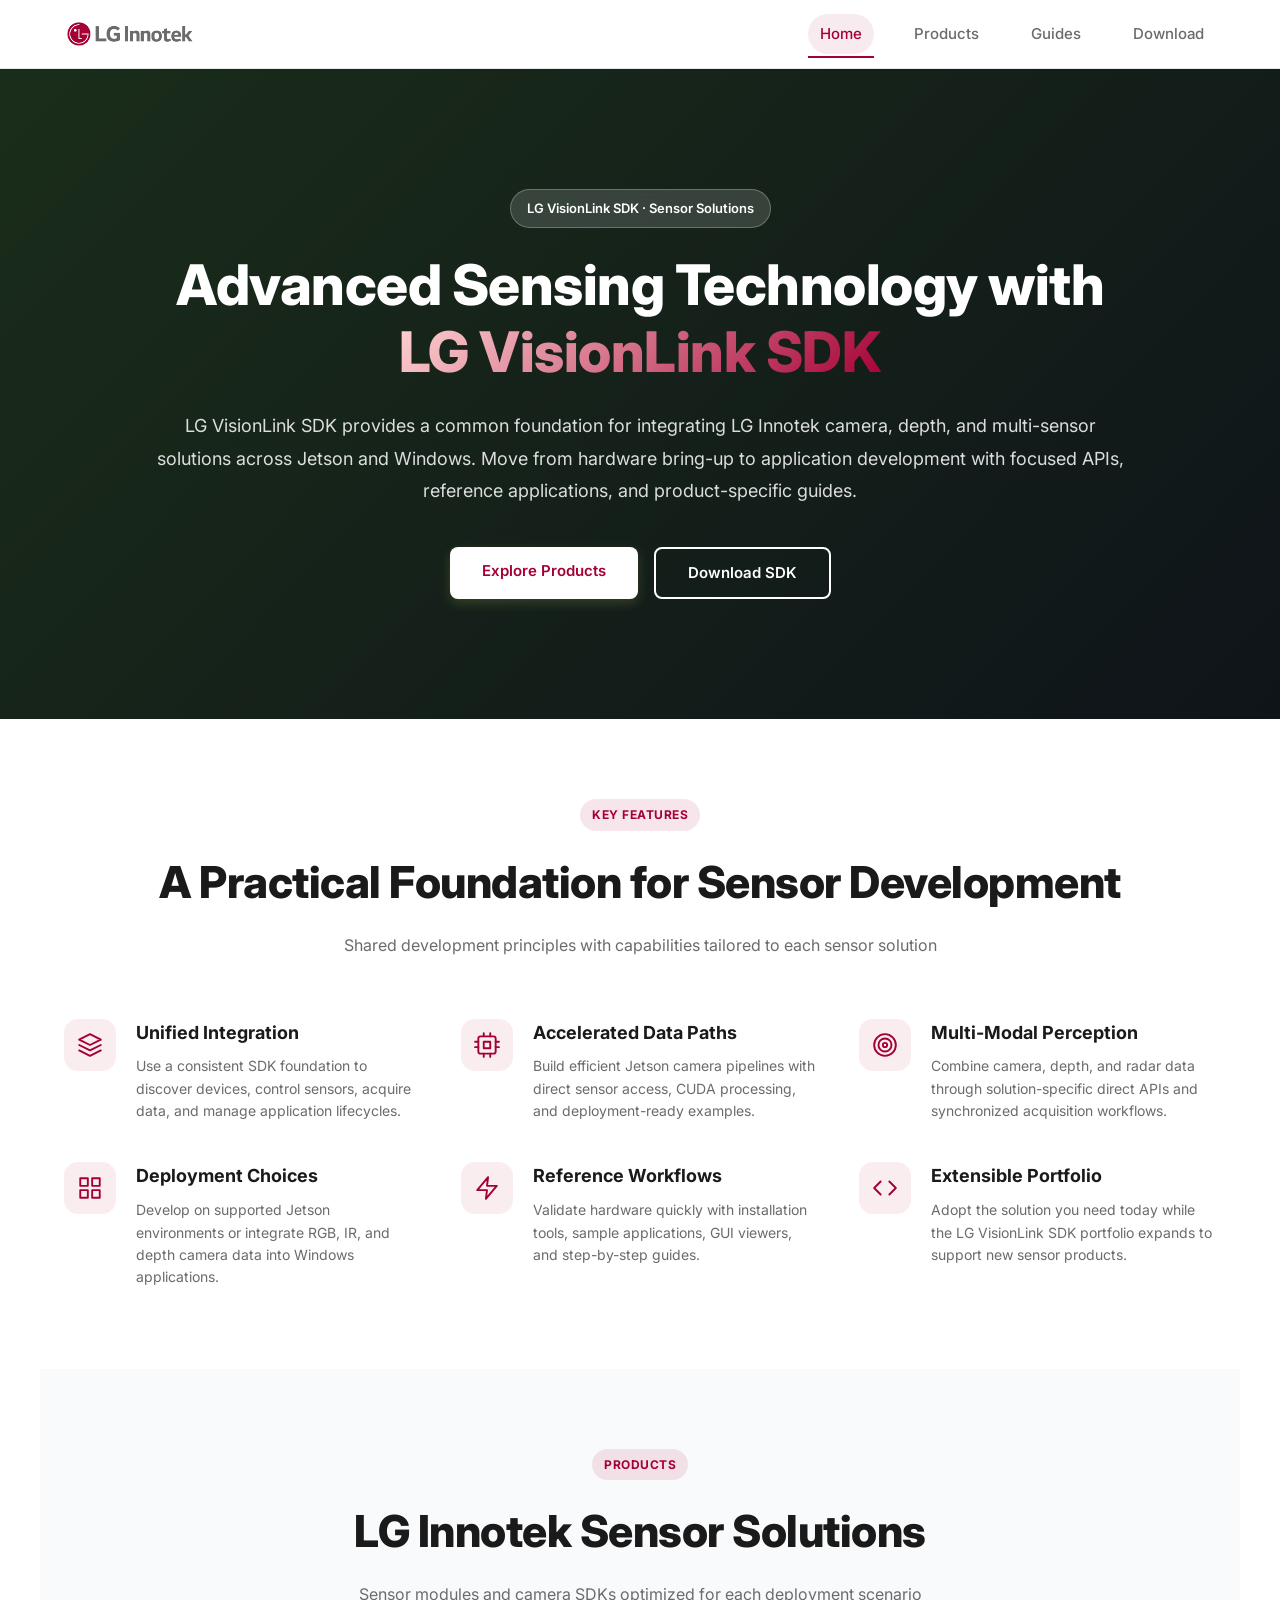
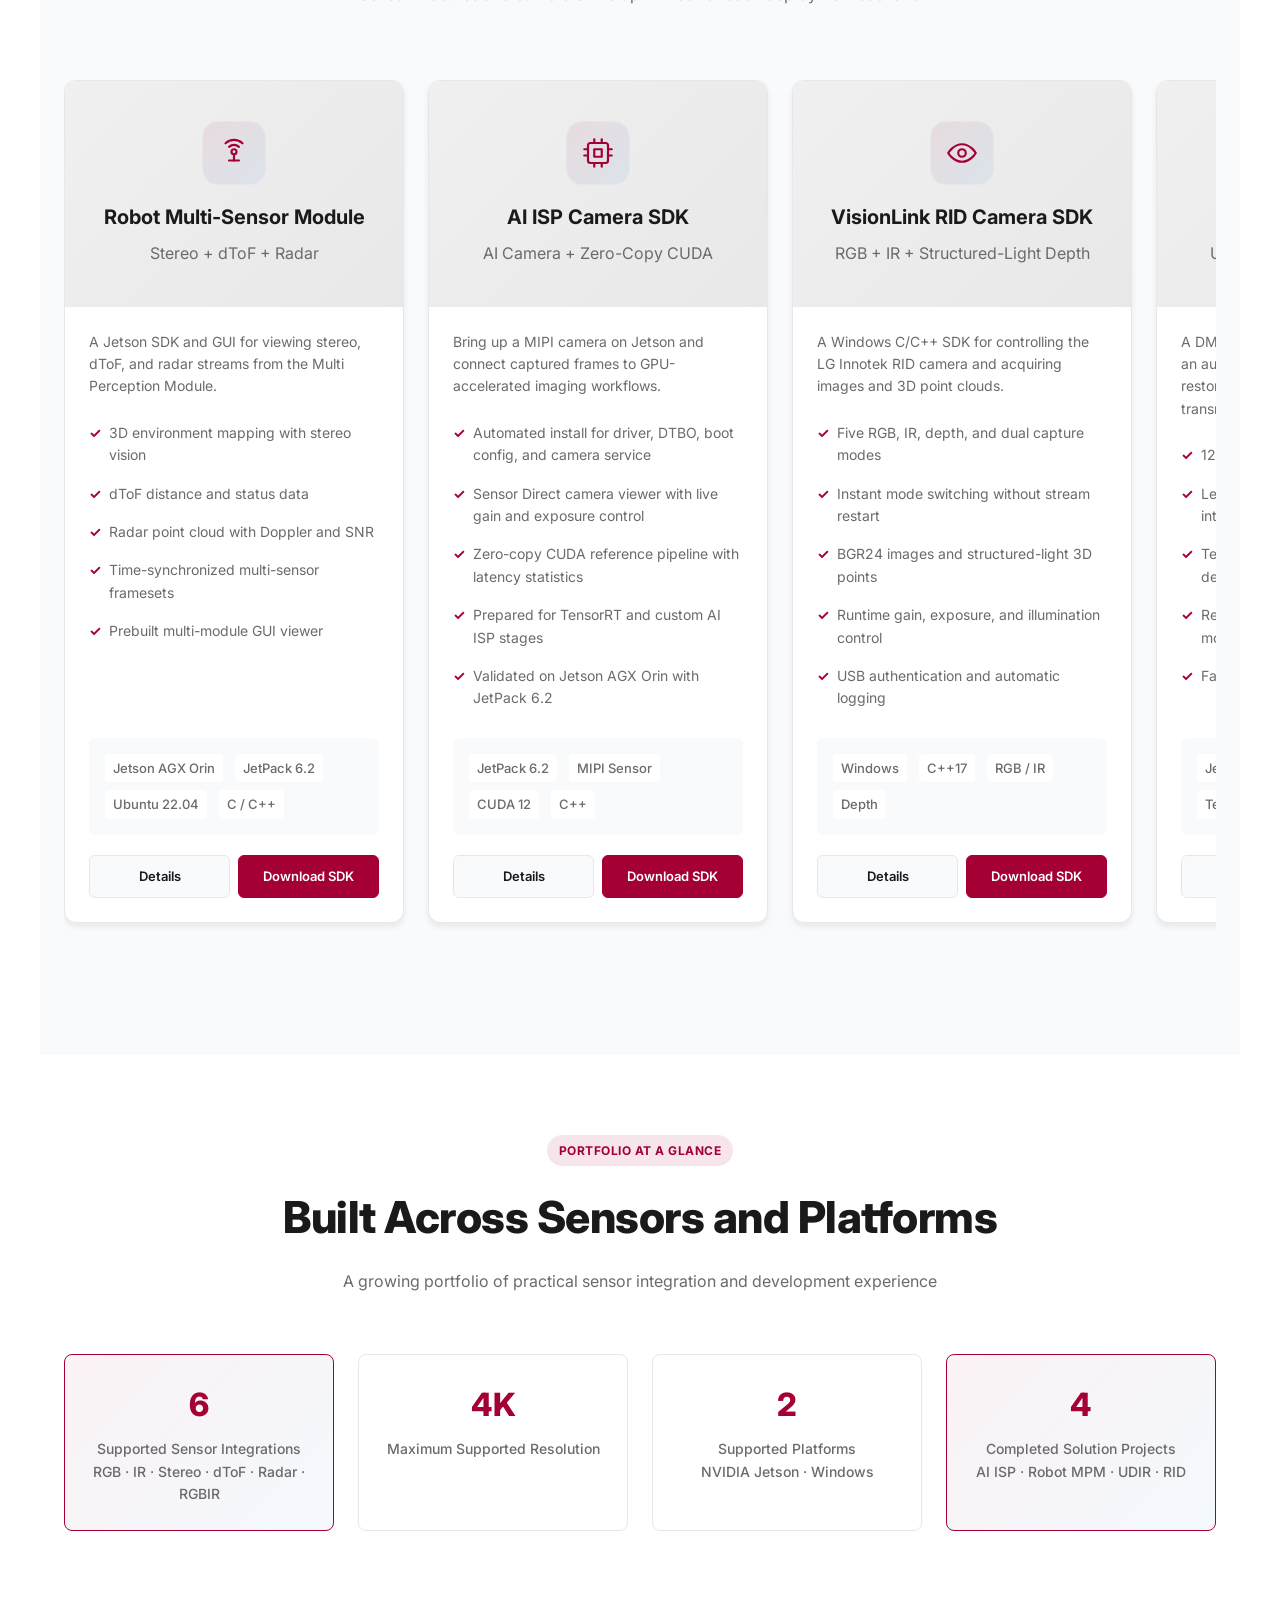
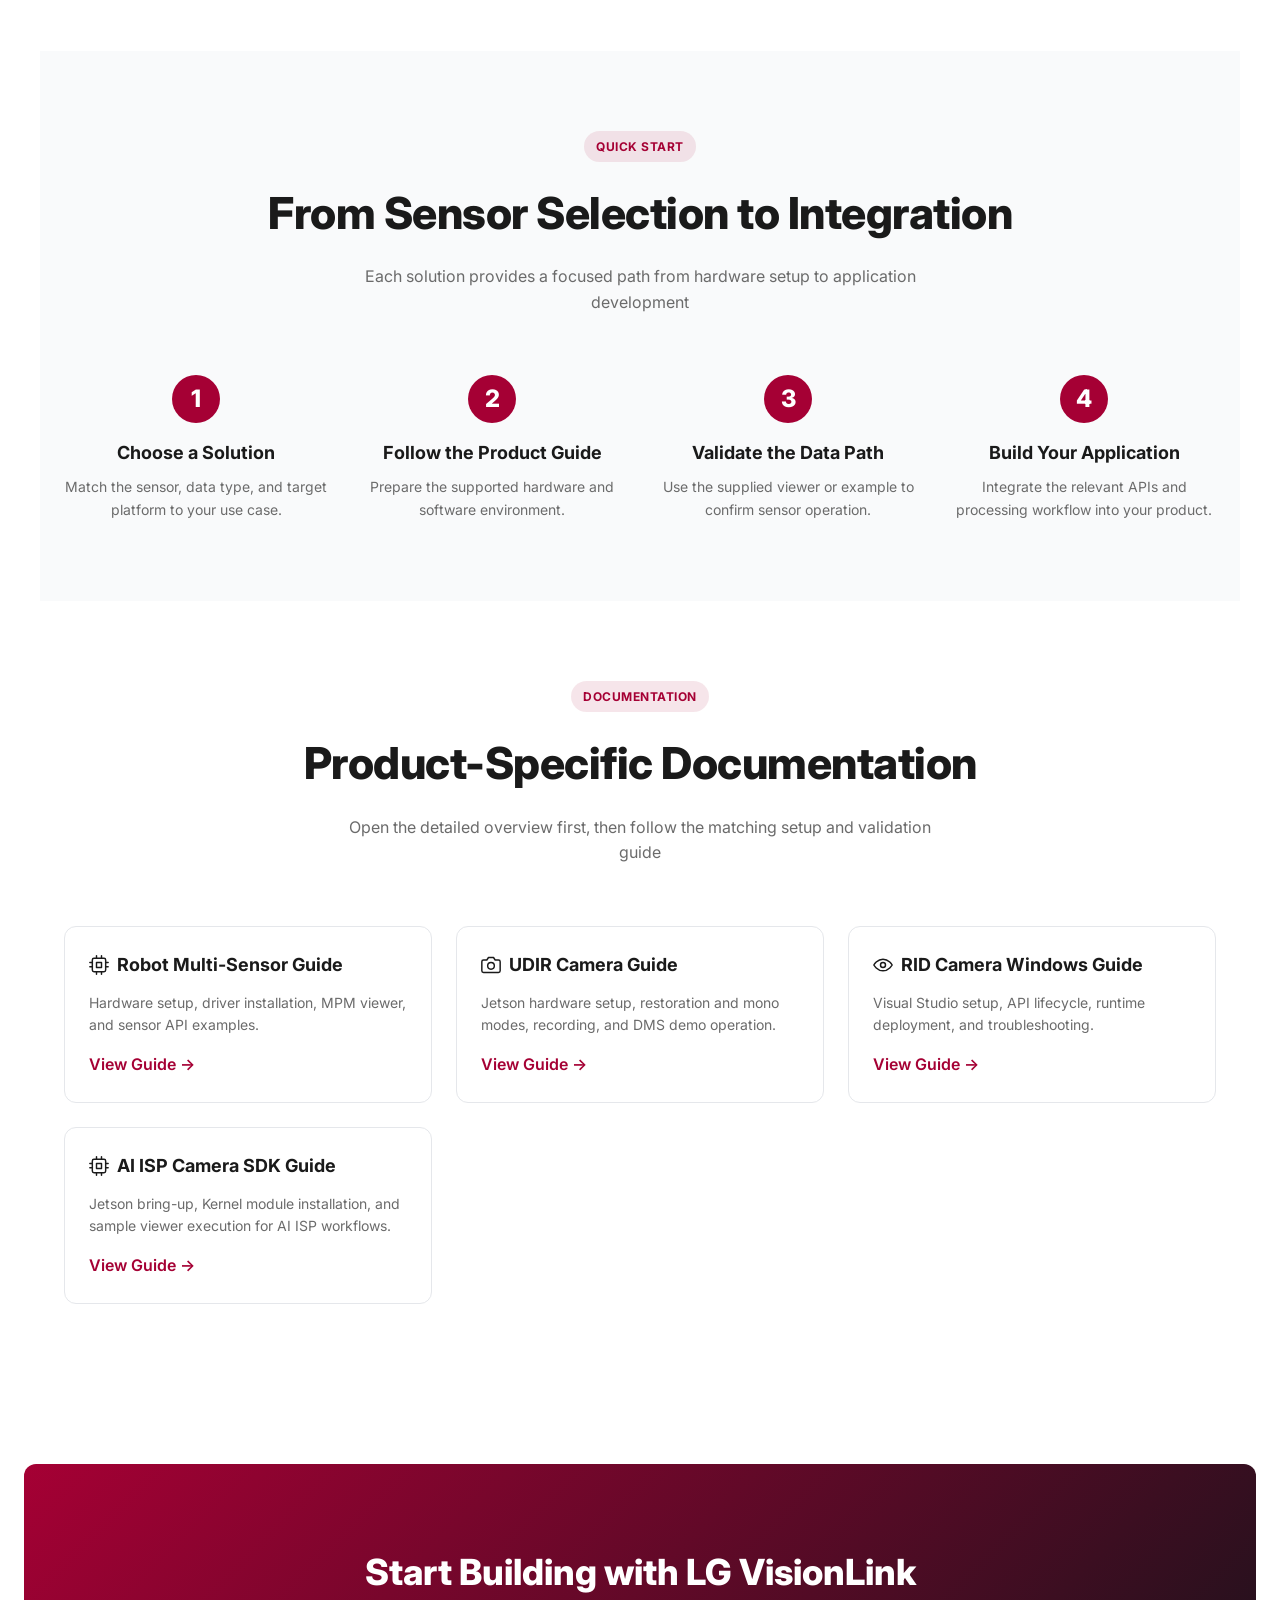
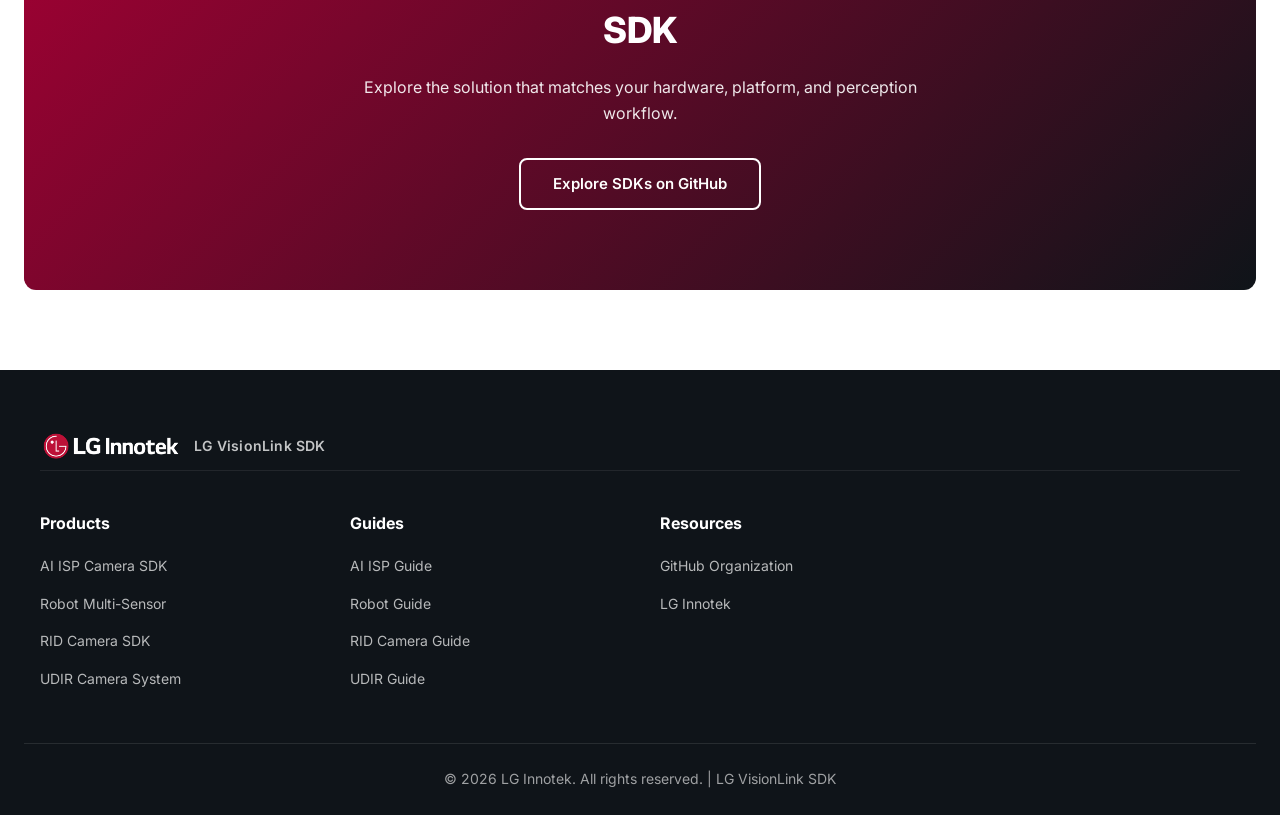
==== index.html @ 4cf5078b "Repo link 수정" ====
<!DOCTYPE html>
<html lang="en">
<head>
  <meta charset="UTF-8" />
  <meta name="viewport" content="width=device-width, initial-scale=1.0" />
  <meta name="description" content="LG VisionLink SDK connects LG Innotek camera, depth, and multi-sensor solutions through deployment-ready APIs, tools, examples, and guides." />
  <title>LG VisionLink SDK</title>
  <link rel="preconnect" href="https://fonts.googleapis.com" />
  <link rel="preconnect" href="https://fonts.gstatic.com" crossorigin />
  <link href="https://fonts.googleapis.com/css2?family=Inter:wght@400;500;600;700;800;900&display=swap" rel="stylesheet" />
  <link rel="icon" href="assets/LG_logo.png?v=20260709" type="image/png" />
  <link rel="stylesheet" href="styles.css?v=20260709" />
</head>
<body>

  <!-- Header -->
  <header>
    <div class="header-inner">
      <a href="index.html" class="logo">
        <img src="assets/logo-lginnotek.png" alt="LG Innotek logo" class="logo-image" />
        <span class="sr-only">LG VisionLink SDK</span>
      </a>
      <nav>
        <a href="index.html" class="active">Home</a>
        <a href="#products">Products</a>
        <details class="nav-dropdown">
          <summary>Guides</summary>
          <div class="dropdown-menu">
            <details class="sub-nav-dropdown">
              <summary>Robot Multi-Sensor</summary>
              <div class="sub-dropdown-menu">
                <a href="https://reimagined-adventure-9m8817p.pages.github.io/robot.html">Details</a>
                <a href="https://reimagined-adventure-9m8817p.pages.github.io/robot-guide.html">Guide</a>
              </div>
            </details>
            <details class="sub-nav-dropdown">
              <summary>AI ISP Camera SDK</summary>
              <div class="sub-dropdown-menu">
                <a href="https://reimagined-adventure-9m8817p.pages.github.io/aiisp.html">Details</a>
                <a href="https://reimagined-adventure-9m8817p.pages.github.io/aiisp-guide.html">Guide</a>
              </div>
            </details>
            <details class="sub-nav-dropdown">
              <summary>RID Camera SDK</summary>
              <div class="sub-dropdown-menu">
                <a href="https://reimagined-adventure-9m8817p.pages.github.io/dms.html">Details</a>
                <a href="https://reimagined-adventure-9m8817p.pages.github.io/dms-guide.html">Guide</a>
              </div>
            </details>
            <details class="sub-nav-dropdown">
              <summary>UDIR Camera</summary>
              <div class="sub-dropdown-menu">
                <a href="https://reimagined-adventure-9m8817p.pages.github.io/underdisplay.html">Details</a>
                <a href="https://reimagined-adventure-9m8817p.pages.github.io/underdisplay-guide.html">Guide</a>
              </div>
            </details>
          </div>
        </details>
        <a href="https://github.com/LGIT-Optics/SDK-pages" target="_blank" rel="noopener">Download</a>
      </nav>
    </div>
  </header>

  <!-- Hero Section -->
  <section class="hero">
    <div class="hero-inner">
      <div class="hero-badge">LG VisionLink SDK · Sensor Solutions</div>
      <h1>Advanced Sensing Technology with <br /><span>LG VisionLink SDK</span></h1>
      <p>
        LG VisionLink SDK provides a common foundation for integrating LG Innotek camera,
        depth, and multi-sensor solutions across Jetson and Windows. Move from hardware
        bring-up to application development with focused APIs, reference applications,
        and product-specific guides.
      </p>
      <div class="hero-actions">
        <a href="#products" class="btn btn-primary">Explore Products</a>
        <a href="https://github.com/LGIT-Optics" target="_blank" rel="noopener" class="btn btn-secondary">Download SDK</a>
      </div>
    </div>
  </section>

  <!-- Key Features -->
  <section class="section">
    <div class="section-header">
      <div class="section-badge">Key Features</div>
      <h2>A Practical Foundation for Sensor Development</h2>
      <p>Shared development principles with capabilities tailored to each sensor solution</p>
    </div>
    <div class="features-list">
      <div class="feature-item">
        <div class="feature-icon"><svg viewBox="0 0 24 24" fill="none" stroke="currentColor" stroke-width="1.75" stroke-linecap="round" stroke-linejoin="round"><polygon points="12 2 2 7 12 12 22 7 12 2"/><polyline points="2 17 12 22 22 17"/><polyline points="2 12 12 17 22 12"/></svg></div>
        <div class="feature-content">
          <h3>Unified Integration</h3>
          <p>Use a consistent SDK foundation to discover devices, control sensors, acquire data, and manage application lifecycles.</p>
        </div>
      </div>
      <div class="feature-item">
        <div class="feature-icon"><svg viewBox="0 0 24 24" fill="none" stroke="currentColor" stroke-width="1.75" stroke-linecap="round" stroke-linejoin="round"><rect x="4" y="4" width="16" height="16" rx="2"/><rect x="9" y="9" width="6" height="6"/><line x1="9" y1="1" x2="9" y2="4"/><line x1="15" y1="1" x2="15" y2="4"/><line x1="9" y1="20" x2="9" y2="23"/><line x1="15" y1="20" x2="15" y2="23"/><line x1="20" y1="9" x2="23" y2="9"/><line x1="20" y1="14" x2="23" y2="14"/><line x1="1" y1="9" x2="4" y2="9"/><line x1="1" y1="14" x2="4" y2="14"/></svg></div>
        <div class="feature-content">
          <h3>Accelerated Data Paths</h3>
          <p>Build efficient Jetson camera pipelines with direct sensor access, CUDA processing, and deployment-ready examples.</p>
        </div>
      </div>
      <div class="feature-item">
        <div class="feature-icon"><svg viewBox="0 0 24 24" fill="none" stroke="currentColor" stroke-width="1.75" stroke-linecap="round" stroke-linejoin="round"><circle cx="12" cy="12" r="10"/><circle cx="12" cy="12" r="6"/><circle cx="12" cy="12" r="2"/></svg></div>
        <div class="feature-content">
          <h3>Multi-Modal Perception</h3>
          <p>Combine camera, depth, and radar data through solution-specific direct APIs and synchronized acquisition workflows.</p>
        </div>
      </div>
      <div class="feature-item">
        <div class="feature-icon"><svg viewBox="0 0 24 24" fill="none" stroke="currentColor" stroke-width="1.75" stroke-linecap="round" stroke-linejoin="round"><rect x="3" y="3" width="7" height="7"/><rect x="14" y="3" width="7" height="7"/><rect x="14" y="14" width="7" height="7"/><rect x="3" y="14" width="7" height="7"/></svg></div>
        <div class="feature-content">
          <h3>Deployment Choices</h3>
          <p>Develop on supported Jetson environments or integrate RGB, IR, and depth camera data into Windows applications.</p>
        </div>
      </div>
      <div class="feature-item">
        <div class="feature-icon"><svg viewBox="0 0 24 24" fill="none" stroke="currentColor" stroke-width="1.75" stroke-linecap="round" stroke-linejoin="round"><polygon points="13 2 3 14 12 14 11 22 21 10 12 10 13 2"/></svg></div>
        <div class="feature-content">
          <h3>Reference Workflows</h3>
          <p>Validate hardware quickly with installation tools, sample applications, GUI viewers, and step-by-step guides.</p>
        </div>
      </div>
      <div class="feature-item">
        <div class="feature-icon"><svg viewBox="0 0 24 24" fill="none" stroke="currentColor" stroke-width="1.75" stroke-linecap="round" stroke-linejoin="round"><polyline points="16 18 22 12 16 6"/><polyline points="8 6 2 12 8 18"/></svg></div>
        <div class="feature-content">
          <h3>Extensible Portfolio</h3>
          <p>Adopt the solution you need today while the LG VisionLink SDK portfolio expands to support new sensor products.</p>
        </div>
      </div>
    </div>
  </section>

  <!-- Products Section -->
  <section class="section light" id="products">
    <div class="section-header">
      <div class="section-badge">Products</div>
      <h2>LG Innotek Sensor Solutions</h2>
      <p>Sensor modules and camera SDKs optimized for each deployment scenario</p>
    </div>
    <div class="products-grid">
      <!-- Product 1: Robot -->
      <div class="product-card">
        <div class="product-header">
          <div class="product-icon"><svg viewBox="0 0 24 24" fill="none" stroke="currentColor" stroke-width="1.75" stroke-linecap="round" stroke-linejoin="round" aria-hidden="true"><circle cx="12" cy="11" r="2"/><path d="M8.05 7.05a6 6 0 0 1 7.9 0"/><path d="M5.22 4.22a10 10 0 0 1 13.56 0"/><line x1="12" y1="13" x2="12" y2="18"/><line x1="8" y1="18" x2="16" y2="18"/></svg></div>
          <h3>Robot Multi-Sensor Module</h3>
          <p class="product-subtext">Stereo + dToF + Radar</p>
        </div>
        <div class="product-body">
          <p style="font-size: 14px; color: #6b6b6b; margin-bottom: 16px;">
            A Jetson SDK and GUI for viewing stereo, dToF, and radar streams from the Multi Perception Module.
          </p>
          <ul class="product-features">
            <li>3D environment mapping with stereo vision</li>
            <li>dToF distance and status data</li>
            <li>Radar point cloud with Doppler and SNR</li>
            <li>Time-synchronized multi-sensor framesets</li>
            <li>Prebuilt multi-module GUI viewer</li>
          </ul>
          <div class="product-specs">
            <span class="spec-tag">Jetson AGX Orin</span>
            <span class="spec-tag">JetPack 6.2</span>
            <span class="spec-tag">Ubuntu 22.04</span>
            <span class="spec-tag">C / C++</span>
          </div>
          <div class="product-actions">
            <a href="https://reimagined-adventure-9m8817p.pages.github.io/robot.html" class="learn-more">Details</a>
            <a href="https://github.com/LGIT-Optics/multi-perception-driver-sdk" target="_blank" rel="noopener" class="download-btn">Download SDK</a>
          </div>
        </div>
      </div>

      <!-- Product 2: AI ISP Camera SDK -->
      <div class="product-card">
        <div class="product-header">
          <div class="product-icon"><svg viewBox="0 0 24 24" fill="none" stroke="currentColor" stroke-width="1.75" stroke-linecap="round" stroke-linejoin="round"><rect x="4" y="4" width="16" height="16" rx="2"/><rect x="9" y="9" width="6" height="6"/><line x1="9" y1="1" x2="9" y2="4"/><line x1="15" y1="1" x2="15" y2="4"/><line x1="9" y1="20" x2="9" y2="23"/><line x1="15" y1="20" x2="15" y2="23"/><line x1="20" y1="9" x2="23" y2="9"/><line x1="20" y1="14" x2="23" y2="14"/><line x1="1" y1="9" x2="4" y2="9"/><line x1="1" y1="14" x2="4" y2="14"/></svg></div>
          <h3>AI ISP Camera SDK</h3>
          <p class="product-subtext">AI Camera + Zero-Copy CUDA</p>
        </div>
        <div class="product-body">
          <p style="font-size: 14px; color: #6b6b6b; margin-bottom: 16px;">
            Bring up a MIPI camera on Jetson and connect captured frames to GPU-accelerated imaging workflows.
          </p>
          <ul class="product-features">
            <li>Automated install for driver, DTBO, boot config, and camera service</li>
            <li>Sensor Direct camera viewer with live gain and exposure control</li>
            <li>Zero-copy CUDA reference pipeline with latency statistics</li>
            <li>Prepared for TensorRT and custom AI ISP stages</li>
            <li>Validated on Jetson AGX Orin with JetPack 6.2</li>
          </ul>
          <div class="product-specs">
            <span class="spec-tag">JetPack 6.2</span>
            <span class="spec-tag">MIPI Sensor</span>
            <span class="spec-tag">CUDA 12</span>
            <span class="spec-tag">C++</span>
          </div>
          <div class="product-actions">
            <a href="https://reimagined-adventure-9m8817p.pages.github.io/aiisp.html" class="learn-more">Details</a>
            <a href="https://github.com/LGIT-Optics/ai-isp-driver-sdk" target="_blank" rel="noopener" class="download-btn">Download SDK</a>
          </div>
        </div>
      </div>

      <!-- Product 3: RID Camera SDK -->
      <div class="product-card">
        <div class="product-header">
          <div class="product-icon"><svg viewBox="0 0 24 24" fill="none" stroke="currentColor" stroke-width="1.75" stroke-linecap="round" stroke-linejoin="round"><path d="M1 12s4-7 11-7 11 7 11 7-4 7-11 7-11-7-11-7z"/><circle cx="12" cy="12" r="3"/></svg></div>
          <h3>VisionLink RID Camera SDK</h3>
          <p class="product-subtext">RGB + IR + Structured-Light Depth</p>
        </div>
        <div class="product-body">
          <p style="font-size: 14px; color: #6b6b6b; margin-bottom: 16px;">
            A Windows C/C++ SDK for controlling the LG Innotek RID camera and acquiring images and 3D point clouds.
          </p>
          <ul class="product-features">
            <li>Five RGB, IR, depth, and dual capture modes</li>
            <li>Instant mode switching without stream restart</li>
            <li>BGR24 images and structured-light 3D points</li>
            <li>Runtime gain, exposure, and illumination control</li>
            <li>USB authentication and automatic logging</li>
          </ul>
          <div class="product-specs">
            <span class="spec-tag">Windows</span>
            <span class="spec-tag">C++17</span>
            <span class="spec-tag">RGB / IR</span>
            <span class="spec-tag">Depth</span>
          </div>
          <div class="product-actions">
            <a href="https://reimagined-adventure-9m8817p.pages.github.io/dms.html" class="learn-more">Details</a>
            <a href="https://github.com/LGIT-Optics/rgb_ir_depth" target="_blank" rel="noopener" class="download-btn">Download SDK</a>
          </div>
        </div>
      </div>

      <!-- Product 4: UDIR Camera -->
      <div class="product-card">
        <div class="product-header">
          <div class="product-icon"><svg viewBox="0 0 24 24" fill="none" stroke="currentColor" stroke-width="1.75" stroke-linecap="round" stroke-linejoin="round"><path d="M23 19a2 2 0 0 1-2 2H3a2 2 0 0 1-2-2V8a2 2 0 0 1 2-2h4l2-3h6l2 3h4a2 2 0 0 1 2 2z"/><circle cx="12" cy="13" r="4"/></svg></div>
          <h3>UDIR Camera System</h3>
          <p class="product-subtext">Under Display Infrared Camera</p>
        </div>
        <div class="product-body">
          <p style="font-size: 14px; color: #6b6b6b; margin-bottom: 16px;">
            A DMS infrared camera concealed behind an automotive display, with Jetson AI restoring image quality degraded by panel transmission.
          </p>
          <ul class="product-features">
            <li>1280×960 RAW10 fixed-focus IR camera</li>
            <li>Less visually intrusive behind-display integration</li>
            <li>TensorRT and CUDA restoration of panel degradation</li>
            <li>Restored and standard mono viewing modes</li>
            <li>Face and eye-blink monitoring demo</li>
          </ul>
          <div class="product-specs">
            <span class="spec-tag">Jetson AGX Orin</span>
            <span class="spec-tag">JetPack 5</span>
            <span class="spec-tag">TensorRT</span>
            <span class="spec-tag">Python</span>
          </div>
          <div class="product-actions">
            <a href="https://reimagined-adventure-9m8817p.pages.github.io/underdisplay.html" class="learn-more">Details</a>
            <a href="https://github.com/LGIT-Optics/under_display_ir" target="_blank" rel="noopener" class="download-btn">Download SDK</a>
          </div>
        </div>
      </div>
    </div>
  </section>

  <!-- Portfolio at a Glance -->
  <section class="section">
    <div class="section-header">
      <div class="section-badge">Portfolio at a Glance</div>
      <h2>Built Across Sensors and Platforms</h2>
      <p>A growing portfolio of practical sensor integration and development experience</p>
    </div>
    <div class="tech-specs">
      <div class="spec-card highlight">
        <div class="spec-number">6</div>
        <div class="spec-label">Supported Sensor Integrations<br />RGB · IR · Stereo · dToF · Radar · RGBIR</div>
      </div>
      <div class="spec-card">
        <div class="spec-number">4K</div>
        <div class="spec-label">Maximum Supported Resolution</div>
      </div>
      <div class="spec-card">
        <div class="spec-number">2</div>
        <div class="spec-label">Supported Platforms<br />NVIDIA Jetson · Windows</div>
      </div>
      <div class="spec-card highlight">
        <div class="spec-number">4</div>
        <div class="spec-label">Completed Solution Projects<br />AI ISP · Robot MPM · UDIR · RID</div>
      </div>
    </div>
  </section>

  <!-- Quick Start -->
  <section class="section light">
    <div class="section-header">
      <div class="section-badge">Quick Start</div>
      <h2>From Sensor Selection to Integration</h2>
      <p>Each solution provides a focused path from hardware setup to application development</p>
    </div>
    <div style="display: grid; grid-template-columns: repeat(auto-fit, minmax(250px, 1fr)); gap: 32px;">
      <div style="text-align: center;">
        <div style="background: linear-gradient(135deg, #a50034, #a50034); color: white; width: 48px; height: 48px; border-radius: 50%; display: flex; align-items: center; justify-content: center; font-size: 24px; font-weight: 800; margin: 0 auto 16px;">1</div>
        <h3 style="font-size: 18px; font-weight: 700; margin-bottom: 8px;">Choose a Solution</h3>
        <p style="font-size: 14px; color: #6b6b6b;">Match the sensor, data type, and target platform to your use case.</p>
      </div>
      <div style="text-align: center;">
        <div style="background: linear-gradient(135deg, #a50034, #a50034); color: white; width: 48px; height: 48px; border-radius: 50%; display: flex; align-items: center; justify-content: center; font-size: 24px; font-weight: 800; margin: 0 auto 16px;">2</div>
        <h3 style="font-size: 18px; font-weight: 700; margin-bottom: 8px;">Follow the Product Guide</h3>
        <p style="font-size: 14px; color: #6b6b6b;">Prepare the supported hardware and software environment.</p>
      </div>
      <div style="text-align: center;">
        <div style="background: linear-gradient(135deg, #a50034, #a50034); color: white; width: 48px; height: 48px; border-radius: 50%; display: flex; align-items: center; justify-content: center; font-size: 24px; font-weight: 800; margin: 0 auto 16px;">3</div>
        <h3 style="font-size: 18px; font-weight: 700; margin-bottom: 8px;">Validate the Data Path</h3>
        <p style="font-size: 14px; color: #6b6b6b;">Use the supplied viewer or example to confirm sensor operation.</p>
      </div>
      <div style="text-align: center;">
        <div style="background: linear-gradient(135deg, #a50034, #a50034); color: white; width: 48px; height: 48px; border-radius: 50%; display: flex; align-items: center; justify-content: center; font-size: 24px; font-weight: 800; margin: 0 auto 16px;">4</div>
        <h3 style="font-size: 18px; font-weight: 700; margin-bottom: 8px;">Build Your Application</h3>
        <p style="font-size: 14px; color: #6b6b6b;">Integrate the relevant APIs and processing workflow into your product.</p>
      </div>
    </div>
  </section>

  <!-- Documentation -->
  <section class="section">
    <div class="section-header">
      <div class="section-badge">Documentation</div>
      <h2>Product-Specific Documentation</h2>
      <p>Open the detailed overview first, then follow the matching setup and validation guide</p>
    </div>
    <div style="display: grid; grid-template-columns: repeat(auto-fit, minmax(280px, 1fr)); gap: 24px;">
      <div style="background: white; border: 1px solid #e5e7eb; border-radius: 12px; padding: 24px; transition: all 0.3s;" onmouseover="this.style.transform='translateY(-4px)'; this.style.boxShadow='0 10px 25px rgba(0,0,0,0.1)'" onmouseout="this.style.transform='translateY(0)'; this.style.boxShadow='0 4px 6px rgba(0,0,0,0.07)'">
        <h3 style="font-size: 18px; font-weight: 700; margin-bottom: 12px;"><svg viewBox="0 0 24 24" fill="none" stroke="currentColor" stroke-width="1.75" stroke-linecap="round" stroke-linejoin="round" style="width: 20px; height: 20px; display: inline; margin-right: 8px; vertical-align: -4px;"><rect x="4" y="4" width="16" height="16" rx="2"/><rect x="9" y="9" width="6" height="6"/><line x1="9" y1="1" x2="9" y2="4"/><line x1="15" y1="1" x2="15" y2="4"/><line x1="9" y1="20" x2="9" y2="23"/><line x1="15" y1="20" x2="15" y2="23"/><line x1="20" y1="9" x2="23" y2="9"/><line x1="20" y1="14" x2="23" y2="14"/><line x1="1" y1="9" x2="4" y2="9"/><line x1="1" y1="14" x2="4" y2="14"/></svg>Robot Multi-Sensor Guide</h3>
        <p style="font-size: 14px; color: #6b6b6b; margin-bottom: 16px;">Hardware setup, driver installation, MPM viewer, and sensor API examples.</p>
        <a href="robot-guide.html" style="color: #a50034; text-decoration: none; font-weight: 600;">View Guide →</a>
      </div>
      <div style="background: white; border: 1px solid #e5e7eb; border-radius: 12px; padding: 24px; transition: all 0.3s;" onmouseover="this.style.transform='translateY(-4px)'; this.style.boxShadow='0 10px 25px rgba(0,0,0,0.1)'" onmouseout="this.style.transform='translateY(0)'; this.style.boxShadow='0 4px 6px rgba(0,0,0,0.07)'">
        <h3 style="font-size: 18px; font-weight: 700; margin-bottom: 12px;"><svg viewBox="0 0 24 24" fill="none" stroke="currentColor" stroke-width="1.75" stroke-linecap="round" stroke-linejoin="round" style="width: 20px; height: 20px; display: inline; margin-right: 8px; vertical-align: -4px;"><path d="M23 19a2 2 0 0 1-2 2H3a2 2 0 0 1-2-2V8a2 2 0 0 1 2-2h4l2-3h6l2 3h4a2 2 0 0 1 2 2z"/><circle cx="12" cy="13" r="4"/></svg>UDIR Camera Guide</h3>
        <p style="font-size: 14px; color: #6b6b6b; margin-bottom: 16px;">Jetson hardware setup, restoration and mono modes, recording, and DMS demo operation.</p>
        <a href="underdisplay-guide.html" style="color: #a50034; text-decoration: none; font-weight: 600;">View Guide →</a>
      </div>
      <div style="background: white; border: 1px solid #e5e7eb; border-radius: 12px; padding: 24px; transition: all 0.3s;" onmouseover="this.style.transform='translateY(-4px)'; this.style.boxShadow='0 10px 25px rgba(0,0,0,0.1)'" onmouseout="this.style.transform='translateY(0)'; this.style.boxShadow='0 4px 6px rgba(0,0,0,0.07)'">
        <h3 style="font-size: 18px; font-weight: 700; margin-bottom: 12px;"><svg viewBox="0 0 24 24" fill="none" stroke="currentColor" stroke-width="1.75" stroke-linecap="round" stroke-linejoin="round" style="width: 20px; height: 20px; display: inline; margin-right: 8px; vertical-align: -4px;"><path d="M1 12s4-7 11-7 11 7 11 7-4 7-11 7-11-7-11-7z"/><circle cx="12" cy="12" r="3"/></svg>RID Camera Windows Guide</h3>
        <p style="font-size: 14px; color: #6b6b6b; margin-bottom: 16px;">Visual Studio setup, API lifecycle, runtime deployment, and troubleshooting.</p>
        <a href="dms-guide.html" style="color: #a50034; text-decoration: none; font-weight: 600;">View Guide →</a>
      </div>
      <div style="background: white; border: 1px solid #e5e7eb; border-radius: 12px; padding: 24px; transition: all 0.3s;" onmouseover="this.style.transform='translateY(-4px)'; this.style.boxShadow='0 10px 25px rgba(0,0,0,0.1)'" onmouseout="this.style.transform='translateY(0)'; this.style.boxShadow='0 4px 6px rgba(0,0,0,0.07)'">
        <h3 style="font-size: 18px; font-weight: 700; margin-bottom: 12px;"><svg viewBox="0 0 24 24" fill="none" stroke="currentColor" stroke-width="1.75" stroke-linecap="round" stroke-linejoin="round" style="width: 20px; height: 20px; display: inline; margin-right: 8px; vertical-align: -4px;"><rect x="4" y="4" width="16" height="16" rx="2"/><rect x="9" y="9" width="6" height="6"/><line x1="9" y1="1" x2="9" y2="4"/><line x1="15" y1="1" x2="15" y2="4"/><line x1="9" y1="20" x2="9" y2="23"/><line x1="15" y1="20" x2="15" y2="23"/><line x1="20" y1="9" x2="23" y2="9"/><line x1="20" y1="14" x2="23" y2="14"/><line x1="1" y1="9" x2="4" y2="9"/><line x1="1" y1="14" x2="4" y2="14"/></svg>AI ISP Camera SDK Guide</h3>
        <p style="font-size: 14px; color: #6b6b6b; margin-bottom: 16px;">Jetson bring-up, Kernel module installation, and sample viewer execution for AI ISP workflows.</p>
        <a href="aiisp-guide.html" style="color: #a50034; text-decoration: none; font-weight: 600;">View Guide →</a>
      </div>
    </div>
  </section>

  <!-- CTA Section -->
  <div class="cta-section">
    <div class="cta-inner">
      <h2>Start Building with LG VisionLink SDK</h2>
      <p>Explore the solution that matches your hardware, platform, and perception workflow.</p>
      <a href="https://github.com/LGIT-Optics" class="btn btn-secondary" target="_blank" rel="noopener">Explore SDKs on GitHub</a>
    </div>
  </div>

  <!-- Footer -->
  <footer>
    <div class="footer-content">
      <div class="footer-brand">
        <img src="assets/logo-lginnotek-white.png" alt="LG Innotek logo" />
        <p>LG VisionLink SDK</p>
      </div>
      <div class="footer-section">
        <h4>Products</h4>
        <ul>
          <li><a href="https://reimagined-adventure-9m8817p.pages.github.io/aiisp.html">AI ISP Camera SDK</a></li>
          <li><a href="https://reimagined-adventure-9m8817p.pages.github.io/robot.html">Robot Multi-Sensor</a></li>
          <li><a href="https://reimagined-adventure-9m8817p.pages.github.io/dms.html">RID Camera SDK</a></li>
          <li><a href="https://reimagined-adventure-9m8817p.pages.github.io/underdisplay.html">UDIR Camera System</a></li>
        </ul>
      </div>
      <div class="footer-section">
        <h4>Guides</h4>
        <ul>
          <li><a href="https://reimagined-adventure-9m8817p.pages.github.io/aiisp-guide.html">AI ISP Guide</a></li>
          <li><a href="https://reimagined-adventure-9m8817p.pages.github.io/robot-guide.html">Robot Guide</a></li>
          <li><a href="https://reimagined-adventure-9m8817p.pages.github.io/dms-guide.html">RID Camera Guide</a></li>
          <li><a href="https://reimagined-adventure-9m8817p.pages.github.io/underdisplay-guide.html">UDIR Guide</a></li>
        </ul>
      </div>
      <div class="footer-section">
        <h4>Resources</h4>
        <ul>
          <li><a href="https://github.com/LGIT-Optics" target="_blank" rel="noopener">GitHub Organization</a></li>
          <li><a href="https://www.lginnotek.com" target="_blank" rel="noopener">LG Innotek</a></li>
        </ul>
      </div>
    </div>
    <div class="footer-bottom">
      <p>&copy; 2026 LG Innotek. All rights reserved. | LG VisionLink SDK</p>
    </div>
  </footer>

  <script src="navigation.js"></script>

</body>
</html>
---- styles.css ----
/* LG Innotek SDK - Modern Professional Stylesheet */

:root {
  /* Brand Colors */
  --lg-red: #a50034;
  --lg-gray: #6b6b6b;
  --lg-dark: #0f1419;
  --lg-light: #f8f9fa;
  --accent-blue: #1f7fd8;
  --accent-purple: #7c3aed;
  
  /* Neutrals */
  --text-primary: #1a1a1a;
  --text-secondary: #6b6b6b;
  --text-light: #999;
  --border: #e5e7eb;
  --bg-light: #f9fafb;
  --white: #ffffff;
  
  /* Shadows */
  --shadow-sm: 0 1px 2px rgba(0,0,0,0.05);
  --shadow-md: 0 4px 6px rgba(0,0,0,0.07);
  --shadow-lg: 0 10px 25px rgba(0,0,0,0.1);
  --shadow-xl: 0 20px 40px rgba(0,0,0,0.15);

  /* Logo Sizing */
  --logo-header-height: 30px;
  --logo-footer-height: 32px;
  --logo-header-height-mobile: 24px;
  --logo-footer-height-mobile: 26px;
}

* {
  box-sizing: border-box;
  margin: 0;
  padding: 0;
}

html {
  scroll-behavior: smooth;
}

body {
  font-family: 'Inter', -apple-system, BlinkMacSystemFont, 'Segoe UI', sans-serif;
  color: var(--text-primary);
  background: var(--white);
  line-height: 1.6;
}

/* ========== Header & Navigation ========== */
header {
  background: var(--white);
  border-bottom: 1px solid var(--border);
  position: sticky;
  top: 0;
  z-index: 100;
  box-shadow: var(--shadow-sm);
}

.header-inner {
  max-width: 1200px;
  margin: 0 auto;
  display: flex;
  align-items: center;
  justify-content: space-between;
  padding: 14px 24px;
}

.logo {
  display: flex;
  align-items: center;
  gap: 12px;
  text-decoration: none;
  font-weight: 700;
  min-height: var(--logo-header-height);
}

.logo-image {
  height: var(--logo-header-height);
  width: auto;
  display: block;
  object-fit: contain;
}

.sr-only {
  position: absolute;
  width: 1px;
  height: 1px;
  padding: 0;
  margin: -1px;
  overflow: hidden;
  clip: rect(0, 0, 0, 0);
  white-space: nowrap;
  border: 0;
}

.logo-badge {
  background: var(--lg-red);
  color: var(--white);
  padding: 4px 8px;
  border-radius: 4px;
  font-size: 12px;
  font-weight: 700;
  letter-spacing: 0.5px;
}

.logo-text {
  font-size: 18px;
  color: var(--lg-dark);
}

nav {
  display: flex;
  gap: 28px;
  align-items: center;
}

nav a,
.nav-dropdown > summary {
  color: var(--text-secondary);
  text-decoration: none;
  font-size: 15px;
  font-weight: 500;
  transition: color 0.2s, background-color 0.2s;
  position: relative;
  padding: 8px 12px;
  border-radius: 999px;
  background: var(--white);
}

.nav-dropdown {
  position: relative;
}

.nav-dropdown > summary {
  list-style: none;
  cursor: pointer;
}

.nav-dropdown > summary::-webkit-details-marker {
  display: none;
}

.nav-dropdown > summary::before {
  content: '';
}

nav a:hover,
.nav-dropdown > summary:hover {
  color: var(--white);
  background: var(--lg-red);
}

nav a.active {
  color: var(--lg-red);
  background: rgba(165, 0, 52, 0.08);
}

.nav-dropdown[open] > summary {
  color: var(--text-secondary);
  background: var(--white);
}

nav a::after,
.nav-dropdown > summary::after {
  content: '';
  position: absolute;
  bottom: -4px;
  left: 0;
  width: 0;
  height: 2px;
  background: var(--lg-red);
  transition: width 0.3s;
}

nav a.active::after {
  width: 100%;
}

.nav-dropdown[open] > summary::after {
  width: 0;
}

.dropdown-menu {
  position: absolute;
  top: calc(100% + 10px);
  right: 0;
  min-width: 220px;
  background: var(--white);
  border: 1px solid var(--border);
  border-radius: 10px;
  box-shadow: var(--shadow-lg);
  padding: 8px;
  display: grid;
  gap: 2px;
  z-index: 120;
}

.dropdown-menu {
  position: absolute;
  top: calc(100% + 10px);
  right: 0;
  min-width: 240px;
  background: var(--white);
  border: 1px solid var(--border);
  border-radius: 10px;
  box-shadow: var(--shadow-lg);
  padding: 8px;
  display: grid;
  gap: 2px;
  z-index: 120;
}

.dropdown-menu a {
  padding: 10px 12px;
  border-radius: 8px;
  font-size: 14px;
  color: var(--text-primary);
}

.dropdown-menu a::after {
  display: none;
}

.dropdown-menu a:hover {
  background: var(--bg-light);
  color: var(--lg-red);
}

/* Sub-dropdown menu */
.sub-nav-dropdown {
  position: relative;
}

.sub-nav-dropdown summary {
  list-style: none;
  cursor: pointer;
  padding: 10px 12px;
  border-radius: 8px;
  font-size: 14px;
  color: var(--text-primary);
  transition: all 0.2s;
}

.sub-nav-dropdown summary::-webkit-details-marker {
  display: none;
}

.sub-nav-dropdown summary::before {
  content: '';
}

.sub-nav-dropdown:hover summary {
  background: var(--bg-light);
  color: var(--lg-red);
}

.sub-dropdown-menu {
  position: absolute;
  left: 100%;
  top: 0;
  min-width: 140px;
  background: var(--white);
  border: 1px solid var(--border);
  border-radius: 8px;
  box-shadow: var(--shadow-lg);
  padding: 6px;
  display: grid;
  gap: 2px;
  z-index: 130;
  margin-left: 0;
}

.sub-dropdown-menu a {
  padding: 10px 14px;
  border-radius: 6px;
  font-size: 13px;
  color: var(--text-primary);
  text-decoration: none;
  transition: all 0.2s;
}

.sub-dropdown-menu a:hover {
  background: var(--lg-red);
  color: var(--white);
  font-weight: 600;
}

/* ========== Hero Section ========== */
.hero {
  /* [A] 미니멀 블랙  */ /* background: linear-gradient(135deg, #1a1a1a, #0f1419); */
  /* [B] LG 그레이    */ /* background: linear-gradient(135deg, #6b6b6b, #0f1419); */
  /* [C] 네이비 틴트  */ /* background: linear-gradient(135deg, #2d2d44, #0f1419); */
  /* [D] 원래 LG RED */  /* background: linear-gradient(135deg, var(--lg-red), #0f1419); */
  /* [E] 딥 네이비    */ /* background: linear-gradient(135deg, #1a2a4a, #0f1419); */
  /* [F] 포레스트 다크*/  background: linear-gradient(135deg, #1a2d1a, #0f1419); 
  color: var(--white);
  padding: 120px 24px;
  text-align: center;
}

.hero-inner {
  max-width: 980px;
  margin: 0 auto;
}

.hero-badge {
  display: inline-block;
  background: rgba(255,255,255,0.15);
  border: 1px solid rgba(255,255,255,0.25);
  color: var(--white);
  padding: 8px 16px;
  border-radius: 20px;
  font-size: 13px;
  font-weight: 600;
  margin-bottom: 24px;
  backdrop-filter: blur(10px);
}

.hero h1 {
  font-size: 56px;
  line-height: 1.2;
  margin-bottom: 24px;
  font-weight: 800;
  letter-spacing: -0.5px;
}

.hero h1 span {
  /* [T1] 흰색→회색 (현재)  */  /* background: linear-gradient(135deg, #ffffff, #b0b0b0); */
  /* [T2] 흰색→LG GRAY      */ /* background: linear-gradient(135deg, #ffffff, #6b6b6b); */
  /* [T3] 핑크→LG RED       */ background: linear-gradient(135deg, #ffd4d4, #a50034);
  /* [T4] 골드→아이보리      */ /* background: linear-gradient(135deg, #ffe082, #fff8e1); */
  /* [T5] 블루→퍼플 (원래)  */ /* background: linear-gradient(135deg, #1f7fd8, #7c3aed); */
  -webkit-background-clip: text;
  -webkit-text-fill-color: transparent;
  background-clip: text;
}

.hero p {
  font-size: 18px;
  margin-bottom: 40px;
  color: rgba(255,255,255,0.85);
  line-height: 1.8;
}

.hero-actions {
  display: flex;
  gap: 16px;
  justify-content: center;
  flex-wrap: wrap;
}

/* Hero Section Button Overrides */
.hero .btn-primary {
  background: var(--white);
  color: var(--lg-red);
  box-shadow: 0 4px 12px rgba(200,200,100,0.2);
}

.hero .btn-primary:hover {
  background: rgba(255,255,150,0.9);
  color: var(--lg-dark);
  box-shadow: 0 6px 16px rgba(255,255,255,0.3);
}

/* ========== Buttons ========== */
.btn {
  padding: 12px 32px;
  border-radius: 8px;
  text-decoration: none;
  font-weight: 600;
  font-size: 15px;
  transition: all 0.3s;
  border: none;
  cursor: pointer;
  display: inline-block;
}

.btn-primary {
  background: var(--lg-red);
  color: var(--white);
  box-shadow: 0 4px 12px rgba(165,0,52,0.3);
}

.btn-primary:hover {
  background: #8a0029;
  transform: translateY(-2px);
  box-shadow: 0 6px 16px rgba(165,0,52,0.4);
}

.btn-secondary {
  background: transparent;
  color: var(--white);
  border: 2px solid var(--white);
}

.btn-secondary:hover {
  background: var(--white);
  color: var(--lg-dark);
  transform: translateY(-2px);
}

.btn-outline {
  background: transparent;
  color: var(--lg-red);
  border: 2px solid var(--lg-red);
}

.btn-outline:hover {
  background: var(--lg-red);
  color: var(--white);
}

/* ========== Features Section ========== */
.section {
  max-width: 1200px;
  margin: 0 auto;
  padding: 80px 24px;
}

.section.light {
  background: var(--bg-light);
}

.section-header {
  text-align: center;
  margin-bottom: 60px;
}

.section-badge {
  display: inline-block;
  background: rgba(165,0,52,0.1);
  color: var(--lg-red);
  padding: 6px 12px;
  border-radius: 20px;
  font-size: 12px;
  font-weight: 700;
  text-transform: uppercase;
  letter-spacing: 0.5px;
  margin-bottom: 16px;
}

.section h2 {
  font-size: 44px;
  margin-bottom: 16px;
  font-weight: 800;
  letter-spacing: -0.5px;
}

.section p {
  font-size: 16px;
  color: var(--text-secondary);
  max-width: 600px;
  margin: 0 auto;
}

/* ========== Products Grid ========== */
.products-grid {
  display: flex;
  gap: 24px;
  overflow-x: auto;
  padding: 12px 0;
  scroll-snap-type: x proximity;
  margin-bottom: 40px;
  -webkit-overflow-scrolling: touch;
}

.products-grid::-webkit-scrollbar {
  height: 8px;
}

.products-grid::-webkit-scrollbar-track {
  background: var(--bg-light);
  border-radius: 8px;
}

.products-grid::-webkit-scrollbar-thumb {
  background: var(--lg-red);
  border-radius: 8px;
}

.products-grid::-webkit-scrollbar-thumb:hover {
  background: #8a0029;
}

.product-card {
  background: var(--white);
  border: 1px solid var(--border);
  border-radius: 12px;
  overflow: hidden;
  transition: all 0.3s;
  box-shadow: var(--shadow-md);
  display: flex;
  flex-direction: column;
  flex-shrink: 0;
  width: 340px;
  scroll-snap-align: start;
}

.product-card:hover {
  transform: translateY(-8px);
  box-shadow: var(--shadow-xl);
  border-color: var(--lg-red);
}

.product-header {
  background: linear-gradient(135deg, #f0f0f0, #e8e8e8);
  padding: 40px 24px;
  text-align: center;
  min-height: 140px;
  display: flex;
  flex-direction: column;
  justify-content: center;
  align-items: center;
}

.product-icon {
  width: 64px;
  height: 64px;
  margin: 0 auto 16px;
  border-radius: 16px;
  background: linear-gradient(135deg, rgba(165, 0, 52, 0.08), rgba(31, 127, 216, 0.08));
  border: 1px solid var(--border);
  color: var(--lg-red);
  display: inline-flex;
  align-items: center;
  justify-content: center;
}

.product-icon svg {
  width: 30px;
  height: 30px;
  stroke: currentColor;
}

.product-card h3 {
  font-size: 20px;
  margin-bottom: 8px;
  font-weight: 700;
}

.product-subtext {
  font-size: 13px;
  color: var(--text-secondary);
}

.product-body {
  padding: 24px;
  display: flex;
  flex-direction: column;
  flex: 1;
}

.product-features {
  list-style: none;
  margin-bottom: 20px;
  flex: 1;
}

.product-features li {
  padding: 8px 0;
  font-size: 14px;
  color: var(--text-secondary);
  display: flex;
  align-items: flex-start;
  gap: 8px;
}

.product-features li::before {
  content: '✓';
  color: var(--lg-red);
  font-weight: 700;
  flex-shrink: 0;
}

.product-specs {
  background: var(--bg-light);
  padding: 12px;
  border-radius: 6px;
  margin-top: auto;
  margin-bottom: 20px;
  font-size: 13px;
}

.spec-tag {
  display: inline-block;
  background: var(--white);
  color: var(--text-secondary);
  padding: 4px 8px;
  border-radius: 4px;
  margin: 4px;
  font-weight: 500;
}

.product-actions {
  display: flex;
  gap: 8px;
  margin-top: auto;
}

.product-actions a {
  flex: 1;
  padding: 10px;
  border-radius: 6px;
  text-align: center;
  text-decoration: none;
  font-size: 13px;
  font-weight: 600;
  transition: all 0.3s;
}

.product-actions .learn-more {
  background: var(--bg-light);
  color: var(--text-primary);
  border: 1px solid var(--border);
}

.product-actions .learn-more:hover {
  background: var(--text-primary);
  color: var(--white);
}

.product-actions .download-btn {
  background: var(--lg-red);
  color: var(--white);
  border: 1px solid var(--lg-red);
  display: flex;
  align-items: center;
  justify-content: center;
  gap: 6px;
}

.product-actions .download-btn:hover {
  background: #8a0029;
  border-color: #8a0029;
  transform: translateY(-1px);
  box-shadow: 0 4px 12px rgba(165, 0, 52, 0.2);
}

/* Legacy .guide class for backward compatibility */
.product-actions .guide {
  background: var(--lg-red);
  color: var(--white);
}

.product-actions .guide:hover {
  background: #8a0029;
}

/* ========== Features List ========== */
.features-list {
  display: grid;
  grid-template-columns: repeat(auto-fit, minmax(280px, 1fr));
  gap: 40px;
}

.feature-item {
  display: flex;
  gap: 20px;
}

.feature-icon {
  width: 52px;
  height: 52px;
  border-radius: 14px;
  background: rgba(165, 0, 52, 0.07);
  color: var(--lg-red);
  display: inline-flex;
  align-items: center;
  justify-content: center;
  flex-shrink: 0;
}

.feature-icon svg {
  width: 26px;
  height: 26px;
  stroke: currentColor;
}

.feature-content h3 {
  font-size: 18px;
  margin-bottom: 8px;
  font-weight: 700;
}

.feature-content p {
  font-size: 14px;
  color: var(--text-secondary);
  line-height: 1.6;
}

/* ========== Icon Utilities ========== */
.icon-inline {
  width: 20px;
  height: 20px;
  stroke: currentColor;
  fill: none;
  vertical-align: -4px;
  margin-right: 8px;
  flex-shrink: 0;
}

.overview-list {
  list-style: none;
  padding: 0;
}

.overview-list li {
  display: flex;
  align-items: flex-start;
  gap: 14px;
  padding: 14px 0;
}

.overview-list .ov-icon {
  width: 42px;
  height: 42px;
  border-radius: 11px;
  background: rgba(165, 0, 52, 0.07);
  color: var(--lg-red);
  display: inline-flex;
  align-items: center;
  justify-content: center;
  flex-shrink: 0;
}

.overview-list .ov-icon svg {
  width: 22px;
  height: 22px;
  stroke: currentColor;
  fill: none;
}

.overview-list .ov-text {
  font-size: 16px;
  line-height: 1.7;
}

.overview-list .ov-text strong {
  color: var(--lg-dark);
  font-weight: 700;
}

.check-list {
  list-style: none;
  padding: 0;
}

.check-list li {
  display: flex;
  align-items: flex-start;
  gap: 10px;
  padding: 8px 0;
  font-size: 14px;
  line-height: 1.6;
}

.check-list li svg {
  width: 18px;
  height: 18px;
  stroke: var(--lg-red);
  fill: none;
  flex-shrink: 0;
  margin-top: 2px;
}

.hero-visual-icon {
  width: 84px;
  height: 84px;
  margin: 0 auto 20px;
  color: var(--lg-red);
  display: flex;
  align-items: center;
  justify-content: center;
}

.hero-visual-icon svg {
  width: 84px;
  height: 84px;
  stroke: currentColor;
  fill: none;
}

.card-heading {
  display: flex;
  align-items: center;
  gap: 12px;
}

.card-heading svg {
  width: 24px;
  height: 24px;
  stroke: var(--lg-red);
  fill: none;
  flex-shrink: 0;
}

.platform-heading {
  display: flex;
  align-items: center;
  gap: 12px;
}

.platform-heading svg {
  width: 22px;
  height: 22px;
  stroke: var(--lg-dark);
  fill: none;
  flex-shrink: 0;
}

/* ========== Tech Specs Section ========== */
.tech-specs {
  display: grid;
  grid-template-columns: repeat(auto-fit, minmax(220px, 1fr));
  gap: 24px;
  margin-bottom: 40px;
}

.spec-card {
  background: var(--white);
  border: 1px solid var(--border);
  border-radius: 8px;
  padding: 24px;
  text-align: center;
}

.spec-card.highlight {
  background: linear-gradient(135deg, rgba(165,0,52,0.05), rgba(31,127,216,0.05));
  border-color: var(--lg-red);
}

.spec-number {
  font-size: 32px;
  font-weight: 800;
  color: var(--lg-red);
  margin-bottom: 8px;
}

.spec-label {
  font-size: 14px;
  color: var(--text-secondary);
  font-weight: 500;
}

/* ========== CTA Section ========== */
.cta-section {
  background: linear-gradient(135deg, var(--lg-red), #0f1419);
  color: var(--white);
  padding: 80px 24px;
  text-align: center;
  border-radius: 12px;
  margin: 80px 24px;
}

.cta-inner {
  max-width: 600px;
  margin: 0 auto;
}

.cta-section h2 {
  font-size: 36px;
  margin-bottom: 16px;
  font-weight: 800;
}

.cta-section p {
  font-size: 16px;
  margin-bottom: 32px;
  color: rgba(255,255,255,0.9);
}

/* ========== Footer ========== */
footer {
  background: var(--lg-dark);
  color: var(--white);
  padding: 60px 24px 24px;
  margin-top: 80px;
}

.footer-content {
  max-width: 1200px;
  margin: 0 auto 40px;
  display: grid;
  grid-template-columns: repeat(auto-fit, minmax(240px, 1fr));
  gap: 40px;
}

.footer-brand {
  display: flex;
  align-items: center;
  gap: 12px;
  grid-column: 1 / -1;
  padding-bottom: 8px;
  border-bottom: 1px solid rgba(255,255,255,0.08);
}

.footer-brand img {
  height: var(--logo-footer-height);
  width: auto;
  display: block;
  object-fit: contain;
}

.footer-brand p {
  font-size: 14px;
  color: rgba(255,255,255,0.75);
  margin: 0;
  font-weight: 600;
  letter-spacing: 0.2px;
}

/* Legacy blocks compatibility */
.footer-inner {
  max-width: 1200px;
  margin: 0 auto 40px;
  display: grid;
  grid-template-columns: repeat(auto-fit, minmax(240px, 1fr));
  gap: 40px;
}

.footer-logo {
  display: flex;
  align-items: center;
  gap: 12px;
  margin-bottom: 12px;
}

.footer-logo img {
  height: var(--logo-footer-height);
  width: auto;
  display: block;
  object-fit: contain;
}

.footer-section h4 {
  font-size: 16px;
  margin-bottom: 16px;
  font-weight: 700;
}

.footer-section ul {
  list-style: none;
}

.footer-section li {
  margin-bottom: 12px;
}

.footer-section a {
  color: rgba(255,255,255,0.7);
  text-decoration: none;
  font-size: 14px;
  transition: color 0.3s;
}

.footer-section a:hover {
  color: var(--white);
}

.footer-bottom {
  border-top: 1px solid rgba(255,255,255,0.1);
  padding-top: 24px;
  text-align: center;
  font-size: 14px;
  color: rgba(255,255,255,0.6);
}

/* ========== Responsive ========== */
@media (max-width: 768px) {
  .header-inner {
    padding: 12px 16px;
    gap: 10px;
  }

  .logo {
    min-height: var(--logo-header-height-mobile);
  }

  .logo-image {
    height: var(--logo-header-height-mobile);
  }

  .hero h1 {
    font-size: 36px;
  }
  
  .hero p {
    font-size: 16px;
  }
  
  .hero-actions {
    flex-direction: column;
  }
  
  .hero-actions a {
    width: 100%;
  }
  
  nav {
    gap: 14px;
    flex-wrap: wrap;
    justify-content: flex-end;
  }

  nav a {
    font-size: 14px;
  }

  .nav-dropdown summary {
    font-size: 14px;
  }

  .dropdown-menu {
    right: 0;
    min-width: 190px;
  }
  
  .section h2 {
    font-size: 32px;
  }
  
  .products-grid {
    grid-template-columns: 1fr;
  }
  
  .cta-section {
    margin: 40px 0;
  }
  
  .cta-section h2 {
    font-size: 28px;
  }

  .footer-content {
    gap: 28px;
  }

  .footer-brand {
    gap: 10px;
    padding-bottom: 10px;
  }

  .footer-brand img,
  .footer-logo img {
    height: var(--logo-footer-height-mobile);
  }

  .footer-brand p {
    font-size: 13px;
  }
}

/* ========== Animations ========== */
@keyframes fadeIn {
  from {
    opacity: 0;
    transform: translateY(20px);
  }
  to {
    opacity: 1;
    transform: translateY(0);
  }
}

.section {
  animation: fadeIn 0.6s ease-out;
}
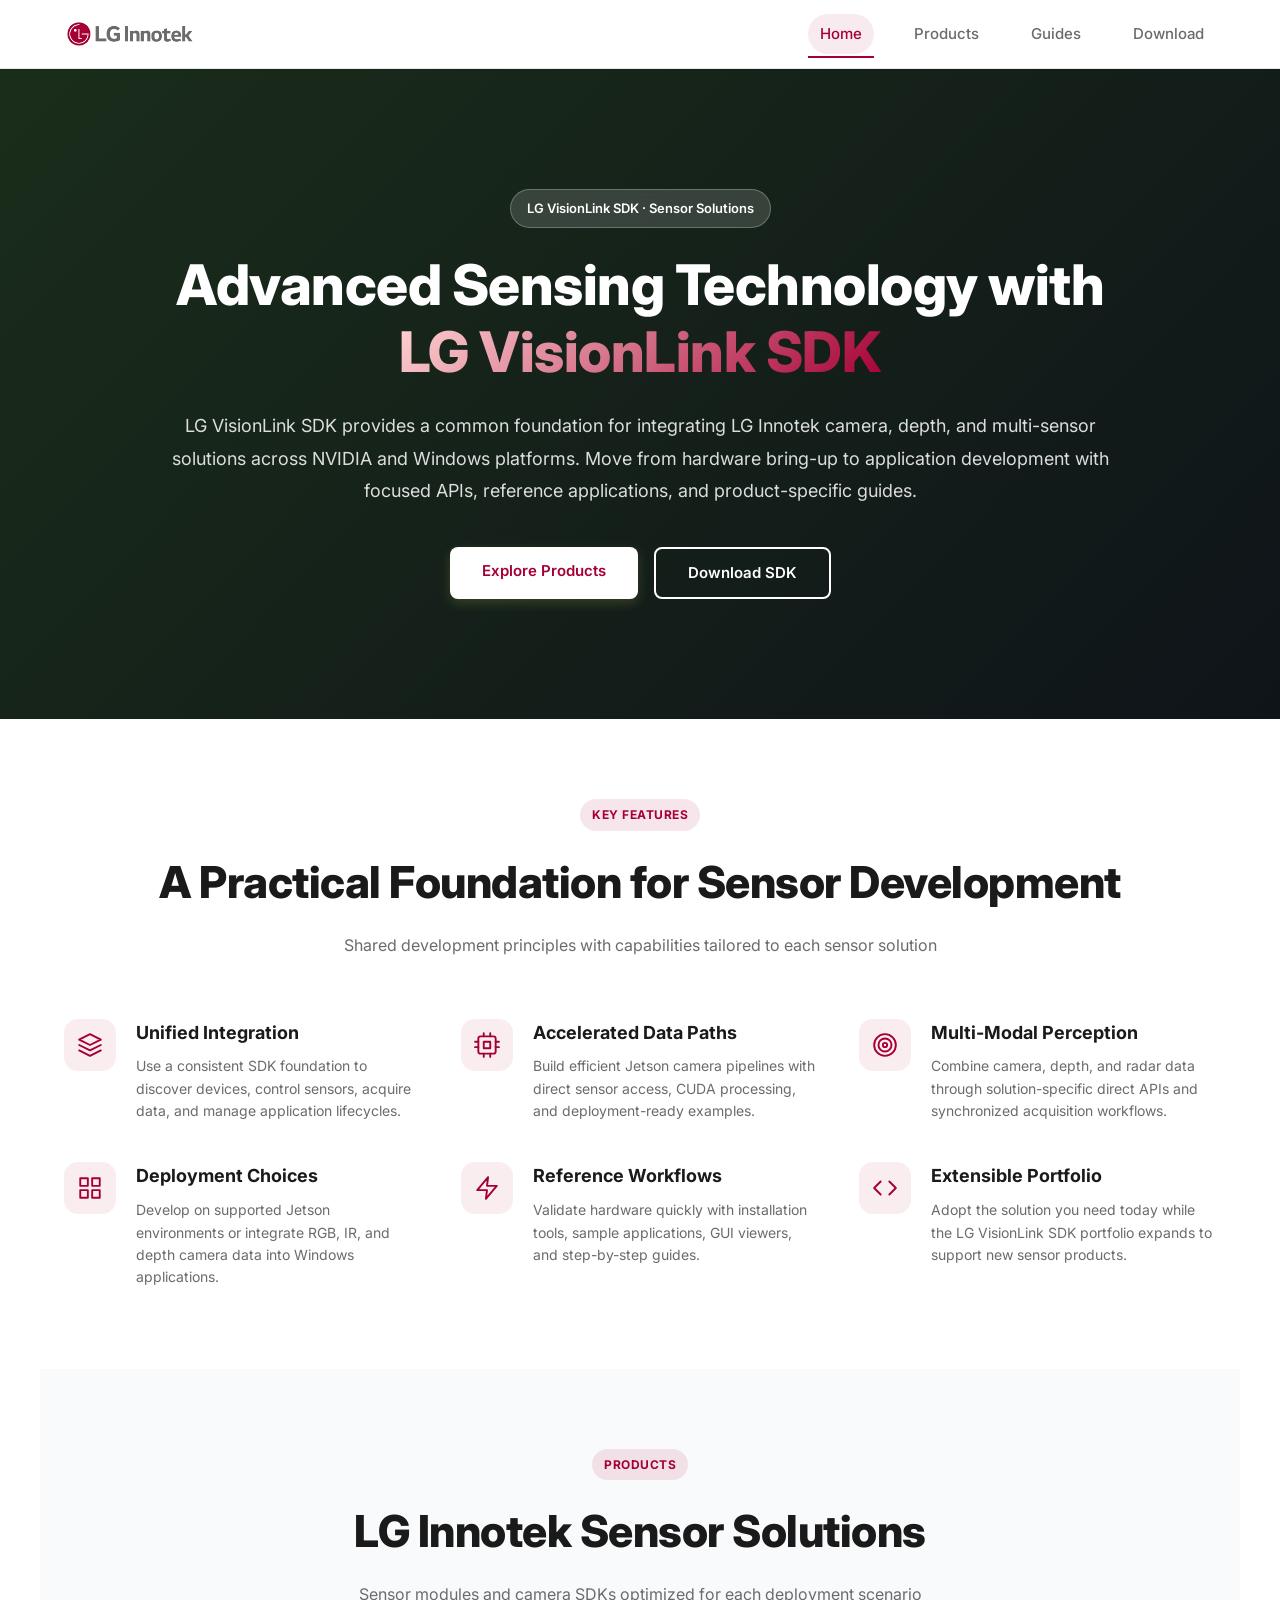
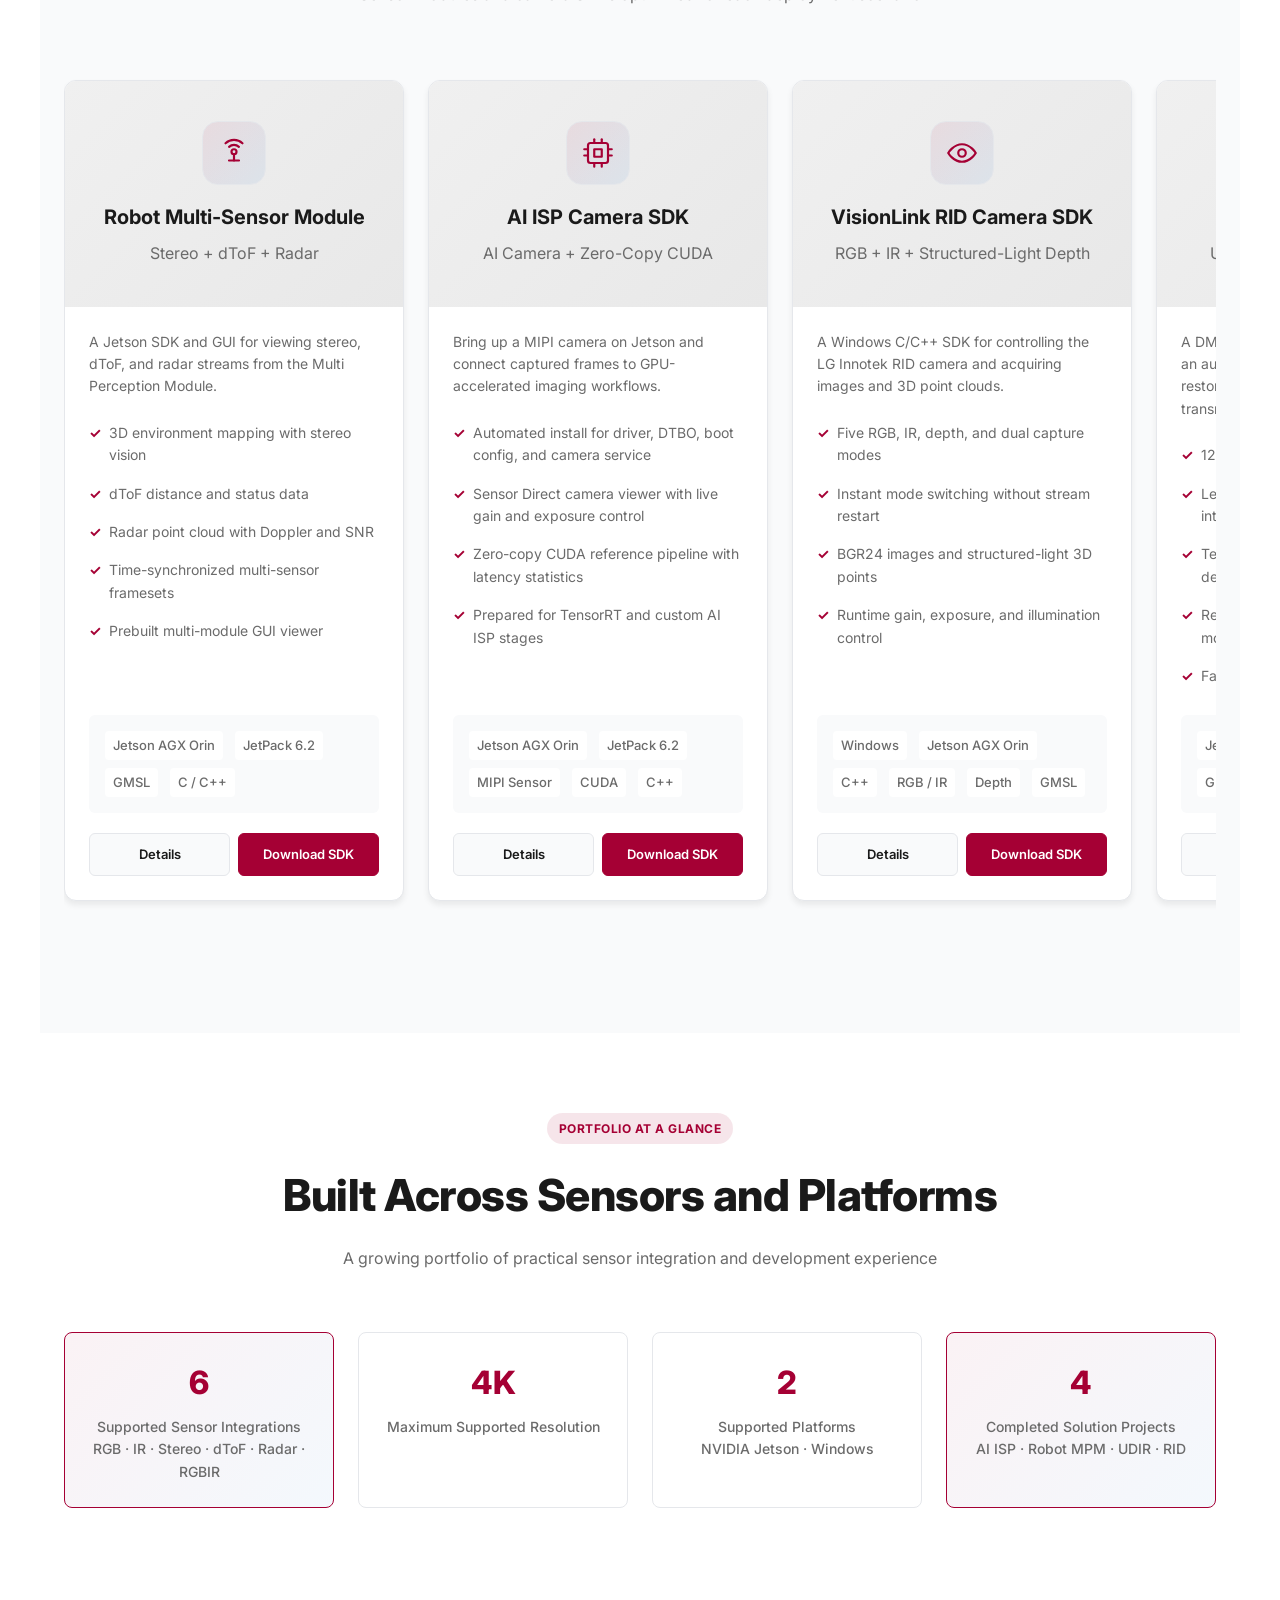
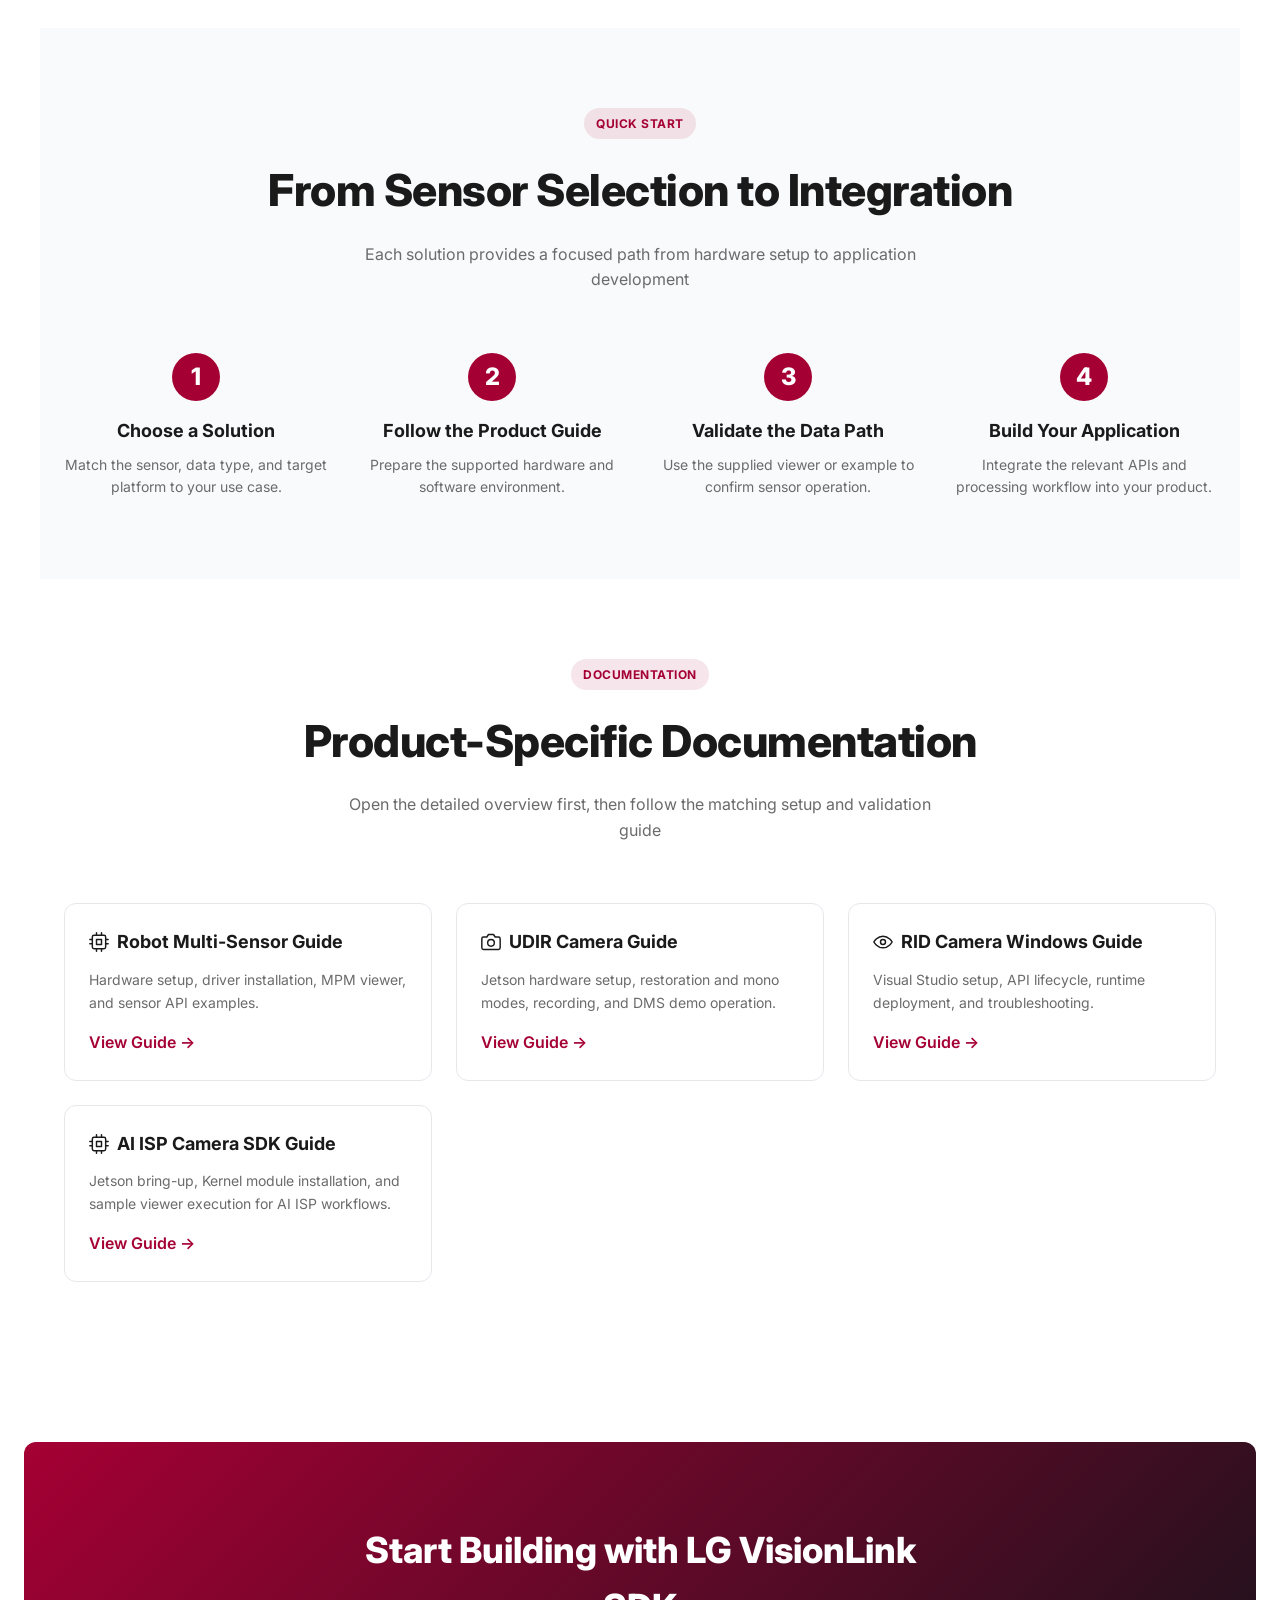
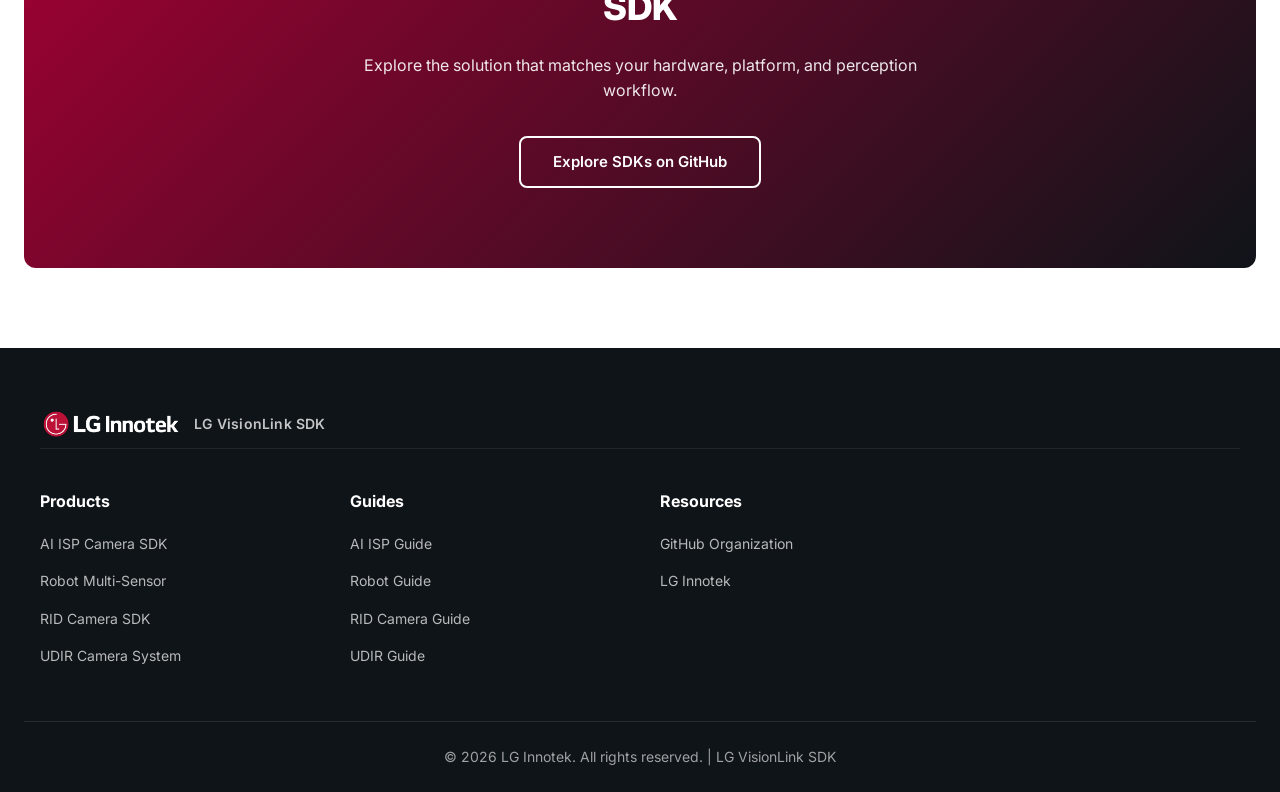
==== commit 953303e8: "Link 일괄 변경을 위한 links.js 추가" ====
--- a/index.html
+++ b/index.html
@@ -16,47 +16,47 @@
   <!-- Header -->
   <header>
     <div class="header-inner">
-      <a href="index.html" class="logo">
+      <a data-link="home" class="logo">
         <img src="assets/logo-lginnotek.png" alt="LG Innotek logo" class="logo-image" />
         <span class="sr-only">LG VisionLink SDK</span>
       </a>
       <nav>
-        <a href="index.html" class="active">Home</a>
-        <a href="#products">Products</a>
+        <a data-link="home" class="active">Home</a>
+        <a data-link="products">Products</a>
         <details class="nav-dropdown">
           <summary>Guides</summary>
           <div class="dropdown-menu">
             <details class="sub-nav-dropdown">
               <summary>Robot Multi-Sensor</summary>
               <div class="sub-dropdown-menu">
-                <a href="https://reimagined-adventure-9m8817p.pages.github.io/robot.html">Details</a>
-                <a href="https://reimagined-adventure-9m8817p.pages.github.io/robot-guide.html">Guide</a>
+                <a data-link="robotDetails">Details</a>
+                <a data-link="robotGuide">Guide</a>
               </div>
             </details>
             <details class="sub-nav-dropdown">
               <summary>AI ISP Camera SDK</summary>
               <div class="sub-dropdown-menu">
-                <a href="https://reimagined-adventure-9m8817p.pages.github.io/aiisp.html">Details</a>
-                <a href="https://reimagined-adventure-9m8817p.pages.github.io/aiisp-guide.html">Guide</a>
+                <a data-link="aiispDetails">Details</a>
+                <a data-link="aiispGuide">Guide</a>
               </div>
             </details>
             <details class="sub-nav-dropdown">
               <summary>RID Camera SDK</summary>
               <div class="sub-dropdown-menu">
-                <a href="https://reimagined-adventure-9m8817p.pages.github.io/dms.html">Details</a>
-                <a href="https://reimagined-adventure-9m8817p.pages.github.io/dms-guide.html">Guide</a>
+                <a data-link="dmsDetails">Details</a>
+                <a data-link="dmsGuide">Guide</a>
               </div>
             </details>
             <details class="sub-nav-dropdown">
               <summary>UDIR Camera</summary>
               <div class="sub-dropdown-menu">
-                <a href="https://reimagined-adventure-9m8817p.pages.github.io/underdisplay.html">Details</a>
-                <a href="https://reimagined-adventure-9m8817p.pages.github.io/underdisplay-guide.html">Guide</a>
+                <a data-link="underdisplayDetails">Details</a>
+                <a data-link="underdisplayGuide">Guide</a>
               </div>
             </details>
           </div>
         </details>
-        <a href="https://github.com/LGIT-Optics/SDK-pages" target="_blank" rel="noopener">Download</a>
+        <a data-link="sdkPages" target="_blank" rel="noopener">Download</a>
       </nav>
     </div>
   </header>
@@ -68,13 +68,13 @@
       <h1>Advanced Sensing Technology with <br /><span>LG VisionLink SDK</span></h1>
       <p>
         LG VisionLink SDK provides a common foundation for integrating LG Innotek camera,
-        depth, and multi-sensor solutions across Jetson and Windows. Move from hardware
+        depth, and multi-sensor solutions across NVIDIA and Windows platforms. Move from hardware
         bring-up to application development with focused APIs, reference applications,
         and product-specific guides.
       </p>
       <div class="hero-actions">
-        <a href="#products" class="btn btn-primary">Explore Products</a>
-        <a href="https://github.com/LGIT-Optics" target="_blank" rel="noopener" class="btn btn-secondary">Download SDK</a>
+        <a data-link="products" class="btn btn-primary">Explore Products</a>
+        <a data-link="allSdks" target="_blank" rel="noopener" class="btn btn-secondary">Download SDK</a>
       </div>
     </div>
   </section>
@@ -161,12 +161,12 @@
           <div class="product-specs">
             <span class="spec-tag">Jetson AGX Orin</span>
             <span class="spec-tag">JetPack 6.2</span>
-            <span class="spec-tag">Ubuntu 22.04</span>
+            <span class="spec-tag">GMSL</span>
             <span class="spec-tag">C / C++</span>
           </div>
           <div class="product-actions">
-            <a href="https://reimagined-adventure-9m8817p.pages.github.io/robot.html" class="learn-more">Details</a>
-            <a href="https://github.com/LGIT-Optics/multi-perception-driver-sdk" target="_blank" rel="noopener" class="download-btn">Download SDK</a>
+            <a data-link="robotDetails" class="learn-more">Details</a>
+            <a data-link="robotSdk" target="_blank" rel="noopener" class="download-btn">Download SDK</a>
           </div>
         </div>
       </div>
@@ -187,17 +187,17 @@
             <li>Sensor Direct camera viewer with live gain and exposure control</li>
             <li>Zero-copy CUDA reference pipeline with latency statistics</li>
             <li>Prepared for TensorRT and custom AI ISP stages</li>
-            <li>Validated on Jetson AGX Orin with JetPack 6.2</li>
           </ul>
           <div class="product-specs">
+            <span class="spec-tag">Jetson AGX Orin</span>
             <span class="spec-tag">JetPack 6.2</span>
             <span class="spec-tag">MIPI Sensor</span>
-            <span class="spec-tag">CUDA 12</span>
+            <span class="spec-tag">CUDA</span>
             <span class="spec-tag">C++</span>
           </div>
           <div class="product-actions">
-            <a href="https://reimagined-adventure-9m8817p.pages.github.io/aiisp.html" class="learn-more">Details</a>
-            <a href="https://github.com/LGIT-Optics/ai-isp-driver-sdk" target="_blank" rel="noopener" class="download-btn">Download SDK</a>
+            <a data-link="aiispDetails" class="learn-more">Details</a>
+            <a data-link="aiispSdk" target="_blank" rel="noopener" class="download-btn">Download SDK</a>
           </div>
         </div>
       </div>
@@ -218,17 +218,18 @@
             <li>Instant mode switching without stream restart</li>
             <li>BGR24 images and structured-light 3D points</li>
             <li>Runtime gain, exposure, and illumination control</li>
-            <li>USB authentication and automatic logging</li>
           </ul>
           <div class="product-specs">
             <span class="spec-tag">Windows</span>
-            <span class="spec-tag">C++17</span>
+            <span class="spec-tag">Jetson AGX Orin</span>
+            <span class="spec-tag">C++</span>
             <span class="spec-tag">RGB / IR</span>
             <span class="spec-tag">Depth</span>
+            <span class="spec-tag">GMSL</span>
           </div>
           <div class="product-actions">
-            <a href="https://reimagined-adventure-9m8817p.pages.github.io/dms.html" class="learn-more">Details</a>
-            <a href="https://github.com/LGIT-Optics/rgb_ir_depth" target="_blank" rel="noopener" class="download-btn">Download SDK</a>
+            <a data-link="dmsDetails" class="learn-more">Details</a>
+            <a data-link="dmsSdk" target="_blank" rel="noopener" class="download-btn">Download SDK</a>
           </div>
         </div>
       </div>
@@ -254,12 +255,13 @@
           <div class="product-specs">
             <span class="spec-tag">Jetson AGX Orin</span>
             <span class="spec-tag">JetPack 5</span>
+            <span class="spec-tag">GMSL</span>
             <span class="spec-tag">TensorRT</span>
             <span class="spec-tag">Python</span>
           </div>
           <div class="product-actions">
-            <a href="https://reimagined-adventure-9m8817p.pages.github.io/underdisplay.html" class="learn-more">Details</a>
-            <a href="https://github.com/LGIT-Optics/under_display_ir" target="_blank" rel="noopener" class="download-btn">Download SDK</a>
+            <a data-link="underdisplayDetails" class="learn-more">Details</a>
+            <a data-link="underdisplaySdk" target="_blank" rel="noopener" class="download-btn">Download SDK</a>
           </div>
         </div>
       </div>
@@ -335,22 +337,22 @@
       <div style="background: white; border: 1px solid #e5e7eb; border-radius: 12px; padding: 24px; transition: all 0.3s;" onmouseover="this.style.transform='translateY(-4px)'; this.style.boxShadow='0 10px 25px rgba(0,0,0,0.1)'" onmouseout="this.style.transform='translateY(0)'; this.style.boxShadow='0 4px 6px rgba(0,0,0,0.07)'">
         <h3 style="font-size: 18px; font-weight: 700; margin-bottom: 12px;"><svg viewBox="0 0 24 24" fill="none" stroke="currentColor" stroke-width="1.75" stroke-linecap="round" stroke-linejoin="round" style="width: 20px; height: 20px; display: inline; margin-right: 8px; vertical-align: -4px;"><rect x="4" y="4" width="16" height="16" rx="2"/><rect x="9" y="9" width="6" height="6"/><line x1="9" y1="1" x2="9" y2="4"/><line x1="15" y1="1" x2="15" y2="4"/><line x1="9" y1="20" x2="9" y2="23"/><line x1="15" y1="20" x2="15" y2="23"/><line x1="20" y1="9" x2="23" y2="9"/><line x1="20" y1="14" x2="23" y2="14"/><line x1="1" y1="9" x2="4" y2="9"/><line x1="1" y1="14" x2="4" y2="14"/></svg>Robot Multi-Sensor Guide</h3>
         <p style="font-size: 14px; color: #6b6b6b; margin-bottom: 16px;">Hardware setup, driver installation, MPM viewer, and sensor API examples.</p>
-        <a href="robot-guide.html" style="color: #a50034; text-decoration: none; font-weight: 600;">View Guide →</a>
+        <a data-link="robotGuide" style="color: #a50034; text-decoration: none; font-weight: 600;">View Guide →</a>
       </div>
       <div style="background: white; border: 1px solid #e5e7eb; border-radius: 12px; padding: 24px; transition: all 0.3s;" onmouseover="this.style.transform='translateY(-4px)'; this.style.boxShadow='0 10px 25px rgba(0,0,0,0.1)'" onmouseout="this.style.transform='translateY(0)'; this.style.boxShadow='0 4px 6px rgba(0,0,0,0.07)'">
         <h3 style="font-size: 18px; font-weight: 700; margin-bottom: 12px;"><svg viewBox="0 0 24 24" fill="none" stroke="currentColor" stroke-width="1.75" stroke-linecap="round" stroke-linejoin="round" style="width: 20px; height: 20px; display: inline; margin-right: 8px; vertical-align: -4px;"><path d="M23 19a2 2 0 0 1-2 2H3a2 2 0 0 1-2-2V8a2 2 0 0 1 2-2h4l2-3h6l2 3h4a2 2 0 0 1 2 2z"/><circle cx="12" cy="13" r="4"/></svg>UDIR Camera Guide</h3>
         <p style="font-size: 14px; color: #6b6b6b; margin-bottom: 16px;">Jetson hardware setup, restoration and mono modes, recording, and DMS demo operation.</p>
-        <a href="underdisplay-guide.html" style="color: #a50034; text-decoration: none; font-weight: 600;">View Guide →</a>
+        <a data-link="underdisplayGuide" style="color: #a50034; text-decoration: none; font-weight: 600;">View Guide →</a>
       </div>
       <div style="background: white; border: 1px solid #e5e7eb; border-radius: 12px; padding: 24px; transition: all 0.3s;" onmouseover="this.style.transform='translateY(-4px)'; this.style.boxShadow='0 10px 25px rgba(0,0,0,0.1)'" onmouseout="this.style.transform='translateY(0)'; this.style.boxShadow='0 4px 6px rgba(0,0,0,0.07)'">
         <h3 style="font-size: 18px; font-weight: 700; margin-bottom: 12px;"><svg viewBox="0 0 24 24" fill="none" stroke="currentColor" stroke-width="1.75" stroke-linecap="round" stroke-linejoin="round" style="width: 20px; height: 20px; display: inline; margin-right: 8px; vertical-align: -4px;"><path d="M1 12s4-7 11-7 11 7 11 7-4 7-11 7-11-7-11-7z"/><circle cx="12" cy="12" r="3"/></svg>RID Camera Windows Guide</h3>
         <p style="font-size: 14px; color: #6b6b6b; margin-bottom: 16px;">Visual Studio setup, API lifecycle, runtime deployment, and troubleshooting.</p>
-        <a href="dms-guide.html" style="color: #a50034; text-decoration: none; font-weight: 600;">View Guide →</a>
+        <a data-link="dmsGuide" style="color: #a50034; text-decoration: none; font-weight: 600;">View Guide →</a>
       </div>
       <div style="background: white; border: 1px solid #e5e7eb; border-radius: 12px; padding: 24px; transition: all 0.3s;" onmouseover="this.style.transform='translateY(-4px)'; this.style.boxShadow='0 10px 25px rgba(0,0,0,0.1)'" onmouseout="this.style.transform='translateY(0)'; this.style.boxShadow='0 4px 6px rgba(0,0,0,0.07)'">
         <h3 style="font-size: 18px; font-weight: 700; margin-bottom: 12px;"><svg viewBox="0 0 24 24" fill="none" stroke="currentColor" stroke-width="1.75" stroke-linecap="round" stroke-linejoin="round" style="width: 20px; height: 20px; display: inline; margin-right: 8px; vertical-align: -4px;"><rect x="4" y="4" width="16" height="16" rx="2"/><rect x="9" y="9" width="6" height="6"/><line x1="9" y1="1" x2="9" y2="4"/><line x1="15" y1="1" x2="15" y2="4"/><line x1="9" y1="20" x2="9" y2="23"/><line x1="15" y1="20" x2="15" y2="23"/><line x1="20" y1="9" x2="23" y2="9"/><line x1="20" y1="14" x2="23" y2="14"/><line x1="1" y1="9" x2="4" y2="9"/><line x1="1" y1="14" x2="4" y2="14"/></svg>AI ISP Camera SDK Guide</h3>
         <p style="font-size: 14px; color: #6b6b6b; margin-bottom: 16px;">Jetson bring-up, Kernel module installation, and sample viewer execution for AI ISP workflows.</p>
-        <a href="aiisp-guide.html" style="color: #a50034; text-decoration: none; font-weight: 600;">View Guide →</a>
+        <a data-link="aiispGuide" style="color: #a50034; text-decoration: none; font-weight: 600;">View Guide →</a>
       </div>
     </div>
   </section>
@@ -360,7 +362,7 @@
     <div class="cta-inner">
       <h2>Start Building with LG VisionLink SDK</h2>
       <p>Explore the solution that matches your hardware, platform, and perception workflow.</p>
-      <a href="https://github.com/LGIT-Optics" class="btn btn-secondary" target="_blank" rel="noopener">Explore SDKs on GitHub</a>
+      <a data-link="allSdks" class="btn btn-secondary" target="_blank" rel="noopener">Explore SDKs on GitHub</a>
     </div>
   </div>
 
@@ -374,26 +376,26 @@
       <div class="footer-section">
         <h4>Products</h4>
         <ul>
-          <li><a href="https://reimagined-adventure-9m8817p.pages.github.io/aiisp.html">AI ISP Camera SDK</a></li>
-          <li><a href="https://reimagined-adventure-9m8817p.pages.github.io/robot.html">Robot Multi-Sensor</a></li>
-          <li><a href="https://reimagined-adventure-9m8817p.pages.github.io/dms.html">RID Camera SDK</a></li>
-          <li><a href="https://reimagined-adventure-9m8817p.pages.github.io/underdisplay.html">UDIR Camera System</a></li>
+          <li><a data-link="aiispDetails">AI ISP Camera SDK</a></li>
+          <li><a data-link="robotDetails">Robot Multi-Sensor</a></li>
+          <li><a data-link="dmsDetails">RID Camera SDK</a></li>
+          <li><a data-link="underdisplayDetails">UDIR Camera System</a></li>
         </ul>
       </div>
       <div class="footer-section">
         <h4>Guides</h4>
         <ul>
-          <li><a href="https://reimagined-adventure-9m8817p.pages.github.io/aiisp-guide.html">AI ISP Guide</a></li>
-          <li><a href="https://reimagined-adventure-9m8817p.pages.github.io/robot-guide.html">Robot Guide</a></li>
-          <li><a href="https://reimagined-adventure-9m8817p.pages.github.io/dms-guide.html">RID Camera Guide</a></li>
-          <li><a href="https://reimagined-adventure-9m8817p.pages.github.io/underdisplay-guide.html">UDIR Guide</a></li>
+          <li><a data-link="aiispGuide">AI ISP Guide</a></li>
+          <li><a data-link="robotGuide">Robot Guide</a></li>
+          <li><a data-link="dmsGuide">RID Camera Guide</a></li>
+          <li><a data-link="underdisplayGuide">UDIR Guide</a></li>
         </ul>
       </div>
       <div class="footer-section">
         <h4>Resources</h4>
         <ul>
-          <li><a href="https://github.com/LGIT-Optics" target="_blank" rel="noopener">GitHub Organization</a></li>
-          <li><a href="https://www.lginnotek.com" target="_blank" rel="noopener">LG Innotek</a></li>
+          <li><a data-link="allSdks" target="_blank" rel="noopener">GitHub Organization</a></li>
+          <li><a data-link="lgInnotekWebsite" target="_blank" rel="noopener">LG Innotek</a></li>
         </ul>
       </div>
     </div>
@@ -402,6 +404,7 @@
     </div>
   </footer>
 
+  <script src="links.js"></script>
   <script src="navigation.js"></script>
 
 </body>
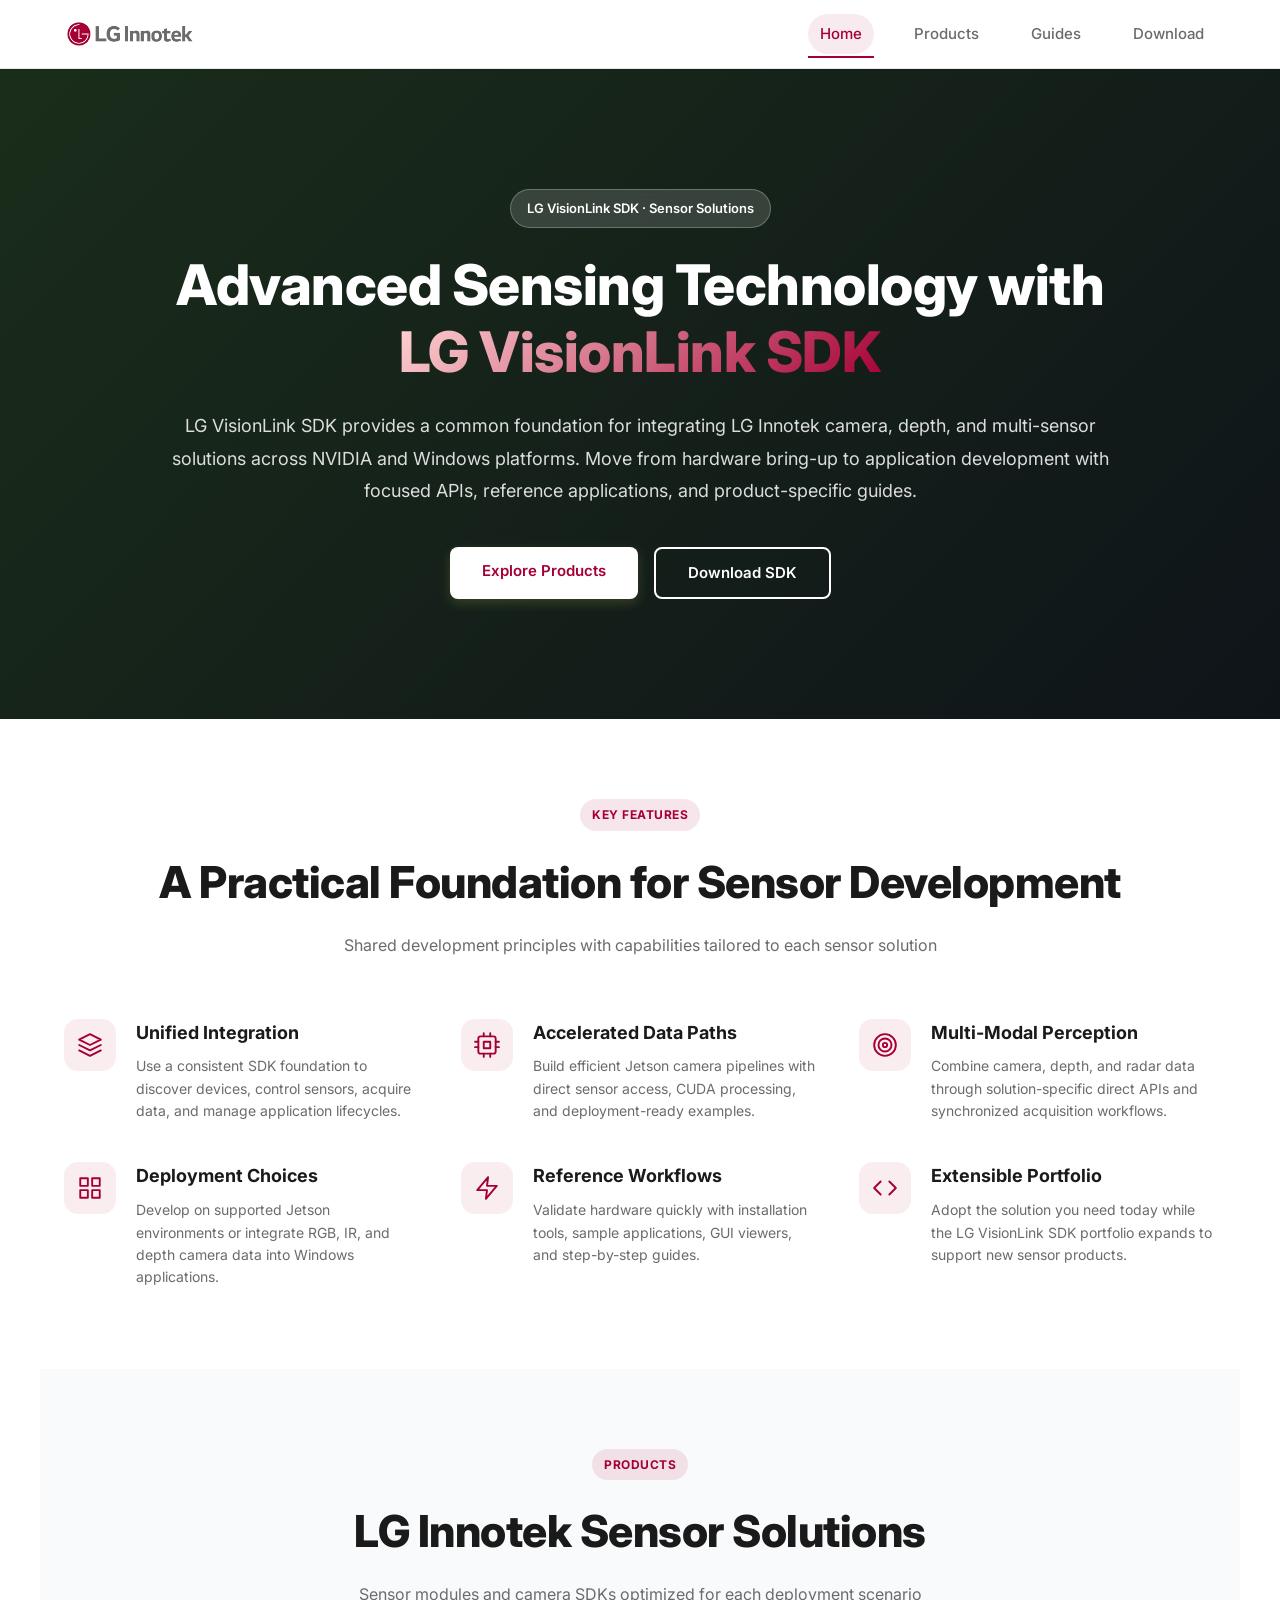
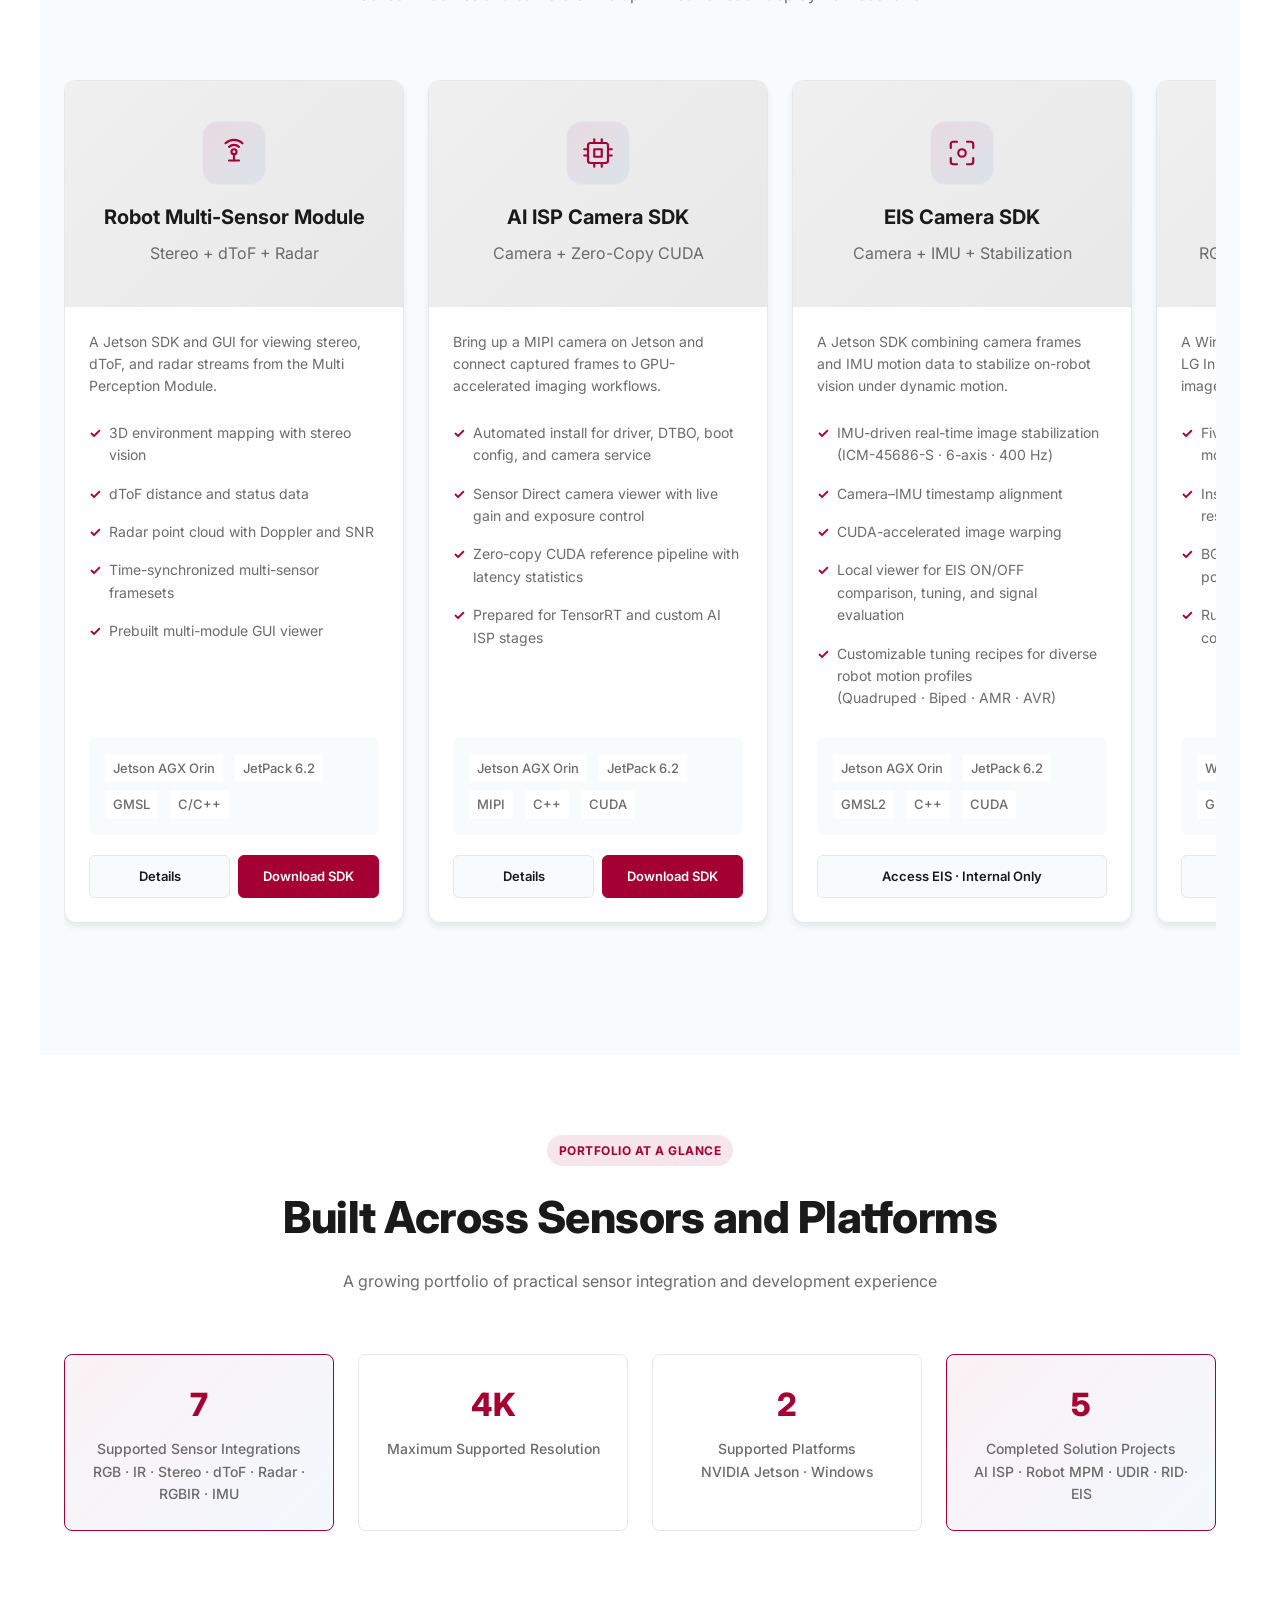
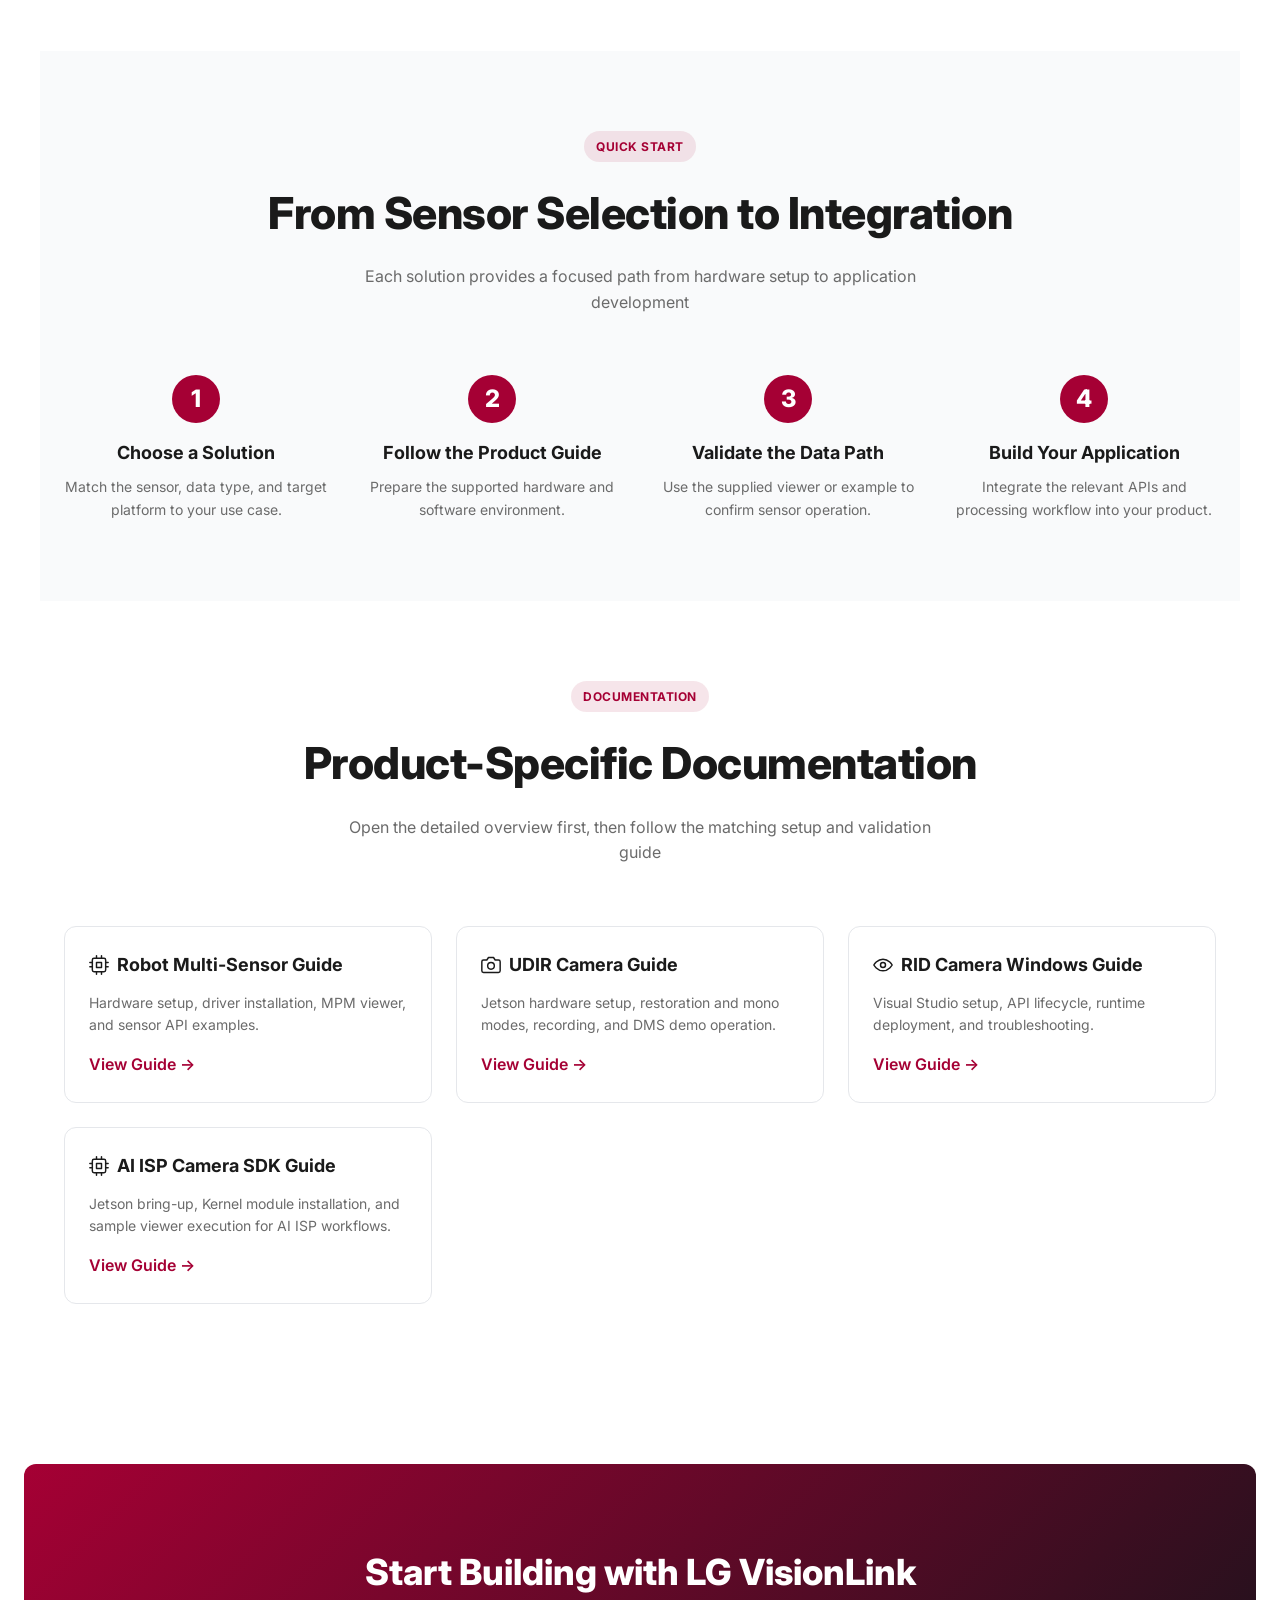
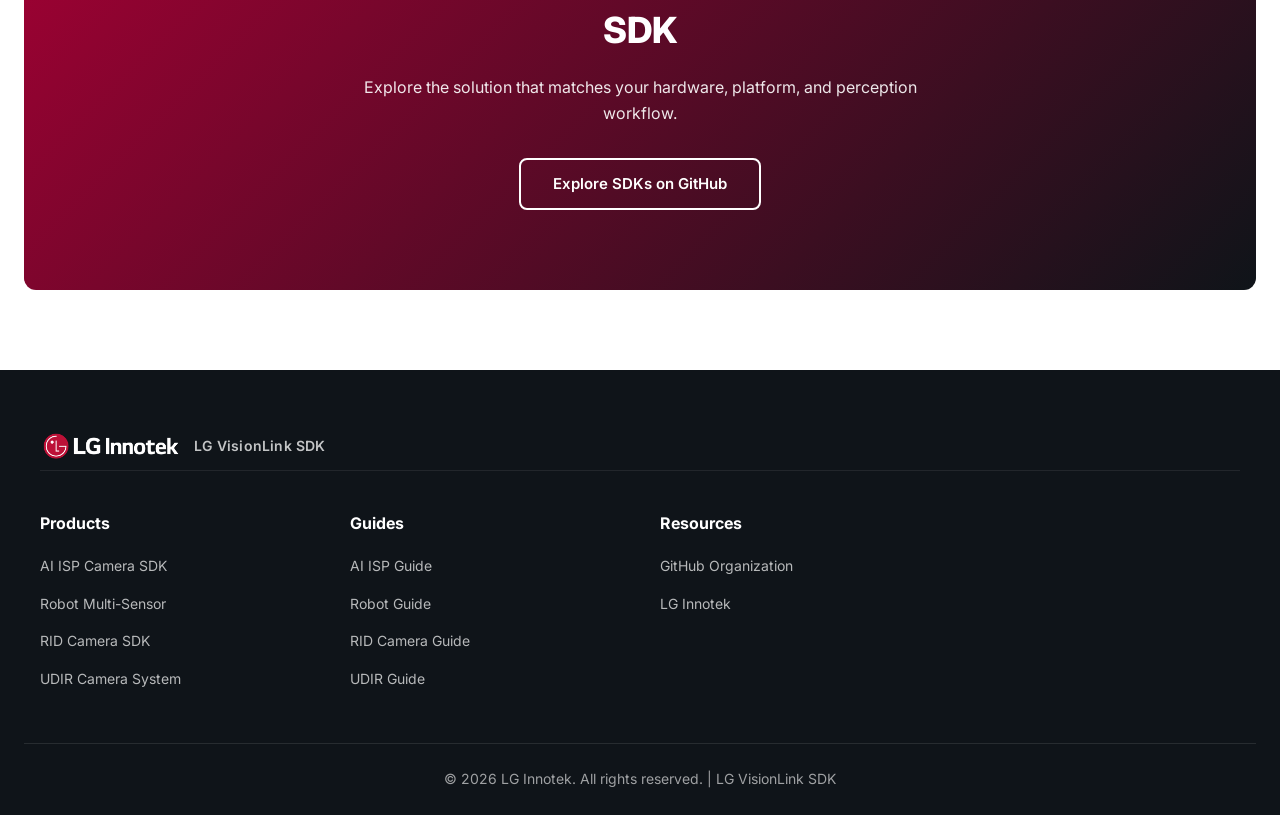
==== commit c9e4ce16: "EIS 카메라 추가" ====
--- a/index.html
+++ b/index.html
@@ -162,7 +162,7 @@
             <span class="spec-tag">Jetson AGX Orin</span>
             <span class="spec-tag">JetPack 6.2</span>
             <span class="spec-tag">GMSL</span>
-            <span class="spec-tag">C / C++</span>
+            <span class="spec-tag">C/C++</span>
           </div>
           <div class="product-actions">
             <a data-link="robotDetails" class="learn-more">Details</a>
@@ -176,7 +176,7 @@
         <div class="product-header">
           <div class="product-icon"><svg viewBox="0 0 24 24" fill="none" stroke="currentColor" stroke-width="1.75" stroke-linecap="round" stroke-linejoin="round"><rect x="4" y="4" width="16" height="16" rx="2"/><rect x="9" y="9" width="6" height="6"/><line x1="9" y1="1" x2="9" y2="4"/><line x1="15" y1="1" x2="15" y2="4"/><line x1="9" y1="20" x2="9" y2="23"/><line x1="15" y1="20" x2="15" y2="23"/><line x1="20" y1="9" x2="23" y2="9"/><line x1="20" y1="14" x2="23" y2="14"/><line x1="1" y1="9" x2="4" y2="9"/><line x1="1" y1="14" x2="4" y2="14"/></svg></div>
           <h3>AI ISP Camera SDK</h3>
-          <p class="product-subtext">AI Camera + Zero-Copy CUDA</p>
+          <p class="product-subtext">Camera + Zero-Copy CUDA</p>
         </div>
         <div class="product-body">
           <p style="font-size: 14px; color: #6b6b6b; margin-bottom: 16px;">
@@ -191,9 +191,9 @@
           <div class="product-specs">
             <span class="spec-tag">Jetson AGX Orin</span>
             <span class="spec-tag">JetPack 6.2</span>
-            <span class="spec-tag">MIPI Sensor</span>
+            <span class="spec-tag">MIPI</span>
+            <span class="spec-tag">C++</span>
             <span class="spec-tag">CUDA</span>
-            <span class="spec-tag">C++</span>
           </div>
           <div class="product-actions">
             <a data-link="aiispDetails" class="learn-more">Details</a>
@@ -202,11 +202,42 @@
         </div>
       </div>
 
-      <!-- Product 3: RID Camera SDK -->
+      <!-- Product 3: EIS Camera SDK -->
+      <div class="product-card">
+        <div class="product-header">
+          <div class="product-icon"><svg viewBox="0 0 24 24" fill="none" stroke="currentColor" stroke-width="1.75" stroke-linecap="round" stroke-linejoin="round" aria-hidden="true"><path d="M8 3H5a2 2 0 0 0-2 2v3M16 3h3a2 2 0 0 1 2 2v3M21 16v3a2 2 0 0 1-2 2h-3M8 21H5a2 2 0 0 1-2-2v-3"/><circle cx="12" cy="12" r="3"/></svg></div>
+          <h3>EIS Camera SDK</h3>
+          <p class="product-subtext">Camera + IMU + Stabilization</p>
+        </div>
+        <div class="product-body">
+          <p style="font-size: 14px; color: #6b6b6b; margin-bottom: 16px;">
+            A Jetson SDK combining camera frames and IMU motion data to stabilize on-robot vision under dynamic motion.
+          </p>
+          <ul class="product-features">
+            <li>IMU-driven real-time image stabilization<br />(ICM-45686-S · 6-axis · 400 Hz)</li>
+            <li>Camera–IMU timestamp alignment</li>
+            <li>CUDA-accelerated image warping</li>
+            <li>Local viewer for EIS ON/OFF comparison, tuning, and signal evaluation</li>
+            <li>Customizable tuning recipes for diverse robot motion profiles<br />(Quadruped · Biped · AMR · AVR)</li>
+          </ul>
+          <div class="product-specs">
+            <span class="spec-tag">Jetson AGX Orin</span>
+            <span class="spec-tag">JetPack 6.2</span>
+            <span class="spec-tag">GMSL2</span>
+            <span class="spec-tag">C++</span>
+            <span class="spec-tag">CUDA</span>
+          </div>
+          <div class="product-actions">
+            <a href="http://150.150.87.154:8080/" target="_blank" rel="noopener" class="learn-more" title="Accessible only on the internal network">Access EIS · Internal Only</a>
+          </div>
+        </div>
+      </div>
+
+      <!-- Product 4: RID Camera SDK -->
       <div class="product-card">
         <div class="product-header">
           <div class="product-icon"><svg viewBox="0 0 24 24" fill="none" stroke="currentColor" stroke-width="1.75" stroke-linecap="round" stroke-linejoin="round"><path d="M1 12s4-7 11-7 11 7 11 7-4 7-11 7-11-7-11-7z"/><circle cx="12" cy="12" r="3"/></svg></div>
-          <h3>VisionLink RID Camera SDK</h3>
+          <h3>RID Camera SDK</h3>
           <p class="product-subtext">RGB + IR + Structured-Light Depth</p>
         </div>
         <div class="product-body">
@@ -222,10 +253,8 @@
           <div class="product-specs">
             <span class="spec-tag">Windows</span>
             <span class="spec-tag">Jetson AGX Orin</span>
+            <span class="spec-tag">GMSL</span>
             <span class="spec-tag">C++</span>
-            <span class="spec-tag">RGB / IR</span>
-            <span class="spec-tag">Depth</span>
-            <span class="spec-tag">GMSL</span>
           </div>
           <div class="product-actions">
             <a data-link="dmsDetails" class="learn-more">Details</a>
@@ -234,7 +263,7 @@
         </div>
       </div>
 
-      <!-- Product 4: UDIR Camera -->
+      <!-- Product 5: UDIR Camera -->
       <div class="product-card">
         <div class="product-header">
           <div class="product-icon"><svg viewBox="0 0 24 24" fill="none" stroke="currentColor" stroke-width="1.75" stroke-linecap="round" stroke-linejoin="round"><path d="M23 19a2 2 0 0 1-2 2H3a2 2 0 0 1-2-2V8a2 2 0 0 1 2-2h4l2-3h6l2 3h4a2 2 0 0 1 2 2z"/><circle cx="12" cy="13" r="4"/></svg></div>
@@ -256,8 +285,8 @@
             <span class="spec-tag">Jetson AGX Orin</span>
             <span class="spec-tag">JetPack 5</span>
             <span class="spec-tag">GMSL</span>
+            <span class="spec-tag">Python</span>
             <span class="spec-tag">TensorRT</span>
-            <span class="spec-tag">Python</span>
           </div>
           <div class="product-actions">
             <a data-link="underdisplayDetails" class="learn-more">Details</a>
@@ -277,8 +306,8 @@
     </div>
     <div class="tech-specs">
       <div class="spec-card highlight">
-        <div class="spec-number">6</div>
-        <div class="spec-label">Supported Sensor Integrations<br />RGB · IR · Stereo · dToF · Radar · RGBIR</div>
+        <div class="spec-number">7</div>
+        <div class="spec-label">Supported Sensor Integrations<br />RGB · IR · Stereo · dToF · Radar · RGBIR · IMU</div>
       </div>
       <div class="spec-card">
         <div class="spec-number">4K</div>
@@ -289,8 +318,8 @@
         <div class="spec-label">Supported Platforms<br />NVIDIA Jetson · Windows</div>
       </div>
       <div class="spec-card highlight">
-        <div class="spec-number">4</div>
-        <div class="spec-label">Completed Solution Projects<br />AI ISP · Robot MPM · UDIR · RID</div>
+        <div class="spec-number">5</div>
+        <div class="spec-label">Completed Solution Projects<br />AI ISP · Robot MPM · UDIR · RID· EIS </div>
       </div>
     </div>
   </section>
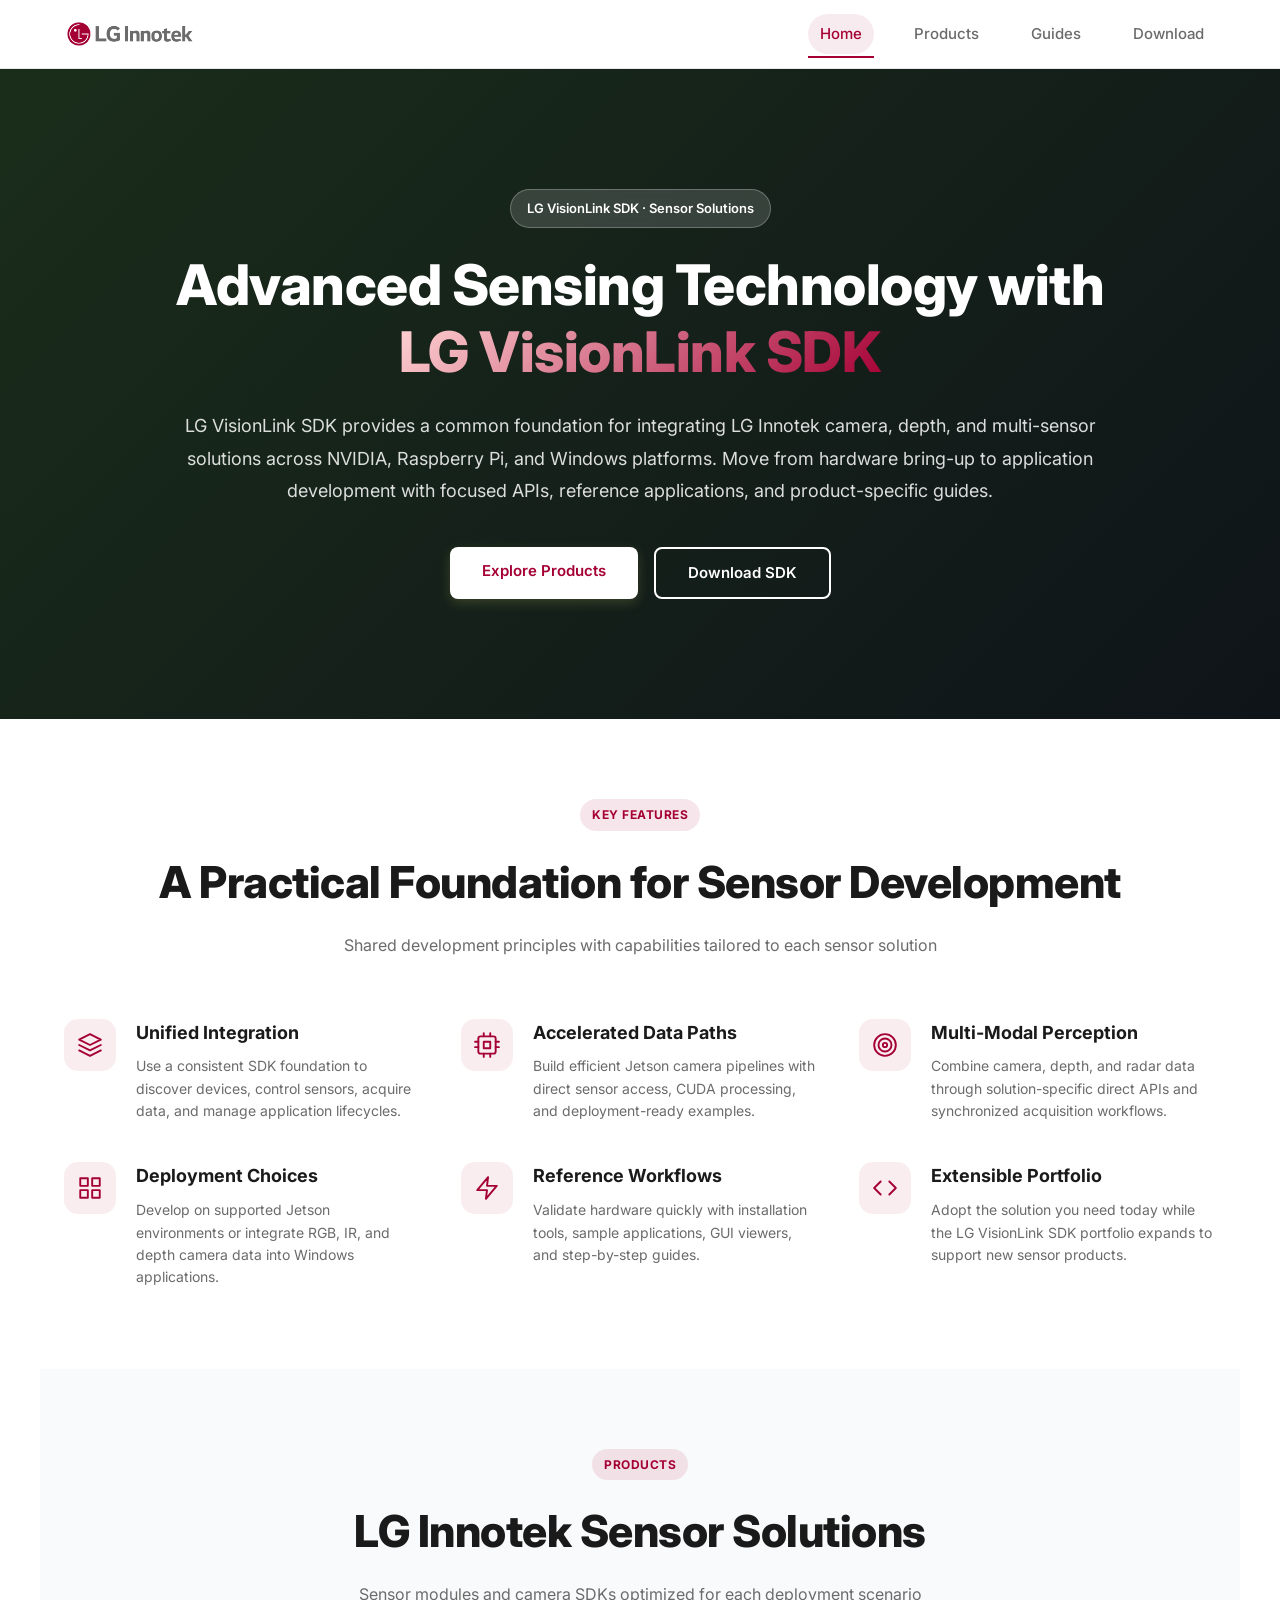
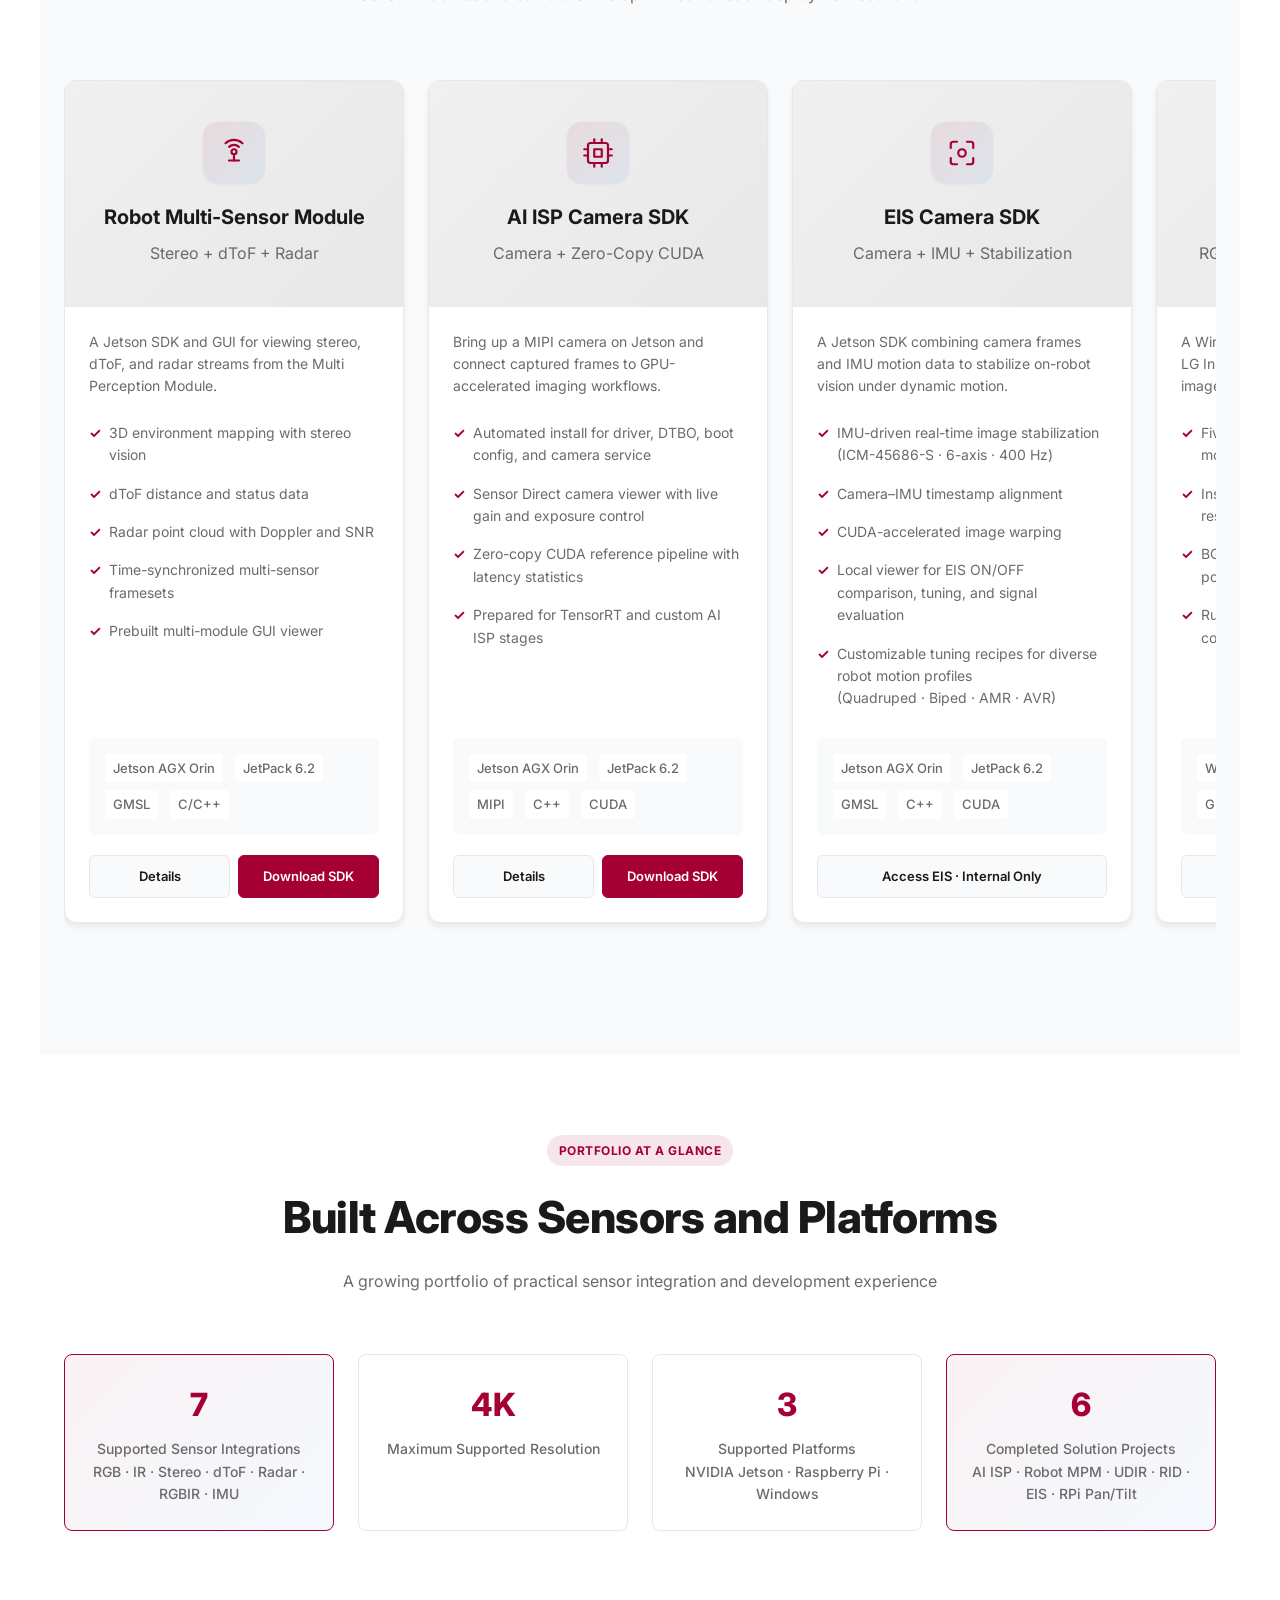
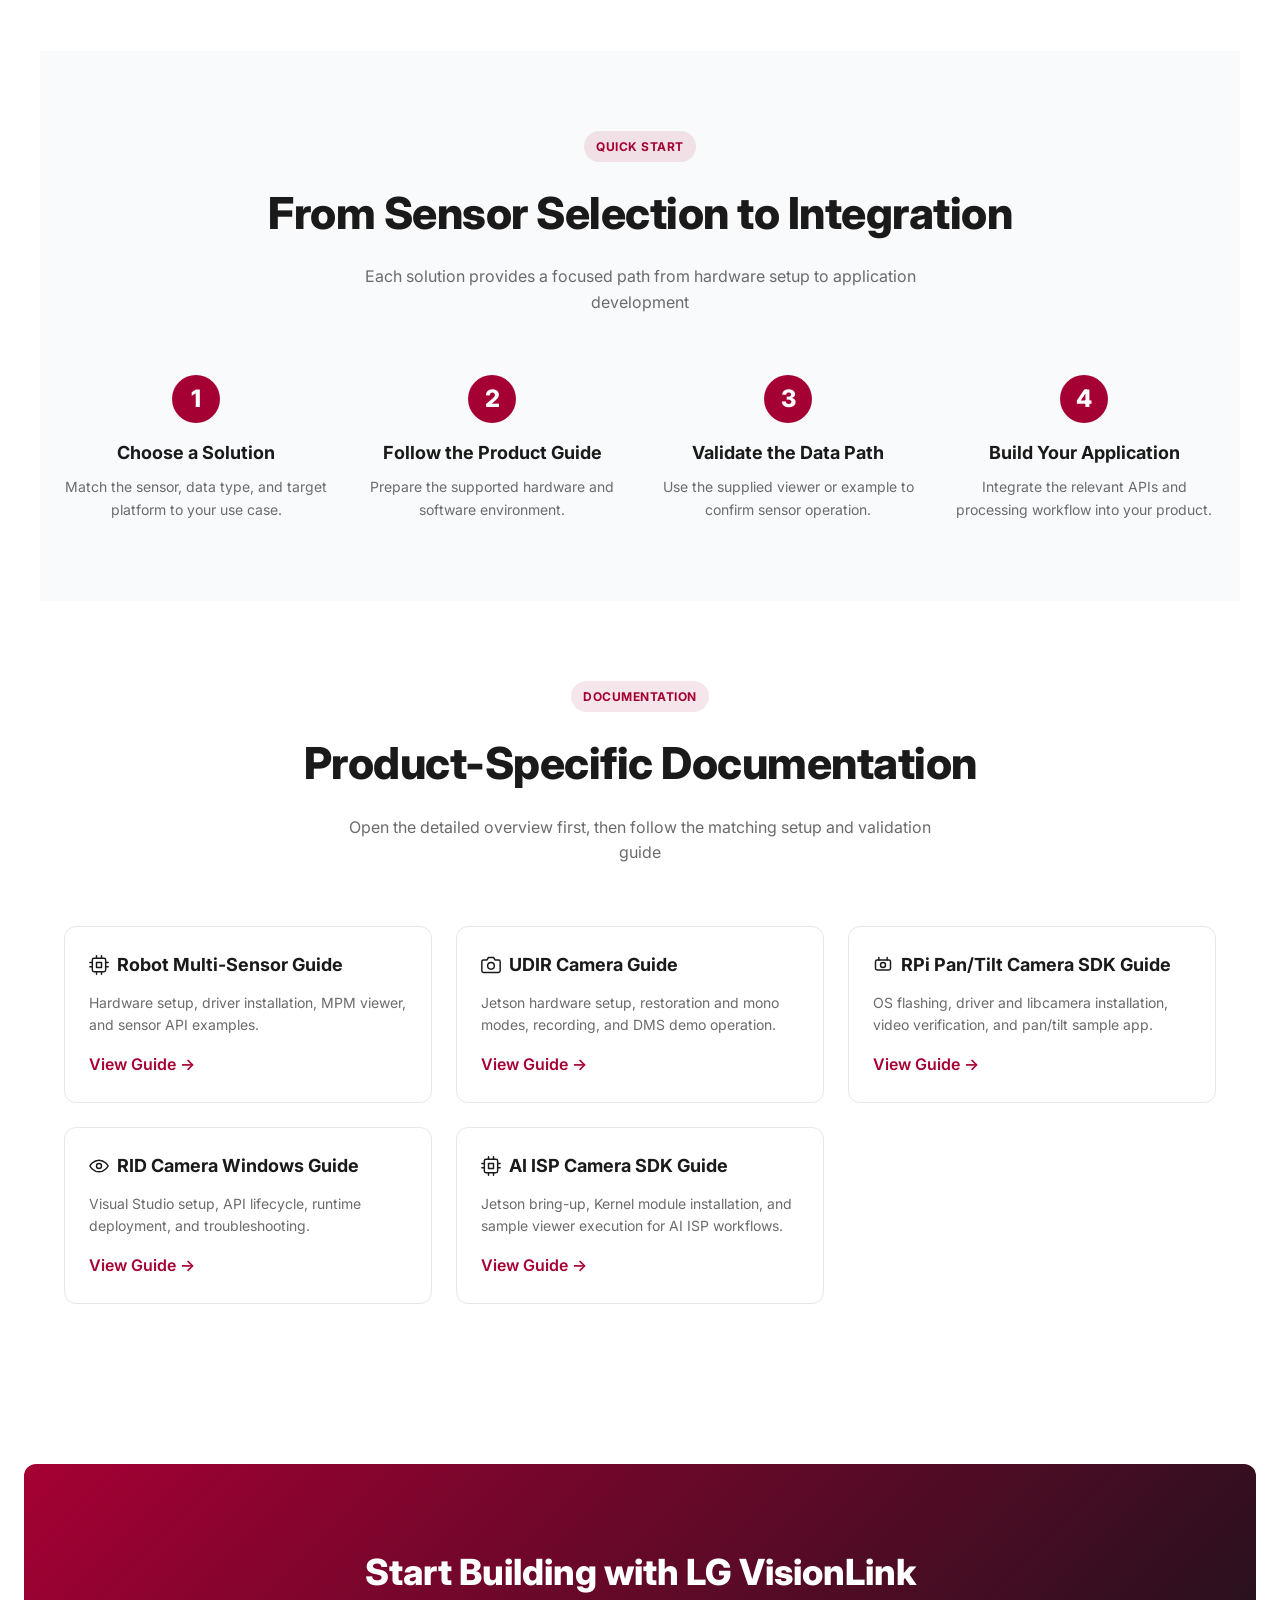
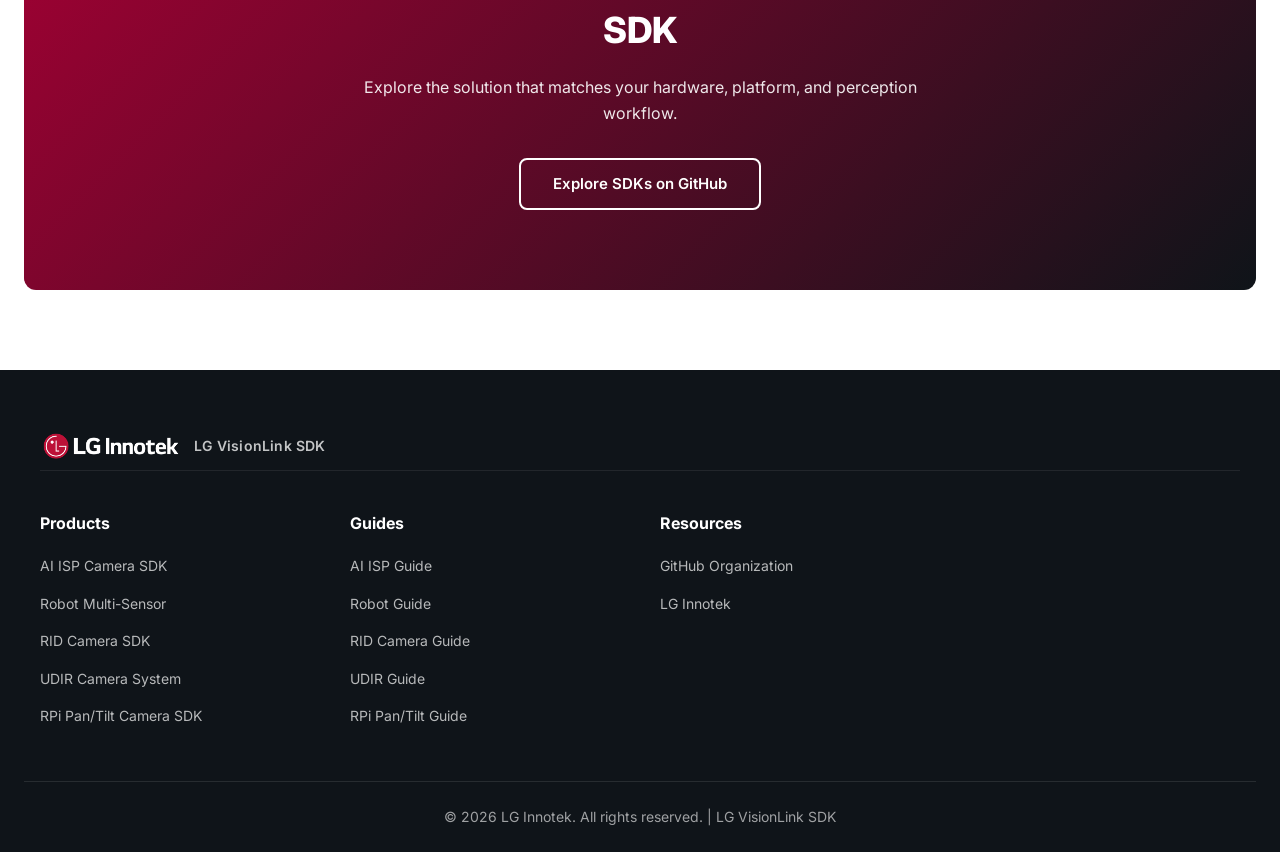
==== commit bd0e03a6: "add RPI Pan/Tilt Camera" ====
--- a/index.html
+++ b/index.html
@@ -54,6 +54,13 @@
                 <a data-link="underdisplayGuide">Guide</a>
               </div>
             </details>
+            <details class="sub-nav-dropdown">
+              <summary>RPi Pan/Tilt Camera SDK</summary>
+              <div class="sub-dropdown-menu">
+                <a data-link="rpiDetails">Details</a>
+                <a data-link="rpiGuide">Guide</a>
+              </div>
+            </details>
           </div>
         </details>
         <a data-link="sdkPages" target="_blank" rel="noopener">Download</a>
@@ -68,7 +75,7 @@
       <h1>Advanced Sensing Technology with <br /><span>LG VisionLink SDK</span></h1>
       <p>
         LG VisionLink SDK provides a common foundation for integrating LG Innotek camera,
-        depth, and multi-sensor solutions across NVIDIA and Windows platforms. Move from hardware
+        depth, and multi-sensor solutions across NVIDIA, Raspberry Pi, and Windows platforms. Move from hardware
         bring-up to application development with focused APIs, reference applications,
         and product-specific guides.
       </p>
@@ -223,7 +230,7 @@
           <div class="product-specs">
             <span class="spec-tag">Jetson AGX Orin</span>
             <span class="spec-tag">JetPack 6.2</span>
-            <span class="spec-tag">GMSL2</span>
+            <span class="spec-tag">GMSL</span>
             <span class="spec-tag">C++</span>
             <span class="spec-tag">CUDA</span>
           </div>
@@ -291,6 +298,37 @@
           <div class="product-actions">
             <a data-link="underdisplayDetails" class="learn-more">Details</a>
             <a data-link="underdisplaySdk" target="_blank" rel="noopener" class="download-btn">Download SDK</a>
+          </div>
+        </div>
+      </div>
+
+      <!-- Product 6: Raspberry Pi Pan/Tilt Camera SDK -->
+      <div class="product-card">
+        <div class="product-header">
+          <div class="product-icon"><svg viewBox="0 0 24 24" fill="none" stroke="currentColor" stroke-width="1.75" stroke-linecap="round" stroke-linejoin="round" aria-hidden="true"><rect x="3" y="6" width="18" height="12" rx="2"/><circle cx="12" cy="12" r="3"/><line x1="7" y1="3" x2="7" y2="6"/><line x1="17" y1="3" x2="17" y2="6"/></svg></div>
+          <h3>RPi Pan/Tilt Camera SDK</h3>
+          <p class="product-subtext">Camera + ISP + Pan/Tilt</p>
+        </div>
+        <div class="product-body">
+          <p style="font-size: 14px; color: #6b6b6b; margin-bottom: 16px;">
+            A Raspberry Pi Zero 2 W package for bringing up a 4K camera with a custom libcamera build and a pan/tilt actuator.
+          </p>
+          <ul class="product-features">
+            <li>One-step install of camera and tilt kernel drivers, DT overlay, and libcamera</li>
+            <li>3840×2160 and binned 2016×1512 RAW10 modes</li>
+            <li>ISP-tuned libcamera build for rpicam-* apps</li>
+            <li>pantilt-viewer sample with live preview and JPEG capture</li>
+          </ul>
+          <div class="product-specs">
+            <span class="spec-tag">Raspberry Pi Zero 2 W</span>
+            <span class="spec-tag">Bookworm 32-bit</span>
+            <span class="spec-tag">MIPI</span>
+            <span class="spec-tag">libcamera</span>
+            <span class="spec-tag">C++</span>
+          </div>
+          <div class="product-actions">
+            <a data-link="rpiDetails" class="learn-more">Details</a>
+            <a data-link="rpiSdk" download class="download-btn">Download SDK</a>
           </div>
         </div>
       </div>
@@ -314,12 +352,12 @@
         <div class="spec-label">Maximum Supported Resolution</div>
       </div>
       <div class="spec-card">
-        <div class="spec-number">2</div>
-        <div class="spec-label">Supported Platforms<br />NVIDIA Jetson · Windows</div>
+        <div class="spec-number">3</div>
+        <div class="spec-label">Supported Platforms<br />NVIDIA Jetson · Raspberry Pi · Windows</div>
       </div>
       <div class="spec-card highlight">
-        <div class="spec-number">5</div>
-        <div class="spec-label">Completed Solution Projects<br />AI ISP · Robot MPM · UDIR · RID· EIS </div>
+        <div class="spec-number">6</div>
+        <div class="spec-label">Completed Solution Projects<br />AI ISP · Robot MPM · UDIR · RID · EIS · RPi Pan/Tilt</div>
       </div>
     </div>
   </section>
@@ -372,6 +410,11 @@
         <h3 style="font-size: 18px; font-weight: 700; margin-bottom: 12px;"><svg viewBox="0 0 24 24" fill="none" stroke="currentColor" stroke-width="1.75" stroke-linecap="round" stroke-linejoin="round" style="width: 20px; height: 20px; display: inline; margin-right: 8px; vertical-align: -4px;"><path d="M23 19a2 2 0 0 1-2 2H3a2 2 0 0 1-2-2V8a2 2 0 0 1 2-2h4l2-3h6l2 3h4a2 2 0 0 1 2 2z"/><circle cx="12" cy="13" r="4"/></svg>UDIR Camera Guide</h3>
         <p style="font-size: 14px; color: #6b6b6b; margin-bottom: 16px;">Jetson hardware setup, restoration and mono modes, recording, and DMS demo operation.</p>
         <a data-link="underdisplayGuide" style="color: #a50034; text-decoration: none; font-weight: 600;">View Guide →</a>
+      </div>
+      <div style="background: white; border: 1px solid #e5e7eb; border-radius: 12px; padding: 24px; transition: all 0.3s;" onmouseover="this.style.transform='translateY(-4px)'; this.style.boxShadow='0 10px 25px rgba(0,0,0,0.1)'" onmouseout="this.style.transform='translateY(0)'; this.style.boxShadow='0 4px 6px rgba(0,0,0,0.07)'">
+        <h3 style="font-size: 18px; font-weight: 700; margin-bottom: 12px;"><svg viewBox="0 0 24 24" fill="none" stroke="currentColor" stroke-width="1.75" stroke-linecap="round" stroke-linejoin="round" style="width: 20px; height: 20px; display: inline; margin-right: 8px; vertical-align: -4px;"><rect x="3" y="6" width="18" height="12" rx="2"/><circle cx="12" cy="12" r="3"/><line x1="7" y1="3" x2="7" y2="6"/><line x1="17" y1="3" x2="17" y2="6"/></svg>RPi Pan/Tilt Camera SDK Guide</h3>
+        <p style="font-size: 14px; color: #6b6b6b; margin-bottom: 16px;">OS flashing, driver and libcamera installation, video verification, and pan/tilt sample app.</p>
+        <a data-link="rpiGuide" style="color: #a50034; text-decoration: none; font-weight: 600;">View Guide →</a>
       </div>
       <div style="background: white; border: 1px solid #e5e7eb; border-radius: 12px; padding: 24px; transition: all 0.3s;" onmouseover="this.style.transform='translateY(-4px)'; this.style.boxShadow='0 10px 25px rgba(0,0,0,0.1)'" onmouseout="this.style.transform='translateY(0)'; this.style.boxShadow='0 4px 6px rgba(0,0,0,0.07)'">
         <h3 style="font-size: 18px; font-weight: 700; margin-bottom: 12px;"><svg viewBox="0 0 24 24" fill="none" stroke="currentColor" stroke-width="1.75" stroke-linecap="round" stroke-linejoin="round" style="width: 20px; height: 20px; display: inline; margin-right: 8px; vertical-align: -4px;"><path d="M1 12s4-7 11-7 11 7 11 7-4 7-11 7-11-7-11-7z"/><circle cx="12" cy="12" r="3"/></svg>RID Camera Windows Guide</h3>
@@ -409,6 +452,7 @@
           <li><a data-link="robotDetails">Robot Multi-Sensor</a></li>
           <li><a data-link="dmsDetails">RID Camera SDK</a></li>
           <li><a data-link="underdisplayDetails">UDIR Camera System</a></li>
+          <li><a data-link="rpiDetails">RPi Pan/Tilt Camera SDK</a></li>
         </ul>
       </div>
       <div class="footer-section">
@@ -418,6 +462,7 @@
           <li><a data-link="robotGuide">Robot Guide</a></li>
           <li><a data-link="dmsGuide">RID Camera Guide</a></li>
           <li><a data-link="underdisplayGuide">UDIR Guide</a></li>
+          <li><a data-link="rpiGuide">RPi Pan/Tilt Guide</a></li>
         </ul>
       </div>
       <div class="footer-section">
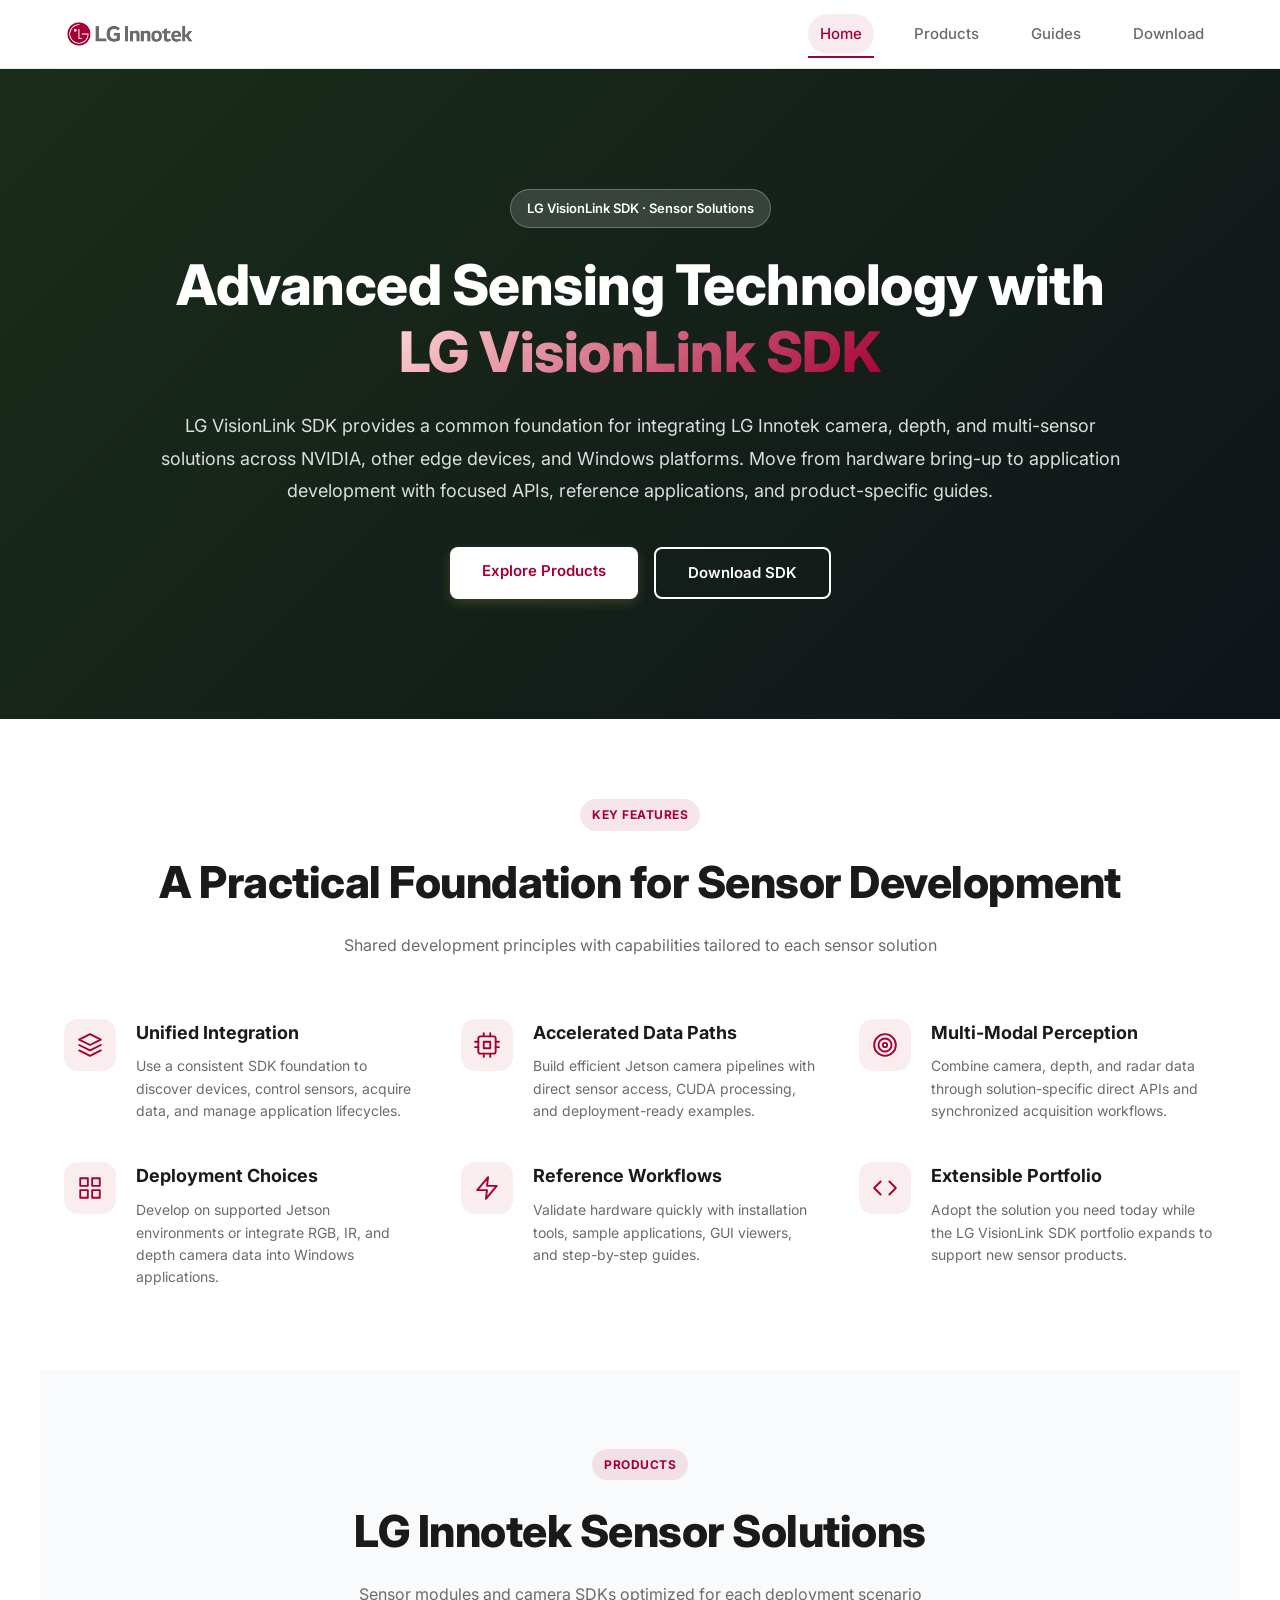
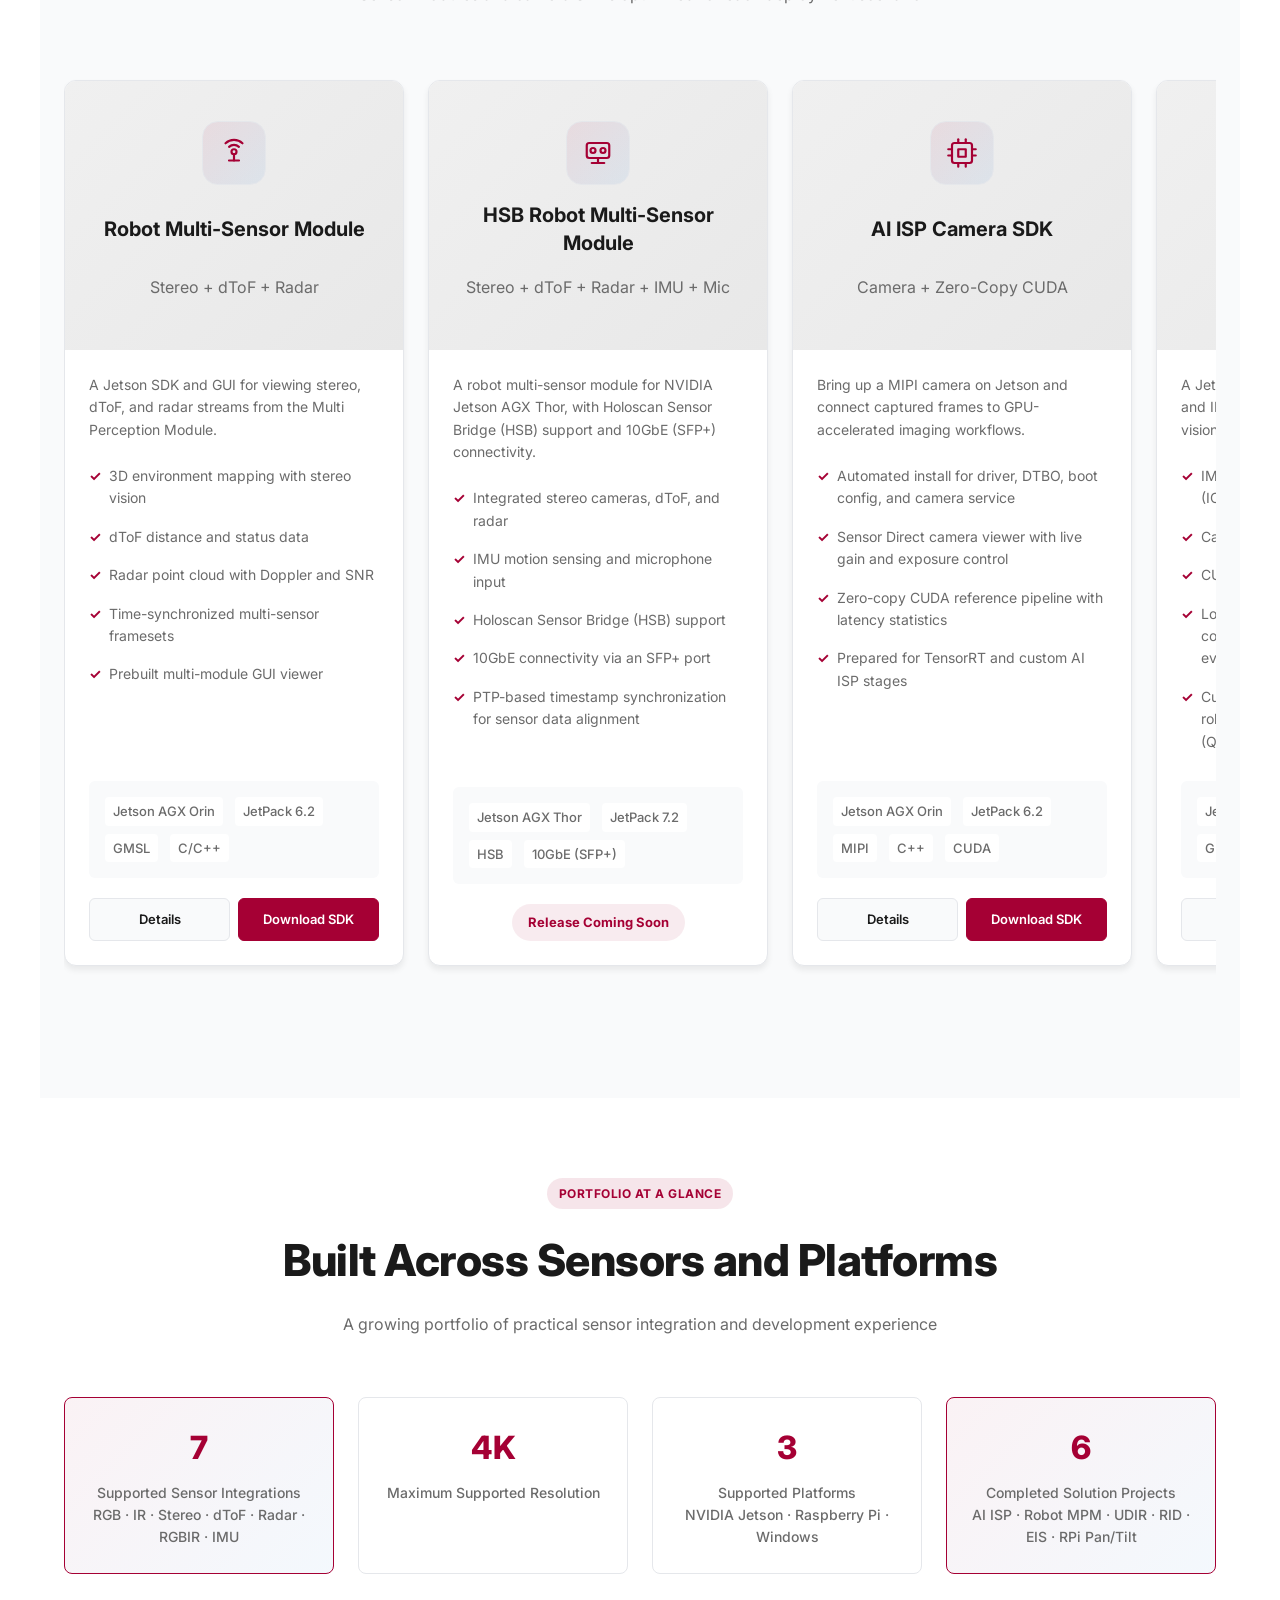
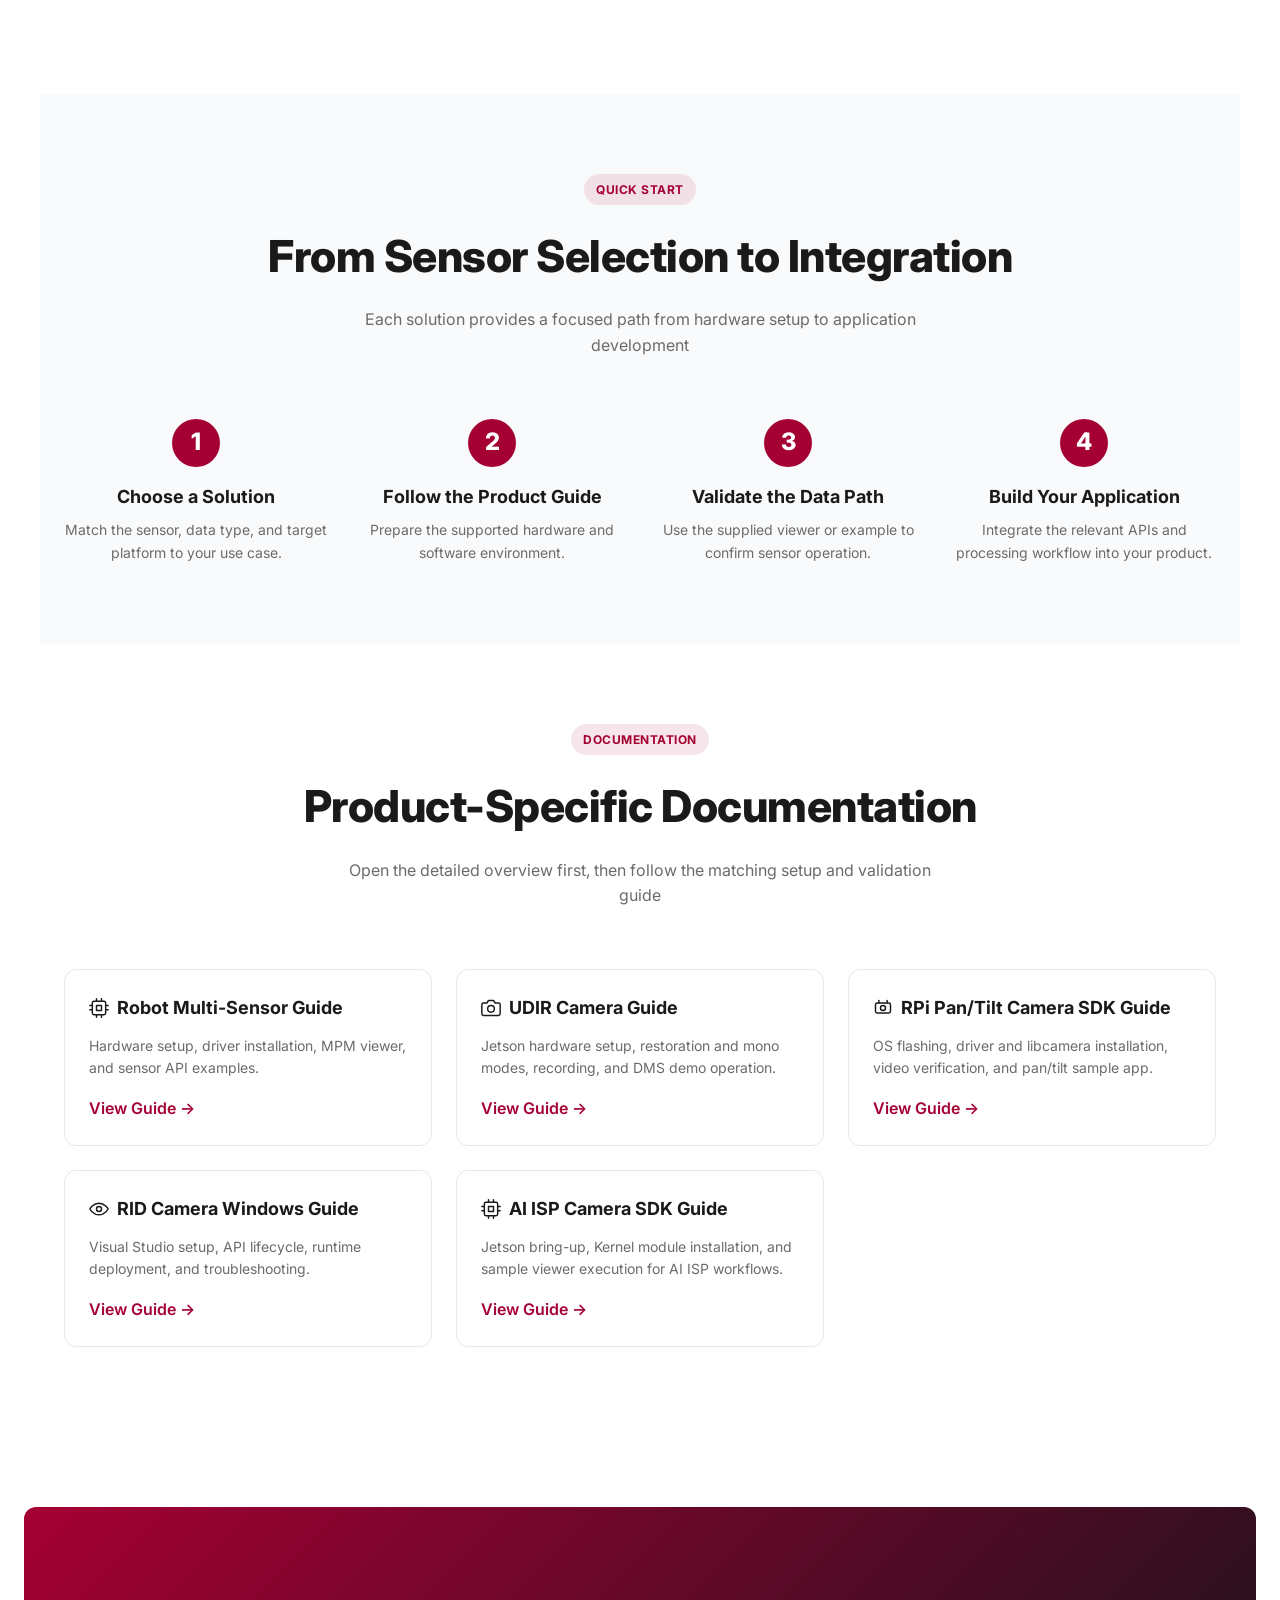
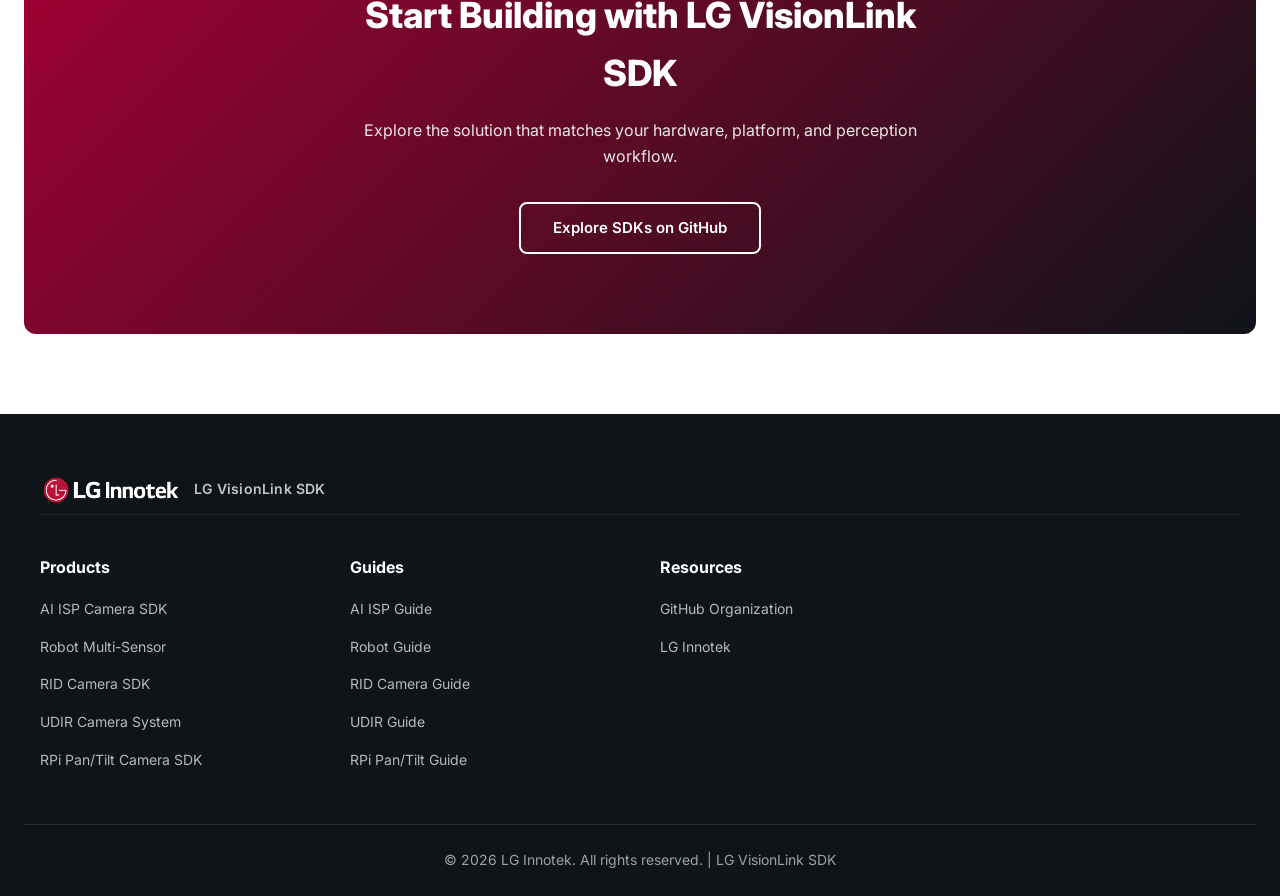
==== commit 23d2c43d: "HSB Item 추가" ====
--- a/index.html
+++ b/index.html
@@ -1,16 +1,20 @@
 <!DOCTYPE html>
 <html lang="en">
+
 <head>
   <meta charset="UTF-8" />
   <meta name="viewport" content="width=device-width, initial-scale=1.0" />
-  <meta name="description" content="LG VisionLink SDK connects LG Innotek camera, depth, and multi-sensor solutions through deployment-ready APIs, tools, examples, and guides." />
+  <meta name="description"
+    content="LG VisionLink SDK connects LG Innotek camera, depth, and multi-sensor solutions through deployment-ready APIs, tools, examples, and guides." />
   <title>LG VisionLink SDK</title>
   <link rel="preconnect" href="https://fonts.googleapis.com" />
   <link rel="preconnect" href="https://fonts.gstatic.com" crossorigin />
-  <link href="https://fonts.googleapis.com/css2?family=Inter:wght@400;500;600;700;800;900&display=swap" rel="stylesheet" />
+  <link href="https://fonts.googleapis.com/css2?family=Inter:wght@400;500;600;700;800;900&display=swap"
+    rel="stylesheet" />
   <link rel="icon" href="assets/LG_logo.png?v=20260709" type="image/png" />
   <link rel="stylesheet" href="styles.css?v=20260709" />
 </head>
+
 <body>
 
   <!-- Header -->
@@ -75,7 +79,7 @@
       <h1>Advanced Sensing Technology with <br /><span>LG VisionLink SDK</span></h1>
       <p>
         LG VisionLink SDK provides a common foundation for integrating LG Innotek camera,
-        depth, and multi-sensor solutions across NVIDIA, Raspberry Pi, and Windows platforms. Move from hardware
+        depth, and multi-sensor solutions across NVIDIA, other edge devices, and Windows platforms. Move from hardware
         bring-up to application development with focused APIs, reference applications,
         and product-specific guides.
       </p>
@@ -95,45 +99,86 @@
     </div>
     <div class="features-list">
       <div class="feature-item">
-        <div class="feature-icon"><svg viewBox="0 0 24 24" fill="none" stroke="currentColor" stroke-width="1.75" stroke-linecap="round" stroke-linejoin="round"><polygon points="12 2 2 7 12 12 22 7 12 2"/><polyline points="2 17 12 22 22 17"/><polyline points="2 12 12 17 22 12"/></svg></div>
+        <div class="feature-icon"><svg viewBox="0 0 24 24" fill="none" stroke="currentColor" stroke-width="1.75"
+            stroke-linecap="round" stroke-linejoin="round">
+            <polygon points="12 2 2 7 12 12 22 7 12 2" />
+            <polyline points="2 17 12 22 22 17" />
+            <polyline points="2 12 12 17 22 12" />
+          </svg></div>
         <div class="feature-content">
           <h3>Unified Integration</h3>
-          <p>Use a consistent SDK foundation to discover devices, control sensors, acquire data, and manage application lifecycles.</p>
+          <p>Use a consistent SDK foundation to discover devices, control sensors, acquire data, and manage application
+            lifecycles.</p>
         </div>
       </div>
       <div class="feature-item">
-        <div class="feature-icon"><svg viewBox="0 0 24 24" fill="none" stroke="currentColor" stroke-width="1.75" stroke-linecap="round" stroke-linejoin="round"><rect x="4" y="4" width="16" height="16" rx="2"/><rect x="9" y="9" width="6" height="6"/><line x1="9" y1="1" x2="9" y2="4"/><line x1="15" y1="1" x2="15" y2="4"/><line x1="9" y1="20" x2="9" y2="23"/><line x1="15" y1="20" x2="15" y2="23"/><line x1="20" y1="9" x2="23" y2="9"/><line x1="20" y1="14" x2="23" y2="14"/><line x1="1" y1="9" x2="4" y2="9"/><line x1="1" y1="14" x2="4" y2="14"/></svg></div>
+        <div class="feature-icon"><svg viewBox="0 0 24 24" fill="none" stroke="currentColor" stroke-width="1.75"
+            stroke-linecap="round" stroke-linejoin="round">
+            <rect x="4" y="4" width="16" height="16" rx="2" />
+            <rect x="9" y="9" width="6" height="6" />
+            <line x1="9" y1="1" x2="9" y2="4" />
+            <line x1="15" y1="1" x2="15" y2="4" />
+            <line x1="9" y1="20" x2="9" y2="23" />
+            <line x1="15" y1="20" x2="15" y2="23" />
+            <line x1="20" y1="9" x2="23" y2="9" />
+            <line x1="20" y1="14" x2="23" y2="14" />
+            <line x1="1" y1="9" x2="4" y2="9" />
+            <line x1="1" y1="14" x2="4" y2="14" />
+          </svg></div>
         <div class="feature-content">
           <h3>Accelerated Data Paths</h3>
-          <p>Build efficient Jetson camera pipelines with direct sensor access, CUDA processing, and deployment-ready examples.</p>
+          <p>Build efficient Jetson camera pipelines with direct sensor access, CUDA processing, and deployment-ready
+            examples.</p>
         </div>
       </div>
       <div class="feature-item">
-        <div class="feature-icon"><svg viewBox="0 0 24 24" fill="none" stroke="currentColor" stroke-width="1.75" stroke-linecap="round" stroke-linejoin="round"><circle cx="12" cy="12" r="10"/><circle cx="12" cy="12" r="6"/><circle cx="12" cy="12" r="2"/></svg></div>
+        <div class="feature-icon"><svg viewBox="0 0 24 24" fill="none" stroke="currentColor" stroke-width="1.75"
+            stroke-linecap="round" stroke-linejoin="round">
+            <circle cx="12" cy="12" r="10" />
+            <circle cx="12" cy="12" r="6" />
+            <circle cx="12" cy="12" r="2" />
+          </svg></div>
         <div class="feature-content">
           <h3>Multi-Modal Perception</h3>
-          <p>Combine camera, depth, and radar data through solution-specific direct APIs and synchronized acquisition workflows.</p>
+          <p>Combine camera, depth, and radar data through solution-specific direct APIs and synchronized acquisition
+            workflows.</p>
         </div>
       </div>
       <div class="feature-item">
-        <div class="feature-icon"><svg viewBox="0 0 24 24" fill="none" stroke="currentColor" stroke-width="1.75" stroke-linecap="round" stroke-linejoin="round"><rect x="3" y="3" width="7" height="7"/><rect x="14" y="3" width="7" height="7"/><rect x="14" y="14" width="7" height="7"/><rect x="3" y="14" width="7" height="7"/></svg></div>
+        <div class="feature-icon"><svg viewBox="0 0 24 24" fill="none" stroke="currentColor" stroke-width="1.75"
+            stroke-linecap="round" stroke-linejoin="round">
+            <rect x="3" y="3" width="7" height="7" />
+            <rect x="14" y="3" width="7" height="7" />
+            <rect x="14" y="14" width="7" height="7" />
+            <rect x="3" y="14" width="7" height="7" />
+          </svg></div>
         <div class="feature-content">
           <h3>Deployment Choices</h3>
-          <p>Develop on supported Jetson environments or integrate RGB, IR, and depth camera data into Windows applications.</p>
+          <p>Develop on supported Jetson environments or integrate RGB, IR, and depth camera data into Windows
+            applications.</p>
         </div>
       </div>
       <div class="feature-item">
-        <div class="feature-icon"><svg viewBox="0 0 24 24" fill="none" stroke="currentColor" stroke-width="1.75" stroke-linecap="round" stroke-linejoin="round"><polygon points="13 2 3 14 12 14 11 22 21 10 12 10 13 2"/></svg></div>
+        <div class="feature-icon"><svg viewBox="0 0 24 24" fill="none" stroke="currentColor" stroke-width="1.75"
+            stroke-linecap="round" stroke-linejoin="round">
+            <polygon points="13 2 3 14 12 14 11 22 21 10 12 10 13 2" />
+          </svg></div>
         <div class="feature-content">
           <h3>Reference Workflows</h3>
-          <p>Validate hardware quickly with installation tools, sample applications, GUI viewers, and step-by-step guides.</p>
+          <p>Validate hardware quickly with installation tools, sample applications, GUI viewers, and step-by-step
+            guides.</p>
         </div>
       </div>
       <div class="feature-item">
-        <div class="feature-icon"><svg viewBox="0 0 24 24" fill="none" stroke="currentColor" stroke-width="1.75" stroke-linecap="round" stroke-linejoin="round"><polyline points="16 18 22 12 16 6"/><polyline points="8 6 2 12 8 18"/></svg></div>
+        <div class="feature-icon"><svg viewBox="0 0 24 24" fill="none" stroke="currentColor" stroke-width="1.75"
+            stroke-linecap="round" stroke-linejoin="round">
+            <polyline points="16 18 22 12 16 6" />
+            <polyline points="8 6 2 12 8 18" />
+          </svg></div>
         <div class="feature-content">
           <h3>Extensible Portfolio</h3>
-          <p>Adopt the solution you need today while the LG VisionLink SDK portfolio expands to support new sensor products.</p>
+          <p>Adopt the solution you need today while the LG VisionLink SDK portfolio expands to support new sensor
+            products.</p>
         </div>
       </div>
     </div>
@@ -150,7 +195,14 @@
       <!-- Product 1: Robot -->
       <div class="product-card">
         <div class="product-header">
-          <div class="product-icon"><svg viewBox="0 0 24 24" fill="none" stroke="currentColor" stroke-width="1.75" stroke-linecap="round" stroke-linejoin="round" aria-hidden="true"><circle cx="12" cy="11" r="2"/><path d="M8.05 7.05a6 6 0 0 1 7.9 0"/><path d="M5.22 4.22a10 10 0 0 1 13.56 0"/><line x1="12" y1="13" x2="12" y2="18"/><line x1="8" y1="18" x2="16" y2="18"/></svg></div>
+          <div class="product-icon"><svg viewBox="0 0 24 24" fill="none" stroke="currentColor" stroke-width="1.75"
+              stroke-linecap="round" stroke-linejoin="round" aria-hidden="true">
+              <circle cx="12" cy="11" r="2" />
+              <path d="M8.05 7.05a6 6 0 0 1 7.9 0" />
+              <path d="M5.22 4.22a10 10 0 0 1 13.56 0" />
+              <line x1="12" y1="13" x2="12" y2="18" />
+              <line x1="8" y1="18" x2="16" y2="18" />
+            </svg></div>
           <h3>Robot Multi-Sensor Module</h3>
           <p class="product-subtext">Stereo + dToF + Radar</p>
         </div>
@@ -178,10 +230,59 @@
         </div>
       </div>
 
+      <!-- HSB Robot Multi-Sensor Module: Release Coming Soon -->
+      <div class="product-card product-card-upcoming">
+        <div class="product-header">
+          <div class="product-icon"><svg viewBox="0 0 24 24" fill="none" stroke="currentColor" stroke-width="1.75"
+              stroke-linecap="round" stroke-linejoin="round" aria-hidden="true">
+              <rect x="3" y="4" width="18" height="12" rx="2" />
+              <circle cx="8" cy="10" r="2" />
+              <circle cx="16" cy="10" r="2" />
+              <path d="M12 16v4M7 20h10" />
+            </svg></div>
+          <h3>HSB Robot Multi-Sensor Module</h3>
+          <p class="product-subtext">Stereo + dToF + Radar + IMU + Mic</p>
+        </div>
+        <div class="product-body">
+          <p style="font-size: 14px; color: #6b6b6b; margin-bottom: 16px;">
+            A robot multi-sensor module for NVIDIA Jetson AGX Thor, with Holoscan Sensor Bridge
+            (HSB) support and 10GbE (SFP+) connectivity.
+          </p>
+          <ul class="product-features">
+            <li>Integrated stereo cameras, dToF, and radar</li>
+            <li>IMU motion sensing and microphone input</li>
+            <li>Holoscan Sensor Bridge (HSB) support</li>
+            <li>10GbE connectivity via an SFP+ port</li>
+            <li>PTP-based timestamp synchronization for sensor data alignment</li>
+          </ul>
+          <div class="product-specs">
+            <span class="spec-tag">Jetson AGX Thor</span>
+            <span class="spec-tag">JetPack 7.2</span>
+            <span class="spec-tag">HSB</span>
+            <span class="spec-tag">10GbE (SFP+)</span>
+          </div>
+          <div class="product-availability">
+            <span class="product-status">Release Coming Soon</span>
+          </div>
+        </div>
+      </div>
+
       <!-- Product 2: AI ISP Camera SDK -->
       <div class="product-card">
         <div class="product-header">
-          <div class="product-icon"><svg viewBox="0 0 24 24" fill="none" stroke="currentColor" stroke-width="1.75" stroke-linecap="round" stroke-linejoin="round"><rect x="4" y="4" width="16" height="16" rx="2"/><rect x="9" y="9" width="6" height="6"/><line x1="9" y1="1" x2="9" y2="4"/><line x1="15" y1="1" x2="15" y2="4"/><line x1="9" y1="20" x2="9" y2="23"/><line x1="15" y1="20" x2="15" y2="23"/><line x1="20" y1="9" x2="23" y2="9"/><line x1="20" y1="14" x2="23" y2="14"/><line x1="1" y1="9" x2="4" y2="9"/><line x1="1" y1="14" x2="4" y2="14"/></svg></div>
+          <div class="product-icon"><svg viewBox="0 0 24 24" fill="none" stroke="currentColor" stroke-width="1.75"
+              stroke-linecap="round" stroke-linejoin="round">
+              <rect x="4" y="4" width="16" height="16" rx="2" />
+              <rect x="9" y="9" width="6" height="6" />
+              <line x1="9" y1="1" x2="9" y2="4" />
+              <line x1="15" y1="1" x2="15" y2="4" />
+              <line x1="9" y1="20" x2="9" y2="23" />
+              <line x1="15" y1="20" x2="15" y2="23" />
+              <line x1="20" y1="9" x2="23" y2="9" />
+              <line x1="20" y1="14" x2="23" y2="14" />
+              <line x1="1" y1="9" x2="4" y2="9" />
+              <line x1="1" y1="14" x2="4" y2="14" />
+            </svg></div>
           <h3>AI ISP Camera SDK</h3>
           <p class="product-subtext">Camera + Zero-Copy CUDA</p>
         </div>
@@ -212,7 +313,12 @@
       <!-- Product 3: EIS Camera SDK -->
       <div class="product-card">
         <div class="product-header">
-          <div class="product-icon"><svg viewBox="0 0 24 24" fill="none" stroke="currentColor" stroke-width="1.75" stroke-linecap="round" stroke-linejoin="round" aria-hidden="true"><path d="M8 3H5a2 2 0 0 0-2 2v3M16 3h3a2 2 0 0 1 2 2v3M21 16v3a2 2 0 0 1-2 2h-3M8 21H5a2 2 0 0 1-2-2v-3"/><circle cx="12" cy="12" r="3"/></svg></div>
+          <div class="product-icon"><svg viewBox="0 0 24 24" fill="none" stroke="currentColor" stroke-width="1.75"
+              stroke-linecap="round" stroke-linejoin="round" aria-hidden="true">
+              <path
+                d="M8 3H5a2 2 0 0 0-2 2v3M16 3h3a2 2 0 0 1 2 2v3M21 16v3a2 2 0 0 1-2 2h-3M8 21H5a2 2 0 0 1-2-2v-3" />
+              <circle cx="12" cy="12" r="3" />
+            </svg></div>
           <h3>EIS Camera SDK</h3>
           <p class="product-subtext">Camera + IMU + Stabilization</p>
         </div>
@@ -235,7 +341,8 @@
             <span class="spec-tag">CUDA</span>
           </div>
           <div class="product-actions">
-            <a href="http://150.150.87.154:8080/" target="_blank" rel="noopener" class="learn-more" title="Accessible only on the internal network">Access EIS · Internal Only</a>
+            <a href="http://150.150.87.154:8080/" target="_blank" rel="noopener" class="learn-more"
+              title="Accessible only on the internal network">Access EIS · Internal Only</a>
           </div>
         </div>
       </div>
@@ -243,7 +350,11 @@
       <!-- Product 4: RID Camera SDK -->
       <div class="product-card">
         <div class="product-header">
-          <div class="product-icon"><svg viewBox="0 0 24 24" fill="none" stroke="currentColor" stroke-width="1.75" stroke-linecap="round" stroke-linejoin="round"><path d="M1 12s4-7 11-7 11 7 11 7-4 7-11 7-11-7-11-7z"/><circle cx="12" cy="12" r="3"/></svg></div>
+          <div class="product-icon"><svg viewBox="0 0 24 24" fill="none" stroke="currentColor" stroke-width="1.75"
+              stroke-linecap="round" stroke-linejoin="round">
+              <path d="M1 12s4-7 11-7 11 7 11 7-4 7-11 7-11-7-11-7z" />
+              <circle cx="12" cy="12" r="3" />
+            </svg></div>
           <h3>RID Camera SDK</h3>
           <p class="product-subtext">RGB + IR + Structured-Light Depth</p>
         </div>
@@ -273,13 +384,18 @@
       <!-- Product 5: UDIR Camera -->
       <div class="product-card">
         <div class="product-header">
-          <div class="product-icon"><svg viewBox="0 0 24 24" fill="none" stroke="currentColor" stroke-width="1.75" stroke-linecap="round" stroke-linejoin="round"><path d="M23 19a2 2 0 0 1-2 2H3a2 2 0 0 1-2-2V8a2 2 0 0 1 2-2h4l2-3h6l2 3h4a2 2 0 0 1 2 2z"/><circle cx="12" cy="13" r="4"/></svg></div>
+          <div class="product-icon"><svg viewBox="0 0 24 24" fill="none" stroke="currentColor" stroke-width="1.75"
+              stroke-linecap="round" stroke-linejoin="round">
+              <path d="M23 19a2 2 0 0 1-2 2H3a2 2 0 0 1-2-2V8a2 2 0 0 1 2-2h4l2-3h6l2 3h4a2 2 0 0 1 2 2z" />
+              <circle cx="12" cy="13" r="4" />
+            </svg></div>
           <h3>UDIR Camera System</h3>
           <p class="product-subtext">Under Display Infrared Camera</p>
         </div>
         <div class="product-body">
           <p style="font-size: 14px; color: #6b6b6b; margin-bottom: 16px;">
-            A DMS infrared camera concealed behind an automotive display, with Jetson AI restoring image quality degraded by panel transmission.
+            A DMS infrared camera concealed behind an automotive display, with Jetson AI restoring image quality
+            degraded by panel transmission.
           </p>
           <ul class="product-features">
             <li>1280×960 RAW10 fixed-focus IR camera</li>
@@ -305,13 +421,20 @@
       <!-- Product 6: Raspberry Pi Pan/Tilt Camera SDK -->
       <div class="product-card">
         <div class="product-header">
-          <div class="product-icon"><svg viewBox="0 0 24 24" fill="none" stroke="currentColor" stroke-width="1.75" stroke-linecap="round" stroke-linejoin="round" aria-hidden="true"><rect x="3" y="6" width="18" height="12" rx="2"/><circle cx="12" cy="12" r="3"/><line x1="7" y1="3" x2="7" y2="6"/><line x1="17" y1="3" x2="17" y2="6"/></svg></div>
+          <div class="product-icon"><svg viewBox="0 0 24 24" fill="none" stroke="currentColor" stroke-width="1.75"
+              stroke-linecap="round" stroke-linejoin="round" aria-hidden="true">
+              <rect x="3" y="6" width="18" height="12" rx="2" />
+              <circle cx="12" cy="12" r="3" />
+              <line x1="7" y1="3" x2="7" y2="6" />
+              <line x1="17" y1="3" x2="17" y2="6" />
+            </svg></div>
           <h3>RPi Pan/Tilt Camera SDK</h3>
           <p class="product-subtext">Camera + ISP + Pan/Tilt</p>
         </div>
         <div class="product-body">
           <p style="font-size: 14px; color: #6b6b6b; margin-bottom: 16px;">
-            A Raspberry Pi Zero 2 W package for bringing up a 4K camera with a custom libcamera build and a pan/tilt actuator.
+            A Raspberry Pi Zero 2 W package for bringing up a 4K camera with a custom libcamera build and a pan/tilt
+            actuator.
           </p>
           <ul class="product-features">
             <li>One-step install of camera and tilt kernel drivers, DT overlay, and libcamera</li>
@@ -357,7 +480,8 @@
       </div>
       <div class="spec-card highlight">
         <div class="spec-number">6</div>
-        <div class="spec-label">Completed Solution Projects<br />AI ISP · Robot MPM · UDIR · RID · EIS · RPi Pan/Tilt</div>
+        <div class="spec-label">Completed Solution Projects<br />AI ISP · Robot MPM · UDIR · RID · EIS · RPi Pan/Tilt
+        </div>
       </div>
     </div>
   </section>
@@ -371,24 +495,34 @@
     </div>
     <div style="display: grid; grid-template-columns: repeat(auto-fit, minmax(250px, 1fr)); gap: 32px;">
       <div style="text-align: center;">
-        <div style="background: linear-gradient(135deg, #a50034, #a50034); color: white; width: 48px; height: 48px; border-radius: 50%; display: flex; align-items: center; justify-content: center; font-size: 24px; font-weight: 800; margin: 0 auto 16px;">1</div>
+        <div
+          style="background: linear-gradient(135deg, #a50034, #a50034); color: white; width: 48px; height: 48px; border-radius: 50%; display: flex; align-items: center; justify-content: center; font-size: 24px; font-weight: 800; margin: 0 auto 16px;">
+          1</div>
         <h3 style="font-size: 18px; font-weight: 700; margin-bottom: 8px;">Choose a Solution</h3>
-        <p style="font-size: 14px; color: #6b6b6b;">Match the sensor, data type, and target platform to your use case.</p>
+        <p style="font-size: 14px; color: #6b6b6b;">Match the sensor, data type, and target platform to your use case.
+        </p>
       </div>
       <div style="text-align: center;">
-        <div style="background: linear-gradient(135deg, #a50034, #a50034); color: white; width: 48px; height: 48px; border-radius: 50%; display: flex; align-items: center; justify-content: center; font-size: 24px; font-weight: 800; margin: 0 auto 16px;">2</div>
+        <div
+          style="background: linear-gradient(135deg, #a50034, #a50034); color: white; width: 48px; height: 48px; border-radius: 50%; display: flex; align-items: center; justify-content: center; font-size: 24px; font-weight: 800; margin: 0 auto 16px;">
+          2</div>
         <h3 style="font-size: 18px; font-weight: 700; margin-bottom: 8px;">Follow the Product Guide</h3>
         <p style="font-size: 14px; color: #6b6b6b;">Prepare the supported hardware and software environment.</p>
       </div>
       <div style="text-align: center;">
-        <div style="background: linear-gradient(135deg, #a50034, #a50034); color: white; width: 48px; height: 48px; border-radius: 50%; display: flex; align-items: center; justify-content: center; font-size: 24px; font-weight: 800; margin: 0 auto 16px;">3</div>
+        <div
+          style="background: linear-gradient(135deg, #a50034, #a50034); color: white; width: 48px; height: 48px; border-radius: 50%; display: flex; align-items: center; justify-content: center; font-size: 24px; font-weight: 800; margin: 0 auto 16px;">
+          3</div>
         <h3 style="font-size: 18px; font-weight: 700; margin-bottom: 8px;">Validate the Data Path</h3>
         <p style="font-size: 14px; color: #6b6b6b;">Use the supplied viewer or example to confirm sensor operation.</p>
       </div>
       <div style="text-align: center;">
-        <div style="background: linear-gradient(135deg, #a50034, #a50034); color: white; width: 48px; height: 48px; border-radius: 50%; display: flex; align-items: center; justify-content: center; font-size: 24px; font-weight: 800; margin: 0 auto 16px;">4</div>
+        <div
+          style="background: linear-gradient(135deg, #a50034, #a50034); color: white; width: 48px; height: 48px; border-radius: 50%; display: flex; align-items: center; justify-content: center; font-size: 24px; font-weight: 800; margin: 0 auto 16px;">
+          4</div>
         <h3 style="font-size: 18px; font-weight: 700; margin-bottom: 8px;">Build Your Application</h3>
-        <p style="font-size: 14px; color: #6b6b6b;">Integrate the relevant APIs and processing workflow into your product.</p>
+        <p style="font-size: 14px; color: #6b6b6b;">Integrate the relevant APIs and processing workflow into your
+          product.</p>
       </div>
     </div>
   </section>
@@ -401,29 +535,93 @@
       <p>Open the detailed overview first, then follow the matching setup and validation guide</p>
     </div>
     <div style="display: grid; grid-template-columns: repeat(auto-fit, minmax(280px, 1fr)); gap: 24px;">
-      <div style="background: white; border: 1px solid #e5e7eb; border-radius: 12px; padding: 24px; transition: all 0.3s;" onmouseover="this.style.transform='translateY(-4px)'; this.style.boxShadow='0 10px 25px rgba(0,0,0,0.1)'" onmouseout="this.style.transform='translateY(0)'; this.style.boxShadow='0 4px 6px rgba(0,0,0,0.07)'">
-        <h3 style="font-size: 18px; font-weight: 700; margin-bottom: 12px;"><svg viewBox="0 0 24 24" fill="none" stroke="currentColor" stroke-width="1.75" stroke-linecap="round" stroke-linejoin="round" style="width: 20px; height: 20px; display: inline; margin-right: 8px; vertical-align: -4px;"><rect x="4" y="4" width="16" height="16" rx="2"/><rect x="9" y="9" width="6" height="6"/><line x1="9" y1="1" x2="9" y2="4"/><line x1="15" y1="1" x2="15" y2="4"/><line x1="9" y1="20" x2="9" y2="23"/><line x1="15" y1="20" x2="15" y2="23"/><line x1="20" y1="9" x2="23" y2="9"/><line x1="20" y1="14" x2="23" y2="14"/><line x1="1" y1="9" x2="4" y2="9"/><line x1="1" y1="14" x2="4" y2="14"/></svg>Robot Multi-Sensor Guide</h3>
-        <p style="font-size: 14px; color: #6b6b6b; margin-bottom: 16px;">Hardware setup, driver installation, MPM viewer, and sensor API examples.</p>
+      <div
+        style="background: white; border: 1px solid #e5e7eb; border-radius: 12px; padding: 24px; transition: all 0.3s;"
+        onmouseover="this.style.transform='translateY(-4px)'; this.style.boxShadow='0 10px 25px rgba(0,0,0,0.1)'"
+        onmouseout="this.style.transform='translateY(0)'; this.style.boxShadow='0 4px 6px rgba(0,0,0,0.07)'">
+        <h3 style="font-size: 18px; font-weight: 700; margin-bottom: 12px;"><svg viewBox="0 0 24 24" fill="none"
+            stroke="currentColor" stroke-width="1.75" stroke-linecap="round" stroke-linejoin="round"
+            style="width: 20px; height: 20px; display: inline; margin-right: 8px; vertical-align: -4px;">
+            <rect x="4" y="4" width="16" height="16" rx="2" />
+            <rect x="9" y="9" width="6" height="6" />
+            <line x1="9" y1="1" x2="9" y2="4" />
+            <line x1="15" y1="1" x2="15" y2="4" />
+            <line x1="9" y1="20" x2="9" y2="23" />
+            <line x1="15" y1="20" x2="15" y2="23" />
+            <line x1="20" y1="9" x2="23" y2="9" />
+            <line x1="20" y1="14" x2="23" y2="14" />
+            <line x1="1" y1="9" x2="4" y2="9" />
+            <line x1="1" y1="14" x2="4" y2="14" />
+          </svg>Robot Multi-Sensor Guide</h3>
+        <p style="font-size: 14px; color: #6b6b6b; margin-bottom: 16px;">Hardware setup, driver installation, MPM
+          viewer, and sensor API examples.</p>
         <a data-link="robotGuide" style="color: #a50034; text-decoration: none; font-weight: 600;">View Guide →</a>
       </div>
-      <div style="background: white; border: 1px solid #e5e7eb; border-radius: 12px; padding: 24px; transition: all 0.3s;" onmouseover="this.style.transform='translateY(-4px)'; this.style.boxShadow='0 10px 25px rgba(0,0,0,0.1)'" onmouseout="this.style.transform='translateY(0)'; this.style.boxShadow='0 4px 6px rgba(0,0,0,0.07)'">
-        <h3 style="font-size: 18px; font-weight: 700; margin-bottom: 12px;"><svg viewBox="0 0 24 24" fill="none" stroke="currentColor" stroke-width="1.75" stroke-linecap="round" stroke-linejoin="round" style="width: 20px; height: 20px; display: inline; margin-right: 8px; vertical-align: -4px;"><path d="M23 19a2 2 0 0 1-2 2H3a2 2 0 0 1-2-2V8a2 2 0 0 1 2-2h4l2-3h6l2 3h4a2 2 0 0 1 2 2z"/><circle cx="12" cy="13" r="4"/></svg>UDIR Camera Guide</h3>
-        <p style="font-size: 14px; color: #6b6b6b; margin-bottom: 16px;">Jetson hardware setup, restoration and mono modes, recording, and DMS demo operation.</p>
-        <a data-link="underdisplayGuide" style="color: #a50034; text-decoration: none; font-weight: 600;">View Guide →</a>
-      </div>
-      <div style="background: white; border: 1px solid #e5e7eb; border-radius: 12px; padding: 24px; transition: all 0.3s;" onmouseover="this.style.transform='translateY(-4px)'; this.style.boxShadow='0 10px 25px rgba(0,0,0,0.1)'" onmouseout="this.style.transform='translateY(0)'; this.style.boxShadow='0 4px 6px rgba(0,0,0,0.07)'">
-        <h3 style="font-size: 18px; font-weight: 700; margin-bottom: 12px;"><svg viewBox="0 0 24 24" fill="none" stroke="currentColor" stroke-width="1.75" stroke-linecap="round" stroke-linejoin="round" style="width: 20px; height: 20px; display: inline; margin-right: 8px; vertical-align: -4px;"><rect x="3" y="6" width="18" height="12" rx="2"/><circle cx="12" cy="12" r="3"/><line x1="7" y1="3" x2="7" y2="6"/><line x1="17" y1="3" x2="17" y2="6"/></svg>RPi Pan/Tilt Camera SDK Guide</h3>
-        <p style="font-size: 14px; color: #6b6b6b; margin-bottom: 16px;">OS flashing, driver and libcamera installation, video verification, and pan/tilt sample app.</p>
+      <div
+        style="background: white; border: 1px solid #e5e7eb; border-radius: 12px; padding: 24px; transition: all 0.3s;"
+        onmouseover="this.style.transform='translateY(-4px)'; this.style.boxShadow='0 10px 25px rgba(0,0,0,0.1)'"
+        onmouseout="this.style.transform='translateY(0)'; this.style.boxShadow='0 4px 6px rgba(0,0,0,0.07)'">
+        <h3 style="font-size: 18px; font-weight: 700; margin-bottom: 12px;"><svg viewBox="0 0 24 24" fill="none"
+            stroke="currentColor" stroke-width="1.75" stroke-linecap="round" stroke-linejoin="round"
+            style="width: 20px; height: 20px; display: inline; margin-right: 8px; vertical-align: -4px;">
+            <path d="M23 19a2 2 0 0 1-2 2H3a2 2 0 0 1-2-2V8a2 2 0 0 1 2-2h4l2-3h6l2 3h4a2 2 0 0 1 2 2z" />
+            <circle cx="12" cy="13" r="4" />
+          </svg>UDIR Camera Guide</h3>
+        <p style="font-size: 14px; color: #6b6b6b; margin-bottom: 16px;">Jetson hardware setup, restoration and mono
+          modes, recording, and DMS demo operation.</p>
+        <a data-link="underdisplayGuide" style="color: #a50034; text-decoration: none; font-weight: 600;">View Guide
+          →</a>
+      </div>
+      <div
+        style="background: white; border: 1px solid #e5e7eb; border-radius: 12px; padding: 24px; transition: all 0.3s;"
+        onmouseover="this.style.transform='translateY(-4px)'; this.style.boxShadow='0 10px 25px rgba(0,0,0,0.1)'"
+        onmouseout="this.style.transform='translateY(0)'; this.style.boxShadow='0 4px 6px rgba(0,0,0,0.07)'">
+        <h3 style="font-size: 18px; font-weight: 700; margin-bottom: 12px;"><svg viewBox="0 0 24 24" fill="none"
+            stroke="currentColor" stroke-width="1.75" stroke-linecap="round" stroke-linejoin="round"
+            style="width: 20px; height: 20px; display: inline; margin-right: 8px; vertical-align: -4px;">
+            <rect x="3" y="6" width="18" height="12" rx="2" />
+            <circle cx="12" cy="12" r="3" />
+            <line x1="7" y1="3" x2="7" y2="6" />
+            <line x1="17" y1="3" x2="17" y2="6" />
+          </svg>RPi Pan/Tilt Camera SDK Guide</h3>
+        <p style="font-size: 14px; color: #6b6b6b; margin-bottom: 16px;">OS flashing, driver and libcamera installation,
+          video verification, and pan/tilt sample app.</p>
         <a data-link="rpiGuide" style="color: #a50034; text-decoration: none; font-weight: 600;">View Guide →</a>
       </div>
-      <div style="background: white; border: 1px solid #e5e7eb; border-radius: 12px; padding: 24px; transition: all 0.3s;" onmouseover="this.style.transform='translateY(-4px)'; this.style.boxShadow='0 10px 25px rgba(0,0,0,0.1)'" onmouseout="this.style.transform='translateY(0)'; this.style.boxShadow='0 4px 6px rgba(0,0,0,0.07)'">
-        <h3 style="font-size: 18px; font-weight: 700; margin-bottom: 12px;"><svg viewBox="0 0 24 24" fill="none" stroke="currentColor" stroke-width="1.75" stroke-linecap="round" stroke-linejoin="round" style="width: 20px; height: 20px; display: inline; margin-right: 8px; vertical-align: -4px;"><path d="M1 12s4-7 11-7 11 7 11 7-4 7-11 7-11-7-11-7z"/><circle cx="12" cy="12" r="3"/></svg>RID Camera Windows Guide</h3>
-        <p style="font-size: 14px; color: #6b6b6b; margin-bottom: 16px;">Visual Studio setup, API lifecycle, runtime deployment, and troubleshooting.</p>
+      <div
+        style="background: white; border: 1px solid #e5e7eb; border-radius: 12px; padding: 24px; transition: all 0.3s;"
+        onmouseover="this.style.transform='translateY(-4px)'; this.style.boxShadow='0 10px 25px rgba(0,0,0,0.1)'"
+        onmouseout="this.style.transform='translateY(0)'; this.style.boxShadow='0 4px 6px rgba(0,0,0,0.07)'">
+        <h3 style="font-size: 18px; font-weight: 700; margin-bottom: 12px;"><svg viewBox="0 0 24 24" fill="none"
+            stroke="currentColor" stroke-width="1.75" stroke-linecap="round" stroke-linejoin="round"
+            style="width: 20px; height: 20px; display: inline; margin-right: 8px; vertical-align: -4px;">
+            <path d="M1 12s4-7 11-7 11 7 11 7-4 7-11 7-11-7-11-7z" />
+            <circle cx="12" cy="12" r="3" />
+          </svg>RID Camera Windows Guide</h3>
+        <p style="font-size: 14px; color: #6b6b6b; margin-bottom: 16px;">Visual Studio setup, API lifecycle, runtime
+          deployment, and troubleshooting.</p>
         <a data-link="dmsGuide" style="color: #a50034; text-decoration: none; font-weight: 600;">View Guide →</a>
       </div>
-      <div style="background: white; border: 1px solid #e5e7eb; border-radius: 12px; padding: 24px; transition: all 0.3s;" onmouseover="this.style.transform='translateY(-4px)'; this.style.boxShadow='0 10px 25px rgba(0,0,0,0.1)'" onmouseout="this.style.transform='translateY(0)'; this.style.boxShadow='0 4px 6px rgba(0,0,0,0.07)'">
-        <h3 style="font-size: 18px; font-weight: 700; margin-bottom: 12px;"><svg viewBox="0 0 24 24" fill="none" stroke="currentColor" stroke-width="1.75" stroke-linecap="round" stroke-linejoin="round" style="width: 20px; height: 20px; display: inline; margin-right: 8px; vertical-align: -4px;"><rect x="4" y="4" width="16" height="16" rx="2"/><rect x="9" y="9" width="6" height="6"/><line x1="9" y1="1" x2="9" y2="4"/><line x1="15" y1="1" x2="15" y2="4"/><line x1="9" y1="20" x2="9" y2="23"/><line x1="15" y1="20" x2="15" y2="23"/><line x1="20" y1="9" x2="23" y2="9"/><line x1="20" y1="14" x2="23" y2="14"/><line x1="1" y1="9" x2="4" y2="9"/><line x1="1" y1="14" x2="4" y2="14"/></svg>AI ISP Camera SDK Guide</h3>
-        <p style="font-size: 14px; color: #6b6b6b; margin-bottom: 16px;">Jetson bring-up, Kernel module installation, and sample viewer execution for AI ISP workflows.</p>
+      <div
+        style="background: white; border: 1px solid #e5e7eb; border-radius: 12px; padding: 24px; transition: all 0.3s;"
+        onmouseover="this.style.transform='translateY(-4px)'; this.style.boxShadow='0 10px 25px rgba(0,0,0,0.1)'"
+        onmouseout="this.style.transform='translateY(0)'; this.style.boxShadow='0 4px 6px rgba(0,0,0,0.07)'">
+        <h3 style="font-size: 18px; font-weight: 700; margin-bottom: 12px;"><svg viewBox="0 0 24 24" fill="none"
+            stroke="currentColor" stroke-width="1.75" stroke-linecap="round" stroke-linejoin="round"
+            style="width: 20px; height: 20px; display: inline; margin-right: 8px; vertical-align: -4px;">
+            <rect x="4" y="4" width="16" height="16" rx="2" />
+            <rect x="9" y="9" width="6" height="6" />
+            <line x1="9" y1="1" x2="9" y2="4" />
+            <line x1="15" y1="1" x2="15" y2="4" />
+            <line x1="9" y1="20" x2="9" y2="23" />
+            <line x1="15" y1="20" x2="15" y2="23" />
+            <line x1="20" y1="9" x2="23" y2="9" />
+            <line x1="20" y1="14" x2="23" y2="14" />
+            <line x1="1" y1="9" x2="4" y2="9" />
+            <line x1="1" y1="14" x2="4" y2="14" />
+          </svg>AI ISP Camera SDK Guide</h3>
+        <p style="font-size: 14px; color: #6b6b6b; margin-bottom: 16px;">Jetson bring-up, Kernel module installation,
+          and sample viewer execution for AI ISP workflows.</p>
         <a data-link="aiispGuide" style="color: #a50034; text-decoration: none; font-weight: 600;">View Guide →</a>
       </div>
     </div>
@@ -482,5 +680,5 @@
   <script src="navigation.js"></script>
 
 </body>
-</html>
-
+
+</html>
--- a/styles.css
+++ b/styles.css
@@ -8,7 +8,7 @@
   --lg-light: #f8f9fa;
   --accent-blue: #1f7fd8;
   --accent-purple: #7c3aed;
-  
+
   /* Neutrals */
   --text-primary: #1a1a1a;
   --text-secondary: #6b6b6b;
@@ -16,12 +16,12 @@
   --border: #e5e7eb;
   --bg-light: #f9fafb;
   --white: #ffffff;
-  
+
   /* Shadows */
-  --shadow-sm: 0 1px 2px rgba(0,0,0,0.05);
-  --shadow-md: 0 4px 6px rgba(0,0,0,0.07);
-  --shadow-lg: 0 10px 25px rgba(0,0,0,0.1);
-  --shadow-xl: 0 20px 40px rgba(0,0,0,0.15);
+  --shadow-sm: 0 1px 2px rgba(0, 0, 0, 0.05);
+  --shadow-md: 0 4px 6px rgba(0, 0, 0, 0.07);
+  --shadow-lg: 0 10px 25px rgba(0, 0, 0, 0.1);
+  --shadow-xl: 0 20px 40px rgba(0, 0, 0, 0.15);
 
   /* Logo Sizing */
   --logo-header-height: 30px;
@@ -116,7 +116,7 @@
 }
 
 nav a,
-.nav-dropdown > summary {
+.nav-dropdown>summary {
   color: var(--text-secondary);
   text-decoration: none;
   font-size: 15px;
@@ -132,21 +132,21 @@
   position: relative;
 }
 
-.nav-dropdown > summary {
+.nav-dropdown>summary {
   list-style: none;
   cursor: pointer;
 }
 
-.nav-dropdown > summary::-webkit-details-marker {
+.nav-dropdown>summary::-webkit-details-marker {
   display: none;
 }
 
-.nav-dropdown > summary::before {
+.nav-dropdown>summary::before {
   content: '';
 }
 
 nav a:hover,
-.nav-dropdown > summary:hover {
+.nav-dropdown>summary:hover {
   color: var(--white);
   background: var(--lg-red);
 }
@@ -156,13 +156,13 @@
   background: rgba(165, 0, 52, 0.08);
 }
 
-.nav-dropdown[open] > summary {
+.nav-dropdown[open]>summary {
   color: var(--text-secondary);
   background: var(--white);
 }
 
 nav a::after,
-.nav-dropdown > summary::after {
+.nav-dropdown>summary::after {
   content: '';
   position: absolute;
   bottom: -4px;
@@ -177,7 +177,7 @@
   width: 100%;
 }
 
-.nav-dropdown[open] > summary::after {
+.nav-dropdown[open]>summary::after {
   width: 0;
 }
 
@@ -288,12 +288,18 @@
 
 /* ========== Hero Section ========== */
 .hero {
-  /* [A] 미니멀 블랙  */ /* background: linear-gradient(135deg, #1a1a1a, #0f1419); */
-  /* [B] LG 그레이    */ /* background: linear-gradient(135deg, #6b6b6b, #0f1419); */
-  /* [C] 네이비 틴트  */ /* background: linear-gradient(135deg, #2d2d44, #0f1419); */
-  /* [D] 원래 LG RED */  /* background: linear-gradient(135deg, var(--lg-red), #0f1419); */
-  /* [E] 딥 네이비    */ /* background: linear-gradient(135deg, #1a2a4a, #0f1419); */
-  /* [F] 포레스트 다크*/  background: linear-gradient(135deg, #1a2d1a, #0f1419); 
+  /* [A] 미니멀 블랙  */
+  /* background: linear-gradient(135deg, #1a1a1a, #0f1419); */
+  /* [B] LG 그레이    */
+  /* background: linear-gradient(135deg, #6b6b6b, #0f1419); */
+  /* [C] 네이비 틴트  */
+  /* background: linear-gradient(135deg, #2d2d44, #0f1419); */
+  /* [D] 원래 LG RED */
+  /* background: linear-gradient(135deg, var(--lg-red), #0f1419); */
+  /* [E] 딥 네이비    */
+  /* background: linear-gradient(135deg, #1a2a4a, #0f1419); */
+  /* [F] 포레스트 다크*/
+  background: linear-gradient(135deg, #1a2d1a, #0f1419);
   color: var(--white);
   padding: 120px 24px;
   text-align: center;
@@ -306,8 +312,8 @@
 
 .hero-badge {
   display: inline-block;
-  background: rgba(255,255,255,0.15);
-  border: 1px solid rgba(255,255,255,0.25);
+  background: rgba(255, 255, 255, 0.15);
+  border: 1px solid rgba(255, 255, 255, 0.25);
   color: var(--white);
   padding: 8px 16px;
   border-radius: 20px;
@@ -326,11 +332,16 @@
 }
 
 .hero h1 span {
-  /* [T1] 흰색→회색 (현재)  */  /* background: linear-gradient(135deg, #ffffff, #b0b0b0); */
-  /* [T2] 흰색→LG GRAY      */ /* background: linear-gradient(135deg, #ffffff, #6b6b6b); */
-  /* [T3] 핑크→LG RED       */ background: linear-gradient(135deg, #ffd4d4, #a50034);
-  /* [T4] 골드→아이보리      */ /* background: linear-gradient(135deg, #ffe082, #fff8e1); */
-  /* [T5] 블루→퍼플 (원래)  */ /* background: linear-gradient(135deg, #1f7fd8, #7c3aed); */
+  /* [T1] 흰색→회색 (현재)  */
+  /* background: linear-gradient(135deg, #ffffff, #b0b0b0); */
+  /* [T2] 흰색→LG GRAY      */
+  /* background: linear-gradient(135deg, #ffffff, #6b6b6b); */
+  /* [T3] 핑크→LG RED       */
+  background: linear-gradient(135deg, #ffd4d4, #a50034);
+  /* [T4] 골드→아이보리      */
+  /* background: linear-gradient(135deg, #ffe082, #fff8e1); */
+  /* [T5] 블루→퍼플 (원래)  */
+  /* background: linear-gradient(135deg, #1f7fd8, #7c3aed); */
   -webkit-background-clip: text;
   -webkit-text-fill-color: transparent;
   background-clip: text;
@@ -339,7 +350,7 @@
 .hero p {
   font-size: 18px;
   margin-bottom: 40px;
-  color: rgba(255,255,255,0.85);
+  color: rgba(255, 255, 255, 0.85);
   line-height: 1.8;
 }
 
@@ -354,13 +365,13 @@
 .hero .btn-primary {
   background: var(--white);
   color: var(--lg-red);
-  box-shadow: 0 4px 12px rgba(200,200,100,0.2);
+  box-shadow: 0 4px 12px rgba(200, 200, 100, 0.2);
 }
 
 .hero .btn-primary:hover {
-  background: rgba(255,255,150,0.9);
+  background: rgba(255, 255, 150, 0.9);
   color: var(--lg-dark);
-  box-shadow: 0 6px 16px rgba(255,255,255,0.3);
+  box-shadow: 0 6px 16px rgba(255, 255, 255, 0.3);
 }
 
 /* ========== Buttons ========== */
@@ -379,13 +390,13 @@
 .btn-primary {
   background: var(--lg-red);
   color: var(--white);
-  box-shadow: 0 4px 12px rgba(165,0,52,0.3);
+  box-shadow: 0 4px 12px rgba(165, 0, 52, 0.3);
 }
 
 .btn-primary:hover {
   background: #8a0029;
   transform: translateY(-2px);
-  box-shadow: 0 6px 16px rgba(165,0,52,0.4);
+  box-shadow: 0 6px 16px rgba(165, 0, 52, 0.4);
 }
 
 .btn-secondary {
@@ -429,7 +440,7 @@
 
 .section-badge {
   display: inline-block;
-  background: rgba(165,0,52,0.1);
+  background: rgba(165, 0, 52, 0.1);
   color: var(--lg-red);
   padding: 6px 12px;
   border-radius: 20px;
@@ -508,6 +519,7 @@
   padding: 40px 24px;
   text-align: center;
   min-height: 140px;
+  flex-shrink: 0;
   display: flex;
   flex-direction: column;
   justify-content: center;
@@ -537,11 +549,21 @@
   font-size: 20px;
   margin-bottom: 8px;
   font-weight: 700;
+  line-height: 1.4;
+  min-height: 2.8em;
+  display: flex;
+  align-items: center;
+  justify-content: center;
 }
 
 .product-subtext {
   font-size: 13px;
   color: var(--text-secondary);
+  line-height: 1.4;
+  min-height: 2.8em;
+  display: flex;
+  align-items: center;
+  justify-content: center;
 }
 
 .product-body {
@@ -590,6 +612,26 @@
   border-radius: 4px;
   margin: 4px;
   font-weight: 500;
+}
+
+.product-availability {
+  text-align: center;
+}
+
+.product-status {
+  display: inline-block;
+  padding: 8px 16px;
+  border-radius: 999px;
+  background: rgba(165, 0, 52, 0.08);
+  color: var(--lg-red);
+  font-size: 13px;
+  font-weight: 700;
+}
+
+.product-availability p {
+  margin-top: 8px;
+  font-size: 12px;
+  color: var(--text-secondary);
 }
 
 .product-actions {
@@ -826,7 +868,7 @@
 }
 
 .spec-card.highlight {
-  background: linear-gradient(135deg, rgba(165,0,52,0.05), rgba(31,127,216,0.05));
+  background: linear-gradient(135deg, rgba(165, 0, 52, 0.05), rgba(31, 127, 216, 0.05));
   border-color: var(--lg-red);
 }
 
@@ -867,7 +909,7 @@
 .cta-section p {
   font-size: 16px;
   margin-bottom: 32px;
-  color: rgba(255,255,255,0.9);
+  color: rgba(255, 255, 255, 0.9);
 }
 
 /* ========== Footer ========== */
@@ -892,7 +934,7 @@
   gap: 12px;
   grid-column: 1 / -1;
   padding-bottom: 8px;
-  border-bottom: 1px solid rgba(255,255,255,0.08);
+  border-bottom: 1px solid rgba(255, 255, 255, 0.08);
 }
 
 .footer-brand img {
@@ -904,7 +946,7 @@
 
 .footer-brand p {
   font-size: 14px;
-  color: rgba(255,255,255,0.75);
+  color: rgba(255, 255, 255, 0.75);
   margin: 0;
   font-weight: 600;
   letter-spacing: 0.2px;
@@ -948,7 +990,7 @@
 }
 
 .footer-section a {
-  color: rgba(255,255,255,0.7);
+  color: rgba(255, 255, 255, 0.7);
   text-decoration: none;
   font-size: 14px;
   transition: color 0.3s;
@@ -959,11 +1001,11 @@
 }
 
 .footer-bottom {
-  border-top: 1px solid rgba(255,255,255,0.1);
+  border-top: 1px solid rgba(255, 255, 255, 0.1);
   padding-top: 24px;
   text-align: center;
   font-size: 14px;
-  color: rgba(255,255,255,0.6);
+  color: rgba(255, 255, 255, 0.6);
 }
 
 /* ========== Responsive ========== */
@@ -984,19 +1026,19 @@
   .hero h1 {
     font-size: 36px;
   }
-  
+
   .hero p {
     font-size: 16px;
   }
-  
+
   .hero-actions {
     flex-direction: column;
   }
-  
+
   .hero-actions a {
     width: 100%;
   }
-  
+
   nav {
     gap: 14px;
     flex-wrap: wrap;
@@ -1015,19 +1057,19 @@
     right: 0;
     min-width: 190px;
   }
-  
+
   .section h2 {
     font-size: 32px;
   }
-  
+
   .products-grid {
     grid-template-columns: 1fr;
   }
-  
+
   .cta-section {
     margin: 40px 0;
   }
-  
+
   .cta-section h2 {
     font-size: 28px;
   }
@@ -1057,6 +1099,7 @@
     opacity: 0;
     transform: translateY(20px);
   }
+
   to {
     opacity: 1;
     transform: translateY(0);
@@ -1065,4 +1108,4 @@
 
 .section {
   animation: fadeIn 0.6s ease-out;
-}
+}
